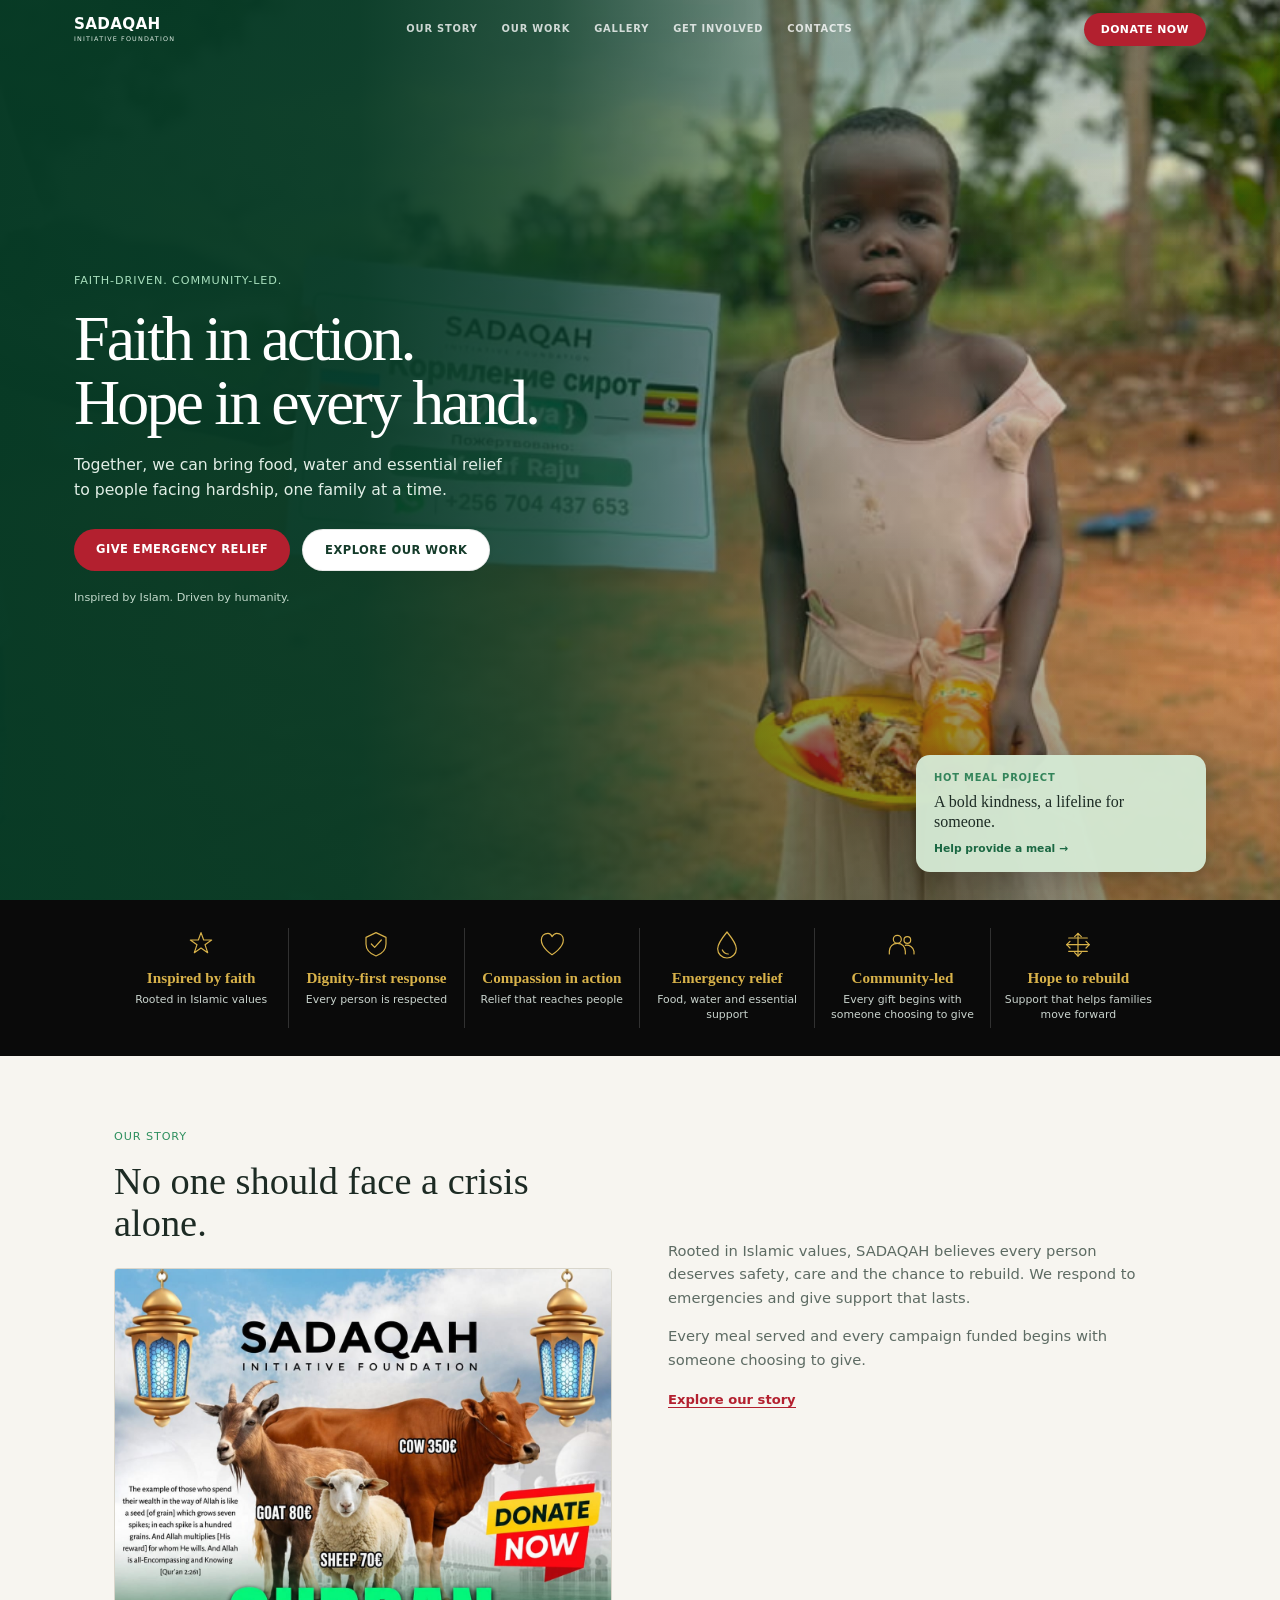
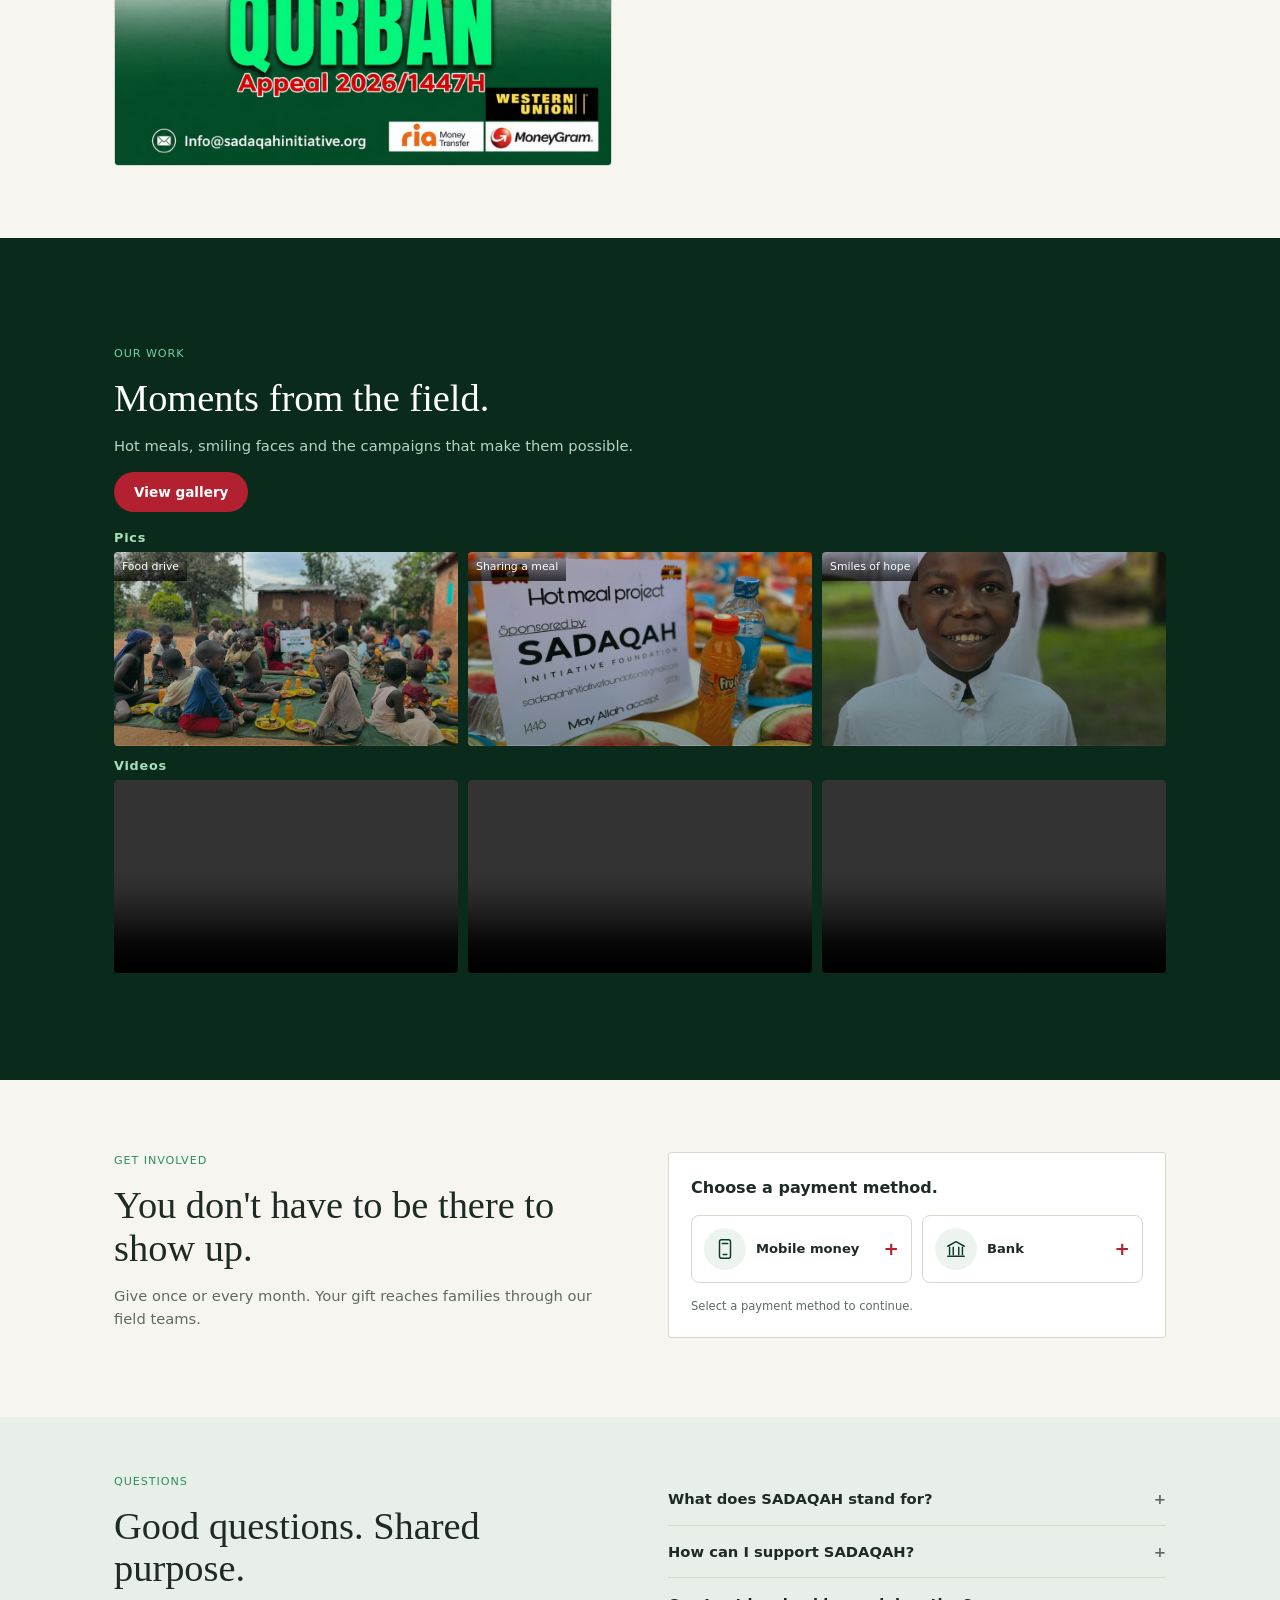
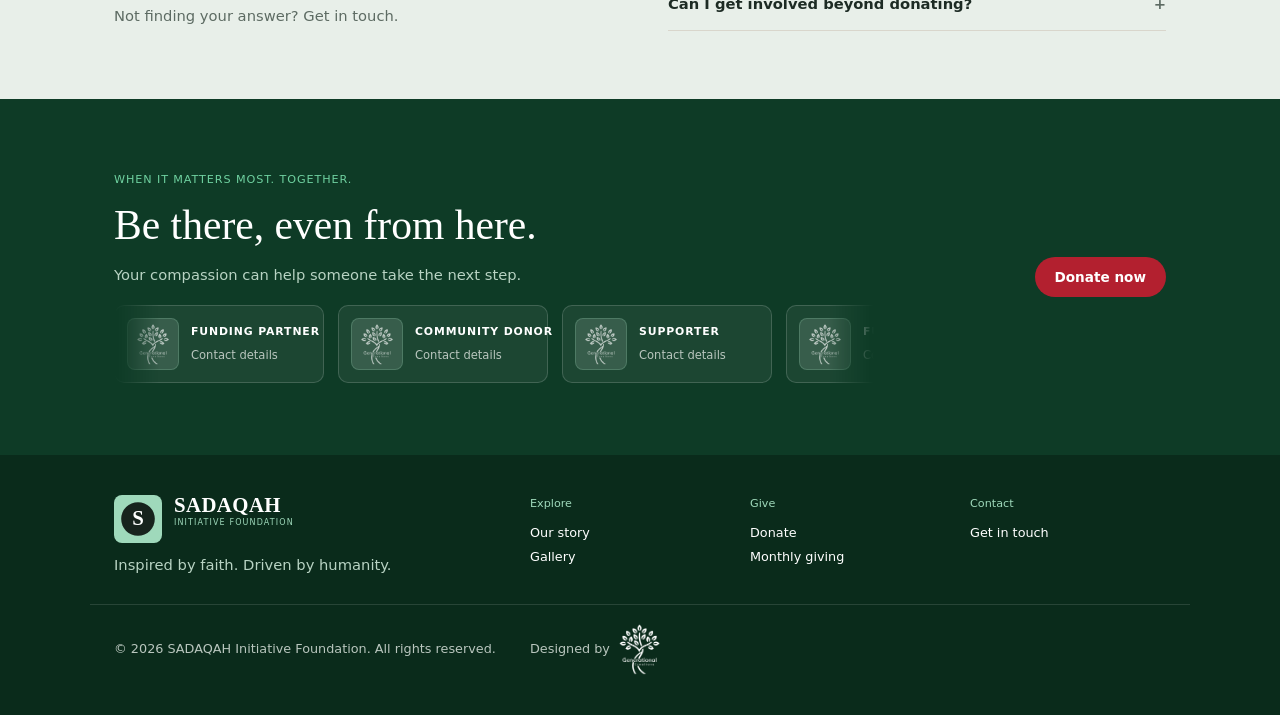
==== index.html @ 6eb136ae "timeline story" ====
<!doctype html>
<html lang="en">
  <head>
    <meta charset="utf-8" />
    <meta
      name="viewport"
      content="width=device-width, initial-scale=1, viewport-fit=cover"
    />
    <meta name="referrer" content="no-referrer" />
    <meta
      http-equiv="Content-Security-Policy"
      content="default-src 'none'; style-src 'self' 'unsafe-inline' https://fonts.googleapis.com; font-src 'self' https://fonts.gstatic.com; script-src 'self' 'unsafe-inline'; img-src 'self' data:; media-src 'self'; base-uri 'none'; form-action 'none'"
    />
    <title>SADAQAH Initiative Foundation</title>
    <link rel="preconnect" href="https://fonts.googleapis.com" />
    <link
      href="https://fonts.googleapis.com/css2?family=Lora:wght@500;600&family=Inter:wght@400;500;600&display=swap"
      rel="stylesheet"
    />
    <link rel="stylesheet" href="styles.css" />
  </head>
  <body>
    <header>
      <div class="wrap nav">
        <button
          class="menu-toggle"
          type="button"
          aria-label="Open menu"
          aria-expanded="false"
          aria-controls="primary-nav"
        >
          <span></span><span></span><span></span>
        </button>
        <a class="logo" href="#home"
          >SADAQAH<small>INITIATIVE FOUNDATION</small></a
        >
        <nav id="primary-nav" class="links" aria-label="Main">
          <a href="story.html" data-n="story">OUR STORY</a
          ><a href="#work" data-n="x1">OUR WORK</a
          ><a href="gallery.html" data-n="gallery">GALLERY</a
          ><a href="#give" data-n="x2">GET INVOLVED</a
          ><a href="contact.html" data-n="contact">CONTACTS</a>
        </nav>
        <a class="btn red" href="#give">Donate now</a>
      </div>
    </header>

    <main id="home" class="view on">
      <section class="hero home-hero">
        <div class="wrap hero-wrap">
          <div class="hero-copy">
            <p class="eyebrow">FAITH-DRIVEN. COMMUNITY-LED.</p>
            <h1>Faith in action.<br />Hope in every hand.</h1>
            <p class="lead">
              Together, we can bring food, water and essential relief to people
              facing hardship, one family at a time.
            </p>
            <div class="row">
              <a class="btn red" href="#give">Give emergency relief</a
              ><a class="btn white" href="gallery.html">Explore our work</a>
            </div>
            <p class="muted muted-note">
              Inspired by Islam. Driven by humanity.
            </p>
          </div>
          <div class="hero-visual" aria-hidden="true"></div>
          <aside class="hero-card" aria-label="Hot meal project">
            <span class="hero-kicker">Hot meal project</span>
            <h3>A bold kindness, a lifeline for someone.</h3>
            <a href="#give"
              >Help provide a meal <span aria-hidden="true">→</span></a
            >
          </aside>
        </div>
      </section>

      <div class="stats impact-stats">
        <div class="wrap">
          <div class="stat-item">
            <svg class="stat-icon" viewBox="0 0 48 48" aria-hidden="true">
              <path d="M24 7 28 18 40 18 30 25 34 37 24 30 14 37 18 25 8 18 20 18Z"></path>
            </svg>
            <b>Inspired by faith</b><span>Rooted in Islamic values</span>
          </div>
          <div class="stat-item">
            <svg class="stat-icon" viewBox="0 0 48 48" aria-hidden="true">
              <path d="M24 7 39 14v10c0 10-7 15-15 18C16 39 9 34 9 24V14Z"></path>
              <path d="m17 24 5 5 10-11"></path>
            </svg>
            <b>Dignity-first response</b><span>Every person is respected</span>
          </div>
          <div class="stat-item">
            <svg class="stat-icon" viewBox="0 0 48 48" aria-hidden="true">
              <path d="M24 40S8 30 8 18c0-6 4-10 10-10 3 0 5 2 6 5 2-3 4-5 7-5 6 0 10 4 10 10 0 12-17 22-17 22Z"></path>
            </svg>
            <b>Compassion in action</b><span>Relief that reaches people</span>
          </div>
          <div class="stat-item">
            <svg class="stat-icon" viewBox="0 0 48 48" aria-hidden="true">
              <path d="M24 6C15 17 10 24 10 31a14 14 0 0 0 28 0c0-7-5-14-14-25Z"></path>
              <path d="M17 33c2 4 5 6 9 6"></path>
            </svg>
            <b>Emergency relief</b><span>Food, water and essential support</span>
          </div>
          <div class="stat-item">
            <svg class="stat-icon" viewBox="0 0 48 48" aria-hidden="true">
              <circle cx="17" cy="17" r="6"></circle><circle cx="32" cy="18" r="5"></circle>
              <path d="M5 39v-4c0-7 5-12 12-12s12 5 12 12v4M29 26c6-1 12 3 13 9v4"></path>
            </svg>
            <b>Community-led</b><span>Every gift begins with someone choosing to give</span>
          </div>
          <div class="stat-item">
            <svg class="stat-icon" viewBox="0 0 48 48" aria-hidden="true">
              <path d="M7 25h34M24 8v34M10 15h28M10 35h28"></path>
              <path d="m7 25 5-5m-5 5 5 5m29-5-5-5m5 5-5 5M24 8l-5 5m5-5 5 5m-5 29-5-5m5 5 5-5"></path>
            </svg>
            <b>Hope to rebuild</b><span>Support that helps families move forward</span>
          </div>
        </div>
      </div>

      <section>
        <div class="wrap two">
          <div>
            <p class="eyebrow" >OUR STORY</p>
            <h2 class="big">No one should face a crisis alone.</h2>
            <figure class="story-poster">
              <img
                src="images/posters/IMG-20261114-WA0176.jpg"
                alt="SADAQAH 2026 Qurbani Appeal"
              />
            </figure>
          </div>
          <div class="story-copy">
            <p class="muted">
              Rooted in Islamic values, SADAQAH believes every person deserves
              safety, care and the chance to rebuild. We respond to emergencies
              and give support that lasts.
            </p>
            <p class="muted">
              Every meal served and every campaign funded begins with someone
              choosing to give.
            </p>
            <a class="tl" href="story.html">Explore our story</a>
          </div>
        </div>
      </section>

      <section id="work" class="dark deeper moments">
        <div class="wrap moments-content">
          <div class="moments-heading">
            <p class="eyebrow">OUR WORK</p>
            <h2 class="big">Moments from the field.</h2>
            <p class="muted">
              Hot meals, smiling faces and the campaigns that make them
              possible.
            </p>
            <a class="btn red" href="gallery.html">View gallery</a>
          </div>
          <div class="work-gallery-group" aria-labelledby="work-pics-title">
            <h3 id="work-pics-title" class="media-title">Pics</h3>
            <div class="work-pics">
              <a class="ph img-one" href="gallery.html" aria-label="View gallery: Food drive">
                <span>Food drive</span>
              </a>
              <a class="ph img-two" href="gallery.html" aria-label="View gallery: Community meal">
                <span>Sharing a meal</span>
              </a>
              <a class="ph img-three" href="gallery.html" aria-label="View gallery: Smiles of hope">
                <span>Smiles of hope</span>
              </a>
            </div>
          </div>
          <div class="work-gallery-group" aria-labelledby="work-videos-title">
            <h3 id="work-videos-title" class="media-title">Videos</h3>
            <div class="work-videos">
            <video autoplay muted loop playsinline controls preload="metadata" aria-label="Field video 1">
              <source src="videos/VID-20261114-WA0136.mp4" type="video/mp4" />
              Your browser does not support video playback.
            </video>
            <video autoplay muted loop playsinline controls preload="metadata" aria-label="Field video 2">
              <source src="videos/VID-20261114-WA0149.mp4" type="video/mp4" />
              Your browser does not support video playback.
            </video>
            <video autoplay muted loop playsinline controls preload="metadata" aria-label="Field video 3">
              <source src="videos/VID-20261114-WA0150.mp4" type="video/mp4" />
              Your browser does not support video playback.
            </video>
            </div>
          </div>
        </div>
      </section>

      <section id="give">
        <div class="wrap two">
          <div>
            <p class="eyebrow">GET INVOLVED</p>
            <h2 class="big">You don't have to be there to show up.</h2>
            <p class="muted">
              Give once or every month. Your gift reaches families through our
              field teams.
            </p>
          </div>
          <div class="card donation-options">
            <b>Choose a payment method.</b>
            <div class="payment-options" role="group" aria-label="Payment method">
              <button
                class="payment-option"
                type="button"
                aria-expanded="false"
                aria-controls="mobile-money-panel"
                data-payment="Mobile money"
              >
                <span class="payment-icon" aria-hidden="true">
                  <svg viewBox="0 0 24 24">
                    <rect x="6" y="2" width="12" height="20" rx="2"></rect>
                    <path d="M10 18h4M9 6h6"></path>
                  </svg>
                </span>
                <span>Mobile money</span>
                <span class="payment-chevron" aria-hidden="true">+</span>
              </button>
              <button
                class="payment-option"
                type="button"
                aria-expanded="false"
                aria-controls="bank-panel"
                data-payment="Bank"
              >
                <span class="payment-icon" aria-hidden="true">
                  <svg viewBox="0 0 24 24">
                    <path d="m3 9 9-5 9 5M5 10v8M9 10v8M15 10v8M19 10v8M3 20h18"></path>
                  </svg>
                </span>
                <span>Bank</span>
                <span class="payment-chevron" aria-hidden="true">+</span>
              </button>
            </div>

            <div class="payment-panel" id="mobile-money-panel" hidden>
              <form class="donation-form" data-method="Mobile money">
                <label>
                  Full name
                  <input type="text" name="name" autocomplete="name" placeholder="Your name" required />
                </label>
                <label>
                  Mobile number
                  <input type="tel" name="phone" autocomplete="tel" placeholder="+254..." required />
                </label>
                <label>
                  Donation amount
                  <input type="number" name="amount" min="1" step="0.01" placeholder="Amount" required />
                </label>
                <label class="consent-label">
                  <input type="checkbox" name="data_consent" value="yes" required />
                  <span>I consent to SADAQAH using and sharing my personal data to process this donation.</span>
                </label>
                <button class="btn red" type="submit">Continue with mobile money</button>
              </form>
            </div>

            <div class="payment-panel" id="bank-panel" hidden>
              <form class="donation-form" data-method="Bank">
                <label>
                  Full name
                  <input type="text" name="name" autocomplete="name" placeholder="Your name" required />
                </label>
                <label>
                  Email address
                  <input type="email" name="email" autocomplete="email" placeholder="you@example.com" required />
                </label>
                <label>
                  Donation amount
                  <input type="number" name="amount" min="1" step="0.01" placeholder="Amount" required />
                </label>
                <label class="consent-label">
                  <input type="checkbox" name="data_consent" value="yes" required />
                  <span>I consent to SADAQAH using and sharing my personal data to process this donation.</span>
                </label>
                <button class="btn red" type="submit">Request bank details</button>
              </form>
            </div>
            <p class="note" id="payment-msg" role="status" aria-live="polite">
              Select a payment method to continue.
            </p>
          </div>
        </div>
      </section>

      <section class="faq-section">
        <div class="wrap two">
          <div>
            <p class="eyebrow">QUESTIONS</p>
            <h2 class="big">Good questions. Shared purpose.</h2>
            <p class="muted">Not finding your answer? Get in touch.</p>
          </div>
          <div>
            <details>
              <summary>What does SADAQAH stand for?</summary>
              <p>
                Sadaqah means voluntary charity in Islam, giving freely to help
                others.
              </p>
            </details>
            <details>
              <summary>How can I support SADAQAH?</summary>
              <p>
                Donate, sponsor a campaign or share our work with your
                community.
              </p>
            </details>
            <details>
              <summary>Can I get involved beyond donating?</summary>
              <p>Yes. Volunteer at distributions or help spread the word.</p>
            </details>
          </div>
        </div>
      </section>

      <section class="dark cta cta-section">
        <div class="wrap">
          <div>
            <p class="eyebrow">WHEN IT MATTERS MOST. TOGETHER.</p>
            <h2>Be there, even from here.</h2>
            <p class="muted">
              Your compassion can help someone take the next step.
            </p>
            <div class="funders-marquee" aria-label="Funder and donor logos">
              <div class="funders-marquee-track">
                <article class="funder-card" aria-label="Funding partner placeholder">
                  <img class="funder-logo-mark" src="images/gen-w-cutout.png" alt="" />
                  <div>
                    <strong>Funding Partner</strong>
                    <span>Contact details</span>
                  </div>
                </article>
                <article class="funder-card" aria-label="Community donor placeholder">
                  <img class="funder-logo-mark" src="images/gen-w-cutout.png" alt="" />
                  <div>
                    <strong>Community Donor</strong>
                    <span>Contact details</span>
                  </div>
                </article>
                <article class="funder-card" aria-label="Supporter placeholder">
                  <img class="funder-logo-mark" src="images/gen-w-cutout.png" alt="" />
                  <div>
                    <strong>Supporter</strong>
                    <span>Contact details</span>
                  </div>
                </article>
                <article class="funder-card" aria-hidden="true">
                  <img class="funder-logo-mark" src="images/gen-w-cutout.png" alt="" />
                  <div>
                    <strong>Funding Partner</strong>
                    <span>Contact details</span>
                  </div>
                </article>
                <article class="funder-card" aria-hidden="true">
                  <img class="funder-logo-mark" src="images/gen-w-cutout.png" alt="" />
                  <div>
                    <strong>Community Donor</strong>
                    <span>Contact details</span>
                  </div>
                </article>
                <article class="funder-card" aria-hidden="true">
                  <img class="funder-logo-mark" src="images/gen-w-cutout.png" alt="" />
                  <div>
                    <strong>Supporter</strong>
                    <span>Contact details</span>
                  </div>
                </article>
              </div>
            </div>
          </div>
          <a class="btn red" href="#give">Donate now</a>
        </div>
      </section>
    </main>

    <footer class="dark">
      <div class="wrap">
        <div class="footer-brand">
          <img class="footer-logo" src="images/sadaqah-logo-placeholder.svg" alt="SADAQAH logo" />
          <span class="logo">SADAQAH<small>INITIATIVE FOUNDATION</small></span>
          <p class="muted">Inspired by faith. Driven by humanity.</p>
        </div>
        <div>
          <h4>Explore</h4>
          <a href="story.html">Our story</a><a href="gallery.html">Gallery</a>
        </div>
        <div>
          <h4>Give</h4>
          <a href="#give">Donate</a><a href="#give">Monthly giving</a>
        </div>
        <div>
          <h4>Contact</h4>
          <a href="contact.html">Get in touch</a>
        </div>
      </div>
      <div class="wrap footer-bottom">
        <p>&copy; 2026 SADAQAH Initiative Foundation. All rights reserved.</p>
        <p class="footer-credit">
          <span>Designed by</span>
          <img src="images/gen-w-cutout.png" alt="Generational Creations" />
        </p>
      </div>
    </footer>

    <script src="script.js"></script>
  </body>
</html>
---- styles.css ----
:root {
  --g: #0e3b26;
  --g2: #0a2b1b;
  --k: #0a0a0a;
  --cream: #f7f5f0;
  --red: #b3202f;
  --ink: #1d2b24;
  --mut: #5d6b63;
  --gold: #d8b24a;
  --bg: var(--cream);
  --tx: var(--ink);
  --bx-tint: #fff;
  --bd: #d9d6cc;
  --serif: Lora, Georgia, serif;
  --sans: Inter, system-ui, sans-serif;
  box-sizing: border-box;
  padding-top: env(safe-area-inset-top, 0px);
  padding-bottom: env(safe-area-inset-bottom, 0px);
}
html {
  scroll-padding-top: env(safe-area-inset-top, 0px);
  scroll-behavior: smooth;
}
*,
*::before,
*::after {
  box-sizing: inherit;
}
body {
  margin: 0;
  font-family: var(--sans);
  background: var(--bg);
  color: var(--tx);
  line-height: 1.6;
}
h1,
h2,
h3 {
  font-family: var(--serif);
  font-weight: 500;
  margin: 0;
  line-height: 1.1;
}
a {
  color: inherit;
  text-decoration: none;
}
:focus-visible {
  outline: 3px solid var(--gold);
  outline-offset: 2px;
}
.wrap {
  max-width: 1100px;
  margin: 0 auto;
  padding: 0 24px;
}
.eyebrow {
  font-size: 0.7rem;
  letter-spacing: 0.08em;
  color: #2e8f5e;
  margin: 0 0 14px;
}
.dark .eyebrow {
  color: #6fd1a0;
}
.btn {
  display: inline-block;
  border: 0;
  border-radius: 999px;
  padding: 12px 20px;
  font: 600 0.85rem var(--sans);
  cursor: pointer;
}
.red {
  background: var(--red);
  color: #fff;
}
.line {
  border: 1px solid rgba(255, 255, 255, 0.5);
  color: #fff;
  background: transparent;
}
.dark {
  background: var(--g);
  color: #fff;
}
.dark.deeper {
  background: var(--g2);
}
/* nav */
header {
  background: rgba(255, 255, 255, 0);
  color: #fff;
  position: fixed;
  top: 0;
  left: 0;
  width: 100%;
  z-index: 5;
  border-bottom: 1px solid transparent;
  transition:
    background-color 0.25s ease,
    border-color 0.25s ease,
    box-shadow 0.25s ease,
    color 0.25s ease;
}
header.is-scrolled {
  background: #fff;
  color: #17231d;
  border-bottom-color: #e8e8e3;
  box-shadow: 0 4px 14px rgba(10, 35, 24, 0.12);
}
header:not(.is-scrolled) .nav .logo,
header:not(.is-scrolled) .links a {
  color: #fff;
}
header:not(.is-scrolled) .nav .logo small {
  color: #dcebe2;
}
header.is-scrolled .nav .logo,
header.is-scrolled .links a {
  color: #17231d;
}
header.is-scrolled .nav .logo small {
  color: #526158;
}
.nav {
  position: relative;
  display: flex;
  align-items: center;
  justify-content: space-between;
  height: 58px;
  max-width: 1180px;
}
.logo {
  font: 600 1.3rem var(--serif);
  letter-spacing: 0.02em;
  line-height: 1;
}
.logo small {
  display: block;
  font: 500 0.5rem var(--sans);
  letter-spacing: 0.14em;
  color: #9fd9bb;
  margin-top: 3px;
}
.nav .logo {
  font: 700 0.95rem var(--sans);
  letter-spacing: 0.02em;
  color: #17231d;
}
.nav .logo small {
  font: 500 0.4rem var(--sans);
  letter-spacing: 0.18em;
  color: #526158;
  margin-top: 2px;
}
.links {
  display: flex;
  gap: 24px;
  font-size: 0.62rem;
  letter-spacing: 0.08em;
  font-weight: 600;
}
.links a {
  opacity: 0.78;
  padding: 6px 0;
}
.links a[aria-current="page"] {
  opacity: 1;
  border-bottom: 2px solid var(--gold);
}
.nav > .btn {
  font-size: 0.68rem;
  padding: 10px 17px;
  text-transform: uppercase;
  letter-spacing: 0.04em;
}
.menu-toggle {
  display: none;
}
@media (max-width: 760px) {
  .links {
    display: none;
  }
}
/* ph = image placeholder */
.ph {
  position: relative;
  overflow: hidden;
  background: linear-gradient(135deg, #2d6a46, #7a5a2c 55%, #c0852b);
  display: flex;
  align-items: flex-end;
}
.ph span {
  width: 100%;
  padding: 10px 12px;
  font-size: 0.72rem;
  color: #fff;
  background: linear-gradient(transparent, rgba(0, 0, 0, 0.7));
}
.ph.b {
  background: linear-gradient(135deg, #8a4b2a, #d9a441);
}
.ph.c {
  background: linear-gradient(135deg, #3b7a4f, #e4d9b8);
}
.ph.d {
  background: linear-gradient(135deg, #c0572b, #1d4e33);
}
.tiles a.ph {
  background-size: cover;
  background-position: center;
  background-repeat: no-repeat;
  transition:
    transform 0.2s ease,
    box-shadow 0.2s ease;
  box-shadow: 0 8px 18px rgba(0, 0, 0, 0.12);
}
.tiles a.ph:hover {
  transform: translateY(-2px);
  box-shadow: 0 12px 22px rgba(0, 0, 0, 0.18);
}
.img-one {
  background-image:
    linear-gradient(180deg, rgba(7, 39, 26, 0.12), rgba(7, 39, 26, 0.45)),
    url("images/IMG-20261114-WA0152.jpg");
}
.img-two {
  background-image:
    linear-gradient(180deg, rgba(7, 39, 26, 0.12), rgba(7, 39, 26, 0.45)),
    url("images/IMG-20261114-WA0137.jpg");
}
.img-three {
  background-image:
    linear-gradient(180deg, rgba(7, 39, 26, 0.12), rgba(7, 39, 26, 0.45)),
    url("images/IMG-20261114-WA0128.jpg");
}
/* hero */
.home-hero {
  position: relative;
  overflow: hidden;
  background: var(--g);
  padding: 0;
  min-height: 100vh;
}
.hero-wrap {
  position: relative;
  display: flex;
  align-items: center;
  max-width: none;
  min-height: 100vh;
  padding: 0;
}
.hero-copy {
  position: relative;
  z-index: 2;
  width: 100%;
  max-width: 1180px;
  margin: 0 auto;
  padding: 68px 24px 78px;
  color: #fff;
}
.hero-copy .eyebrow {
  margin-bottom: 18px;
  color: #a8dfbd;
}
.hero-copy h1 {
  font-size: clamp(2.6rem, 5vw, 4.4rem);
  line-height: 0.99;
  color: #fff;
  letter-spacing: -0.045em;
  max-width: 490px;
}
.hero-copy .lead {
  max-width: 430px;
  color: #e1eee6;
  font-size: 0.98rem;
  margin-top: 18px;
}
.hero-copy .muted-note {
  color: #c3dacc;
}
.hero-copy .row {
  display: flex;
  gap: 12px;
  flex-wrap: wrap;
  margin: 27px 0 18px;
}
.hero-copy .btn {
  padding: 13px 22px;
  font-size: 0.72rem;
  border-radius: 999px;
  letter-spacing: 0.04em;
  text-transform: uppercase;
}
.btn.white {
  background: #fff;
  color: #143b2a;
  border: 1px solid rgba(11, 37, 27, 0.1);
  box-shadow: 0 2px 0 rgba(11, 37, 27, 0.03);
}
.hero-visual {
  position: absolute;
  inset: 0;
  overflow: hidden;
  background-image: url("images/IMG-20261114-WA0153.jpg");
  background-position: center 48%;
  background-size: cover;
}
.hero-visual::before {
  content: "";
  position: absolute;
  inset: 0;
  background:
    linear-gradient(
      90deg,
      rgba(7, 58, 37, 0.99) 0%,
      rgba(7, 58, 37, 0.96) 28%,
      rgba(7, 58, 37, 0.82) 43%,
      rgba(7, 58, 37, 0.35) 63%,
      rgba(7, 58, 37, 0.08) 100%
    ),
    linear-gradient(
      0deg,
      rgba(7, 40, 26, 0.36),
      transparent 42%,
      rgba(7, 40, 26, 0.08)
    );
}
.hero-card {
  position: absolute;
  right: max(24px, calc((100vw - 1180px) / 2 + 24px));
  bottom: 28px;
  width: min(290px, calc(100% - 48px));
  display: flex;
  flex-direction: column;
  gap: 7px;
  padding: 15px 18px;
  background: rgba(213, 234, 212, 0.96);
  color: #1d2b24;
  box-shadow: 0 8px 24px rgba(0, 0, 0, 0.18);
  border-radius: 14px;
}
.hero-kicker {
  font-size: 0.62rem;
  letter-spacing: 0.08em;
  text-transform: uppercase;
  color: #33845a;
  font-weight: 600;
}
.hero-card h3 {
  font-size: 1rem;
  color: #1d2b24;
  line-height: 1.2;
  font-family: var(--serif);
  font-weight: 500;
}
.hero-card > a {
  font-size: 0.67rem;
  font-weight: 600;
  color: #1b6843;
  margin-top: 2px;
}

@media (max-width: 760px) {
  .nav {
    height: 56px;
  }
  .links {
    display: none;
  }
  .links.is-open {
    position: absolute;
    top: 100%;
    left: 0;
    right: 0;
    z-index: 6;
    display: flex;
    flex-direction: column;
    gap: 0;
    padding: 8px 24px;
    background: #fff;
    border-top: 1px solid #e8e8e3;
    box-shadow: 0 10px 18px rgba(0, 0, 0, 0.12);
  }
  .links.is-open a {
    padding: 12px 0;
    border-bottom: 1px solid #eee;
    color: #17231d;
  }
  .links.is-open a:last-child {
    border-bottom: 0;
  }
  .menu-toggle {
    display: flex;
    width: 40px;
    height: 40px;
    flex-direction: column;
    align-items: center;
    justify-content: center;
    gap: 5px;
    padding: 0;
    border: 1px solid #d9d6cc;
    border-radius: 4px;
    background: #fff;
    color: #17231d;
    cursor: pointer;
  }
  .menu-toggle span {
    display: block;
    width: 17px;
    height: 2px;
    background: currentColor;
  }
  .hero-wrap {
    min-height: 100vh;
    align-items: flex-start;
  }
  .hero-copy {
    padding: 66px 24px 220px;
  }
  .hero-copy h1 {
    font-size: clamp(2.35rem, 11vw, 3.4rem);
  }
  .hero-copy .lead {
    max-width: 390px;
  }
  .hero-visual {
    background-position: 58% center;
  }
  .hero-visual::before {
    background:
      linear-gradient(
        90deg,
        rgba(7, 58, 37, 0.96),
        rgba(7, 58, 37, 0.78) 55%,
        rgba(7, 58, 37, 0.28)
      ),
      linear-gradient(0deg, rgba(7, 40, 26, 0.48), transparent 65%);
  }
  .hero-card {
    right: 18px;
    bottom: 18px;
  }
}
.hero-img {
  background: #2d6a46
    url("[data-uri]")
    50% 62% / cover no-repeat;
}
.cap {
  position: absolute;
  z-index: 2;
  right: max(24px, calc((100vw - 1100px) / 2 + 24px));
  bottom: 32px;
  background: #fff;
  color: var(--ink);
  padding: 10px 14px;
  font-size: 0.72rem;
  max-width: 210px;
  border-radius: 3px;
}
.cap b {
  display: block;
  font: 600 0.8rem var(--serif);
}
@media (max-width: 760px) {
  .hero .ph {
    inset: 0;
  }
  .hero .ph::before {
    background: linear-gradient(
      180deg,
      rgba(14, 59, 38, 0.85),
      rgba(14, 59, 38, 0.7)
    );
  }
  .cap {
    display: none;
  }
}
/* stats */
.stats {
  background: var(--k);
  color: #fff;
  padding: 28px 0;
  text-align: center;
}
.stats .wrap {
  display: grid;
  grid-template-columns: repeat(6, minmax(0, 1fr));
  gap: 0;
}
.impact-stats .stat-item {
  min-width: 0;
  min-height: 100px;
  padding: 0 12px;
  border-right: 1px solid rgba(255, 255, 255, 0.16);
}
.impact-stats .stat-item:nth-child(6n) {
  border-right: 0;
}
.stat-icon {
  display: block;
  width: 32px;
  height: 32px;
  margin: 0 auto 8px;
  fill: none;
  stroke: var(--gold);
  stroke-width: 1.8;
  stroke-linecap: round;
  stroke-linejoin: round;
}
.stats b {
  display: block;
  margin: 0 0 4px;
  font: 600 0.95rem/1.3 var(--serif);
  color: var(--gold);
}
.stats span {
  display: block;
  font-size: 0.68rem;
  line-height: 1.4;
  color: #c9d3cd;
}
@media (max-width: 900px) {
  .stats .wrap {
    grid-template-columns: repeat(3, minmax(0, 1fr));
  }
  .impact-stats .stat-item:nth-child(6n) {
    border-right: 1px solid rgba(255, 255, 255, 0.16);
  }
  .impact-stats .stat-item:nth-child(3n) {
    border-right: 0;
  }
}
@media (max-width: 600px) {
  .stats .wrap {
    grid-template-columns: repeat(2, minmax(0, 1fr));
  }
  .impact-stats .stat-item:nth-child(3n) {
    border-right: 1px solid rgba(255, 255, 255, 0.16);
  }
  .impact-stats .stat-item:nth-child(even) {
    border-right: 0;
  }
}
section {
  padding: 72px 0;
}
.two {
  display: grid;
  grid-template-columns: 1fr 1fr;
  gap: 56px;
  align-items: start;
}
@media (max-width: 760px) {
  .two {
    grid-template-columns: 1fr;
  }
  .story-copy {
    margin-top: 0;
  }
}
.big {
  font-size: clamp(1.8rem, 3.6vw, 2.4rem);
}
.muted {
  color: var(--mut);
  font-size: 0.92rem;
}
.dark .muted {
  color: #b8d3c3;
}
.tl {
  color: var(--red);
  font-size: 0.82rem;
  font-weight: 600;
  border-bottom: 1px solid currentColor;
}
.story-poster {
  margin: 24px 0 0;
  overflow: hidden;
  border: 1px solid var(--bd);
  border-radius: 4px;
  background: var(--cream);
}
.story-poster img {
  display: block;
  width: 100%;
  height: auto;
  object-fit: cover;
}
.story-copy {
  margin-top: 96px;
}
/* story timeline */
/* Chapter items alternate around the centre rail on wide screens. */
.story-page {
  background: var(--cream);
}
.story-hero {
  min-height: 520px;
  display: flex;
  align-items: flex-end;
  position: relative;
  overflow: hidden;
  color: #fff;
  background:
    linear-gradient(90deg, rgba(7, 58, 37, 0.96), rgba(7, 58, 37, 0.62) 58%, rgba(7, 58, 37, 0.15)),
    url("images/IMG-20261114-WA0153.jpg") center 48% / cover no-repeat;
}
.story-hero-inner {
  position: relative;
  z-index: 1;
  width: 100%;
  padding-top: 150px;
  padding-bottom: 72px;
}
.story-hero h1 {
  max-width: 680px;
  color: #fff;
  font-size: clamp(2.8rem, 7vw, 5.2rem);
  letter-spacing: -0.04em;
}
.story-hero .lead {
  max-width: 580px;
  color: #e1eee6;
  font-size: 1.05rem;
}
.story-timeline-section {
  padding: 88px 0 100px;
}
.story-intro {
  max-width: 760px;
  margin: 0 auto 66px;
  text-align: center;
}
.story-intro .big {
  margin: 0 0 18px;
  font-size: clamp(2rem, 4vw, 3.2rem);
}
.timeline {
  position: relative;
  display: grid;
  gap: 42px;
  margin: 0;
  padding: 0;
  list-style: none;
}
.timeline::before {
  content: "";
  position: absolute;
  left: 50%;
  top: 22px;
  bottom: 22px;
  width: 2px;
  transform: translateX(-1px);
  background: linear-gradient(#d5aeb2, #8bb69a 35%, #d5aeb2 70%, #8bb69a);
}
.timeline-item {
  position: relative;
  display: grid;
  grid-template-columns: 1fr 84px 1fr;
  align-items: center;
  min-height: 250px;
  opacity: 0;
  transform: translateY(18px);
  transition: opacity 0.65s ease, transform 0.65s ease;
}
.timeline-item.is-visible {
  opacity: 1;
  transform: translateY(0);
}
.timeline-item:nth-child(odd) .timeline-card {
  grid-column: 1;
  grid-row: 1;
}
.timeline-item:nth-child(even) .timeline-card {
  grid-column: 3;
  grid-row: 1;
}
.timeline-marker {
  position: relative;
  z-index: 1;
  grid-column: 2;
  grid-row: 1;
  display: grid;
  place-items: center;
  width: 84px;
  height: 84px;
  border: 1px solid #d3cfc1;
  border-radius: 50%;
  background: var(--cream);
  color: var(--g);
  box-shadow: 0 0 0 8px var(--cream);
}
.timeline-marker span {
  display: grid;
  place-items: center;
  width: 58px;
  height: 58px;
  border-radius: 50%;
  background: var(--g);
  color: #fff;
  font: 600 0.85rem var(--sans);
  letter-spacing: 0.08em;
}
.timeline-card {
  display: grid;
  grid-template-columns: 180px 1fr;
  gap: 28px;
  align-items: center;
  min-height: 250px;
  padding: 18px;
  background: #fff;
  border: 1px solid var(--bd);
  border-radius: 14px;
  box-shadow: 0 18px 40px rgba(14, 59, 38, 0.09);
}
.timeline-card img {
  width: 180px;
  height: 214px;
  object-fit: cover;
  border-radius: 8px;
}
.timeline-kicker {
  margin: 0 0 8px;
  color: var(--red) !important;
  font-size: 0.62rem !important;
  font-weight: 700;
  letter-spacing: 0.13em;
}
.timeline-card h2 {
  margin: 0 0 8px;
  font-size: 1.45rem;
  color: var(--ink);
}
.timeline-card p {
  margin: 0;
  color: var(--mut);
  font-size: 0.92rem;
}
@media (max-width: 760px) {
  .story-hero {
    min-height: 480px;
  }
  .story-hero-inner {
    padding-bottom: 48px;
  }
  .story-timeline-section {
    padding: 64px 0 72px;
  }
  .timeline::before {
    left: 11px;
  }
  .timeline-item {
    grid-template-columns: 44px 1fr;
    gap: 12px;
    min-height: 0;
  }
  .timeline-item:nth-child(odd) .timeline-card,
  .timeline-item:nth-child(even) .timeline-card {
    grid-column: 2;
    grid-row: 1;
  }
  .timeline-marker {
    grid-column: 1;
    width: 44px;
    height: 44px;
    box-shadow: 0 0 0 5px var(--cream);
  }
  .timeline-marker span {
    width: 32px;
    height: 32px;
    font-size: 0.62rem;
  }
  .timeline-card {
    grid-template-columns: 1fr;
    min-height: 0;
    gap: 16px;
    padding: 14px;
  }
  .timeline-card img {
    width: 100%;
    height: 220px;
  }
}
/* moments */
.moments {
  display: flex;
  min-height: calc(100vh - 58px);
  min-height: calc(100svh - 58px);
  align-items: center;
  padding: 40px 0;
}
.moments-content {
  width: 100%;
}
.moments-heading {
  max-width: 560px;
  margin-bottom: 18px;
}
.work-gallery-group + .work-gallery-group {
  margin-top: 12px;
}
.media-title {
  margin: 0 0 7px;
  color: #a8dfbd;
  font: 600 0.8rem var(--sans);
  letter-spacing: 0.06em;
}
.work-pics,
.work-videos {
  display: grid;
  gap: 10px;
}
.work-pics {
  grid-template-columns: repeat(3, minmax(0, 1fr));
}
.work-videos {
  grid-template-columns: repeat(3, minmax(0, 1fr));
}
.work-videos video,
.work-pics a.ph {
  display: block;
  width: 100%;
  aspect-ratio: 16 / 9;
  border-radius: 4px;
}
.work-videos video {
  background: #000;
  object-fit: cover;
}
.work-pics a.ph {
  background-size: cover;
  background-position: center;
  transition: transform 0.2s ease, box-shadow 0.2s ease;
}
.work-pics a.ph:hover {
  transform: translateY(-2px);
  box-shadow: 0 8px 18px rgba(0, 0, 0, 0.2);
}
.work-pics a.ph span {
  padding: 8px;
  font-size: 0.68rem;
}
@media (max-width: 760px) {
  .moments {
    min-height: calc(100vh - 56px);
    min-height: calc(100svh - 56px);
    padding: 32px 0;
  }
  .work-videos {
    grid-template-columns: repeat(2, minmax(0, 1fr));
  }
  .work-gallery-group + .work-gallery-group {
    margin-top: 10px;
  }
  .work-pics,
  .work-videos {
    gap: 8px;
  }
}
/* give */
.card {
  background: var(--bx-tint);
  border: 1px solid var(--bd);
  padding: 22px;
  border-radius: 3px;
}
.card input {
  width: 100%;
  padding: 10px;
  border: 1px solid var(--bd);
  border-radius: 6px;
  font: inherit;
  margin-bottom: 12px;
}
.card .btn {
  width: 100%;
}
.payment-options {
  display: grid;
  grid-template-columns: 1fr 1fr;
  gap: 10px;
  margin: 14px 0;
}
.payment-option {
  display: grid;
  grid-template-columns: 42px 1fr auto;
  align-items: center;
  gap: 10px;
  min-height: 68px;
  padding: 10px 12px;
  border: 1px solid var(--bd);
  border-radius: 8px;
  background: #fff;
  color: var(--ink);
  font: 600 0.82rem var(--sans);
  text-align: left;
  cursor: pointer;
}
.payment-option[aria-expanded="true"] {
  border-color: var(--red);
  box-shadow: inset 0 0 0 1px var(--red);
}
.payment-icon {
  display: grid;
  width: 42px;
  height: 42px;
  place-items: center;
  border-radius: 50%;
  background: #edf4ef;
}
.payment-icon svg {
  width: 22px;
  height: 22px;
  fill: none;
  stroke: var(--g);
  stroke-width: 1.6;
  stroke-linecap: round;
  stroke-linejoin: round;
}
.payment-chevron {
  color: var(--red);
  font-size: 1.15rem;
  line-height: 1;
}
.payment-panel {
  padding-top: 4px;
}
.donation-form {
  display: grid;
  gap: 10px;
}
.donation-form label {
  display: grid;
  gap: 5px;
  font-size: 0.72rem;
  font-weight: 600;
  color: var(--mut);
}
.donation-form input {
  margin: 0;
}
.donation-form .consent-label {
  display: grid;
  grid-template-columns: 18px minmax(0, 1fr);
  align-items: start;
  gap: 8px;
  line-height: 1.45;
  cursor: pointer;
}
.donation-form .consent-label input {
  width: 18px;
  height: 18px;
  margin-top: 1px;
  padding: 0;
  border: 0;
  border-radius: 0;
  accent-color: var(--red);
}
@media (max-width: 600px) {
  .payment-options {
    grid-template-columns: 1fr;
  }
}
.note {
  font-size: 0.72rem;
  color: var(--mut);
  margin: 10px 0 0;
}
#msg {
  min-height: 1.2em;
}
/* faq */
details {
  border-bottom: 1px solid var(--bd);
  padding: 14px 0;
}
summary {
  cursor: pointer;
  font-weight: 600;
  font-size: 0.92rem;
  list-style: none;
  display: flex;
  justify-content: space-between;
}
summary::after {
  content: "+";
  color: var(--mut);
}
details[open] summary::after {
  content: "\2013";
}
details p {
  margin: 10px 0 0;
  color: var(--mut);
  font-size: 0.88rem;
}
/* cta */
.cta .wrap {
  display: flex;
  align-items: center;
  justify-content: space-between;
  gap: 24px;
  flex-wrap: wrap;
}
.cta h2 {
  font-size: clamp(1.8rem, 4vw, 2.6rem);
}
.funders-marquee {
  width: min(760px, 82vw);
  margin-top: 18px;
  overflow: hidden;
  mask-image: linear-gradient(to right, transparent, #000 6%, #000 94%, transparent);
}
.funders-marquee-track {
  display: flex;
  width: max-content;
  align-items: center;
  animation: funders-scroll 24s linear infinite;
}
.funder-card {
  display: flex;
  flex: none;
  align-items: center;
  gap: 12px;
  width: 210px;
  height: 78px;
  margin-right: 14px;
  padding: 12px;
  border: 1px solid rgba(255, 255, 255, 0.16);
  border-radius: 10px;
  background: rgba(255, 255, 255, 0.06);
  color: #fff;
  font-family: var(--sans);
  white-space: nowrap;
}
.funder-card div {
  display: grid;
  gap: 5px;
  min-width: 0;
}
.funder-card strong {
  font-size: 0.68rem;
  font-weight: 600;
  letter-spacing: 0.08em;
  text-transform: uppercase;
}
.funder-card div > span {
  color: #b9c6be;
  font-size: 0.72rem;
}
.funder-logo-mark {
  display: grid;
  flex: none;
  width: 52px;
  height: 52px;
  padding: 4px;
  object-fit: contain;
  border: 1px solid rgba(159, 217, 187, 0.35);
  border-radius: 8px;
  background: rgba(241, 247, 243, 0.18);
  opacity: 0.72;
  color: #17231d;
  font-family: var(--serif);
  font-size: 0.82rem;
  letter-spacing: 0;
}
@keyframes funders-scroll {
  to {
    transform: translateX(-50%);
  }
}
@media (prefers-reduced-motion: reduce) {
  .funders-marquee-track {
    animation: none;
  }
}
footer {
  background: #fff;
  padding: 40px 0;
  font-size: 0.8rem;
}
footer .wrap {
  display: grid;
  grid-template-columns: 2fr 1fr 1fr 1fr;
  gap: 24px;
}
footer h4 {
  margin: 0 0 8px;
  font-size: 0.7rem;
  color: var(--mut);
  font-weight: 500;
}
footer a {
  display: block;
  padding: 2px 0;
}
footer.dark {
  background: var(--g2);
  color: #fff;
}
footer.dark h4 {
  color: #9fd9bb;
}
.footer-brand {
  display: grid;
  grid-template-columns: 48px 1fr;
  align-items: center;
  column-gap: 12px;
}
.footer-logo {
  width: 48px;
  height: 48px;
  grid-row: 1 / span 2;
  border-radius: 8px;
}
.footer-brand .logo {
  align-self: end;
}
.footer-brand .muted {
  grid-column: 1 / -1;
  margin: 10px 0 0;
}
.footer-bottom {
  display: flex;
  justify-content: space-between;
  align-items: center;
  border-top: 1px solid rgba(255, 255, 255, 0.12);
  margin-top: 28px;
  padding-top: 18px;
  color: #b9c6be;
}
.footer-bottom p {
  margin: 0;
}
.footer-credit {
  display: flex;
  align-items: center;
  gap: 8px;
}
.footer-credit img {
  width: auto;
  height: 52px;
  object-fit: contain;
}
.footer-bottom strong {
  color: #fff;
  font-weight: 600;
}
@media (max-width: 760px) {
  footer .wrap {
    grid-template-columns: 1fr 1fr;
  }
  .footer-bottom {
    display: block;
  }
  .footer-bottom p + p {
    margin-top: 8px;
  }
}
/* gallery */
.gal-h {
  padding: 56px 0 40px;
}
.gal-h h1 {
  font-size: clamp(2rem, 4.5vw, 3rem);
  max-width: 520px;
}
.grid {
  display: grid;
  grid-template-columns: repeat(4, 1fr);
  gap: 10px;
}
.grid .ph {
  aspect-ratio: 1;
  background-size: cover;
  background-position: center;
  box-shadow: inset 0 0 0 1px rgba(255, 255, 255, 0.08);
}
.posters {
  display: grid;
  grid-template-columns: repeat(4, 1fr);
  gap: 10px;
  align-items: start;
}
.campaign-poster {
  margin: 0;
  overflow: hidden;
  border-radius: 3px;
  background: #fff;
  align-self: start;
}
.campaign-poster img {
  display: block;
  width: 100%;
  height: auto;
}
@media (max-width: 760px) {
  .grid,
  .posters {
    grid-template-columns: repeat(2, 1fr);
  }
}
.view {
  display: none;
}
.view.on {
  display: block;
}
@media (prefers-reduced-motion: reduce) {
  html {
    scroll-behavior: auto;
  }
}
.muted-note {
  font-size: 0.7rem;
}
.faq-section {
  padding: 56px 0;
  background: #e8efe9;
}
.cta-section {
  padding: 72px 0;
}
.gallery-section {
  padding-bottom: 56px;
}
.campaigns-section {
  padding-bottom: 72px;
}



/* contact */
.contact-page {
  background-color: white;
  color:black;
}
/* background image css*/
.contact-hero {
  background:
    linear-gradient(135deg, rgba(7, 48, 33, 0.98), rgba(14, 59, 38, 0.92)),
    url("images/IMG-20261114-WA0153.jpg") center/cover no-repeat;
  color: #fff;
  padding: 64px 0 52px;
}
.contact-hero-inner {
  display: grid;
  grid-template-columns: minmax(0, 1.6fr) minmax(260px, 0.9fr);
  gap: 28px;
  align-items: end;
}
.contact-copy h1 {
  font-size: clamp(2.3rem, 4vw, 3.8rem);
  max-width: 560px;
  line-height: 1.02;
  color: #fff;
  letter-spacing: 0.04em;
}

.contact-copy .lead {
  color: #dfece3;
  max-width: 540px;
  margin-top: 18px;
  font-size: 1rem;
}

.contact-chips {
  display: flex;
  flex-wrap: wrap;
  gap: 12px;
  margin-top: 26px;
}
.contact-chips a {
  display: inline-flex;
  align-items: center;
  padding: 10px 14px;
  border-radius: 999px;
  border: 1px solid rgba(255, 255, 255, 0.18);
  background: rgba(255, 255, 255, 0.06);
  color: #fff;
  font-size: 0.76rem;
  font-weight: 600;
  letter-spacing: 0.02em;
}
.contact-spotlight {
  justify-self: end;
  width: min(100%, 320px);
  background: rgba(255, 255, 255, 0.08);
  border: 1px solid rgba(255, 255, 255, 0.17);
  border-radius: 20px;
  padding: 24px 20px;
  box-shadow: 0 12px 24px rgba(0, 0, 0, 0.16);
}
.contact-spotlight p {
  margin: 0;
  font-size: 1.15rem;
  line-height: 1.5;
  font-family: var(--serif);
  color: #f1f6f3;
}
.contact-main {
  padding: 56px 0;
}
.contact-grid {
  display: grid;
  grid-template-columns: minmax(0, 0.9fr) minmax(0, 1.2fr);
  gap: 24px;
  align-items: start;
}
.contact-card {
  background: #fff;
  border: 1px solid var(--bd);
  border-radius: 20px;
  box-shadow: 0 12px 28px rgba(12, 35, 26, 0.06);
  padding: 28px 24px;
}
.contact-card h2 {
  font-size: clamp(1.8rem, 3vw, 2.4rem);
  color: var(--g2);
}
.contact-list {
  list-style: none;
  padding: 0;
  margin: 22px 0 0;
  display: grid;
  gap: 18px;
}
.contact-list li {
  display: grid;
  grid-template-columns: 72px minmax(0, 1fr);
  gap: 10px 18px;
  padding-bottom: 14px;
  border-bottom: 1px solid #edf0eb;
}
.contact-list li:last-child {
  border-bottom: 0;
  padding-bottom: 0;
}
.contact-list .label {
  color: var(--mut);
  font-size: 0.68rem;
  letter-spacing: 0.08em;
  text-transform: uppercase;
  font-weight: 700;
  padding-top: 3px;
}
.contact-list a,
.contact-list span {
  color: var(--ink);
  font-weight: 500;
}
.contact-form {
  display: grid;
  gap: 16px;
  margin-top: 20px;
}
.field-row {
  display: grid;
  grid-template-columns: repeat(2, minmax(0, 1fr));
  gap: 16px;
}
.contact-form label {
  display: grid;
  gap: 8px;
  font-size: 0.78rem;
  font-weight: 600;
  color: var(--ink);
}
.contact-form input,
.contact-form textarea {
  width: 100%;
  border: 1px solid #d9d6cc;
  background: #fff;
  border-radius: 12px;
  padding: 12px 14px;
  font: 500 0.95rem var(--sans);
  color: var(--ink);
}
.contact-form input:focus,
.contact-form textarea:focus {
  border-color: #7fa98d;
  box-shadow: 0 0 0 3px rgba(52, 117, 82, 0.12);
  outline: none;
}
.contact-form textarea {
  min-height: 140px;
  resize: vertical;
}
.contact-form .btn {
  width: fit-content;
  margin-top: 4px;
}
.cta-box {
  display: flex;
  justify-content: space-between;
  align-items: center;
  gap: 20px;
  background: #fff;
  border: 1px solid var(--bd);
  border-radius: 20px;
  padding: 26px 24px;
  box-shadow: 0 12px 28px rgba(12, 35, 26, 0.05);
}
.cta-box h2 {
  max-width: 560px;
  font-size: clamp(1.8rem, 3vw, 2.5rem);
  color: var(--g2);
}
@media (max-width: 760px) {
  .contact-hero-inner,
  .contact-grid,
  .field-row,
  .cta-box {
    grid-template-columns: 1fr;
    display: grid;
  }
  .contact-hero {
    padding-top: 52px;
  }
  .contact-spotlight {
    justify-self: stretch;
    width: 100%;
  }
  .contact-copy .lead {
    font-size: 0.96rem;
  }
  .cta-box {
    align-items: start;
  }
  .cta-box .btn {
    width: fit-content;
  }
}
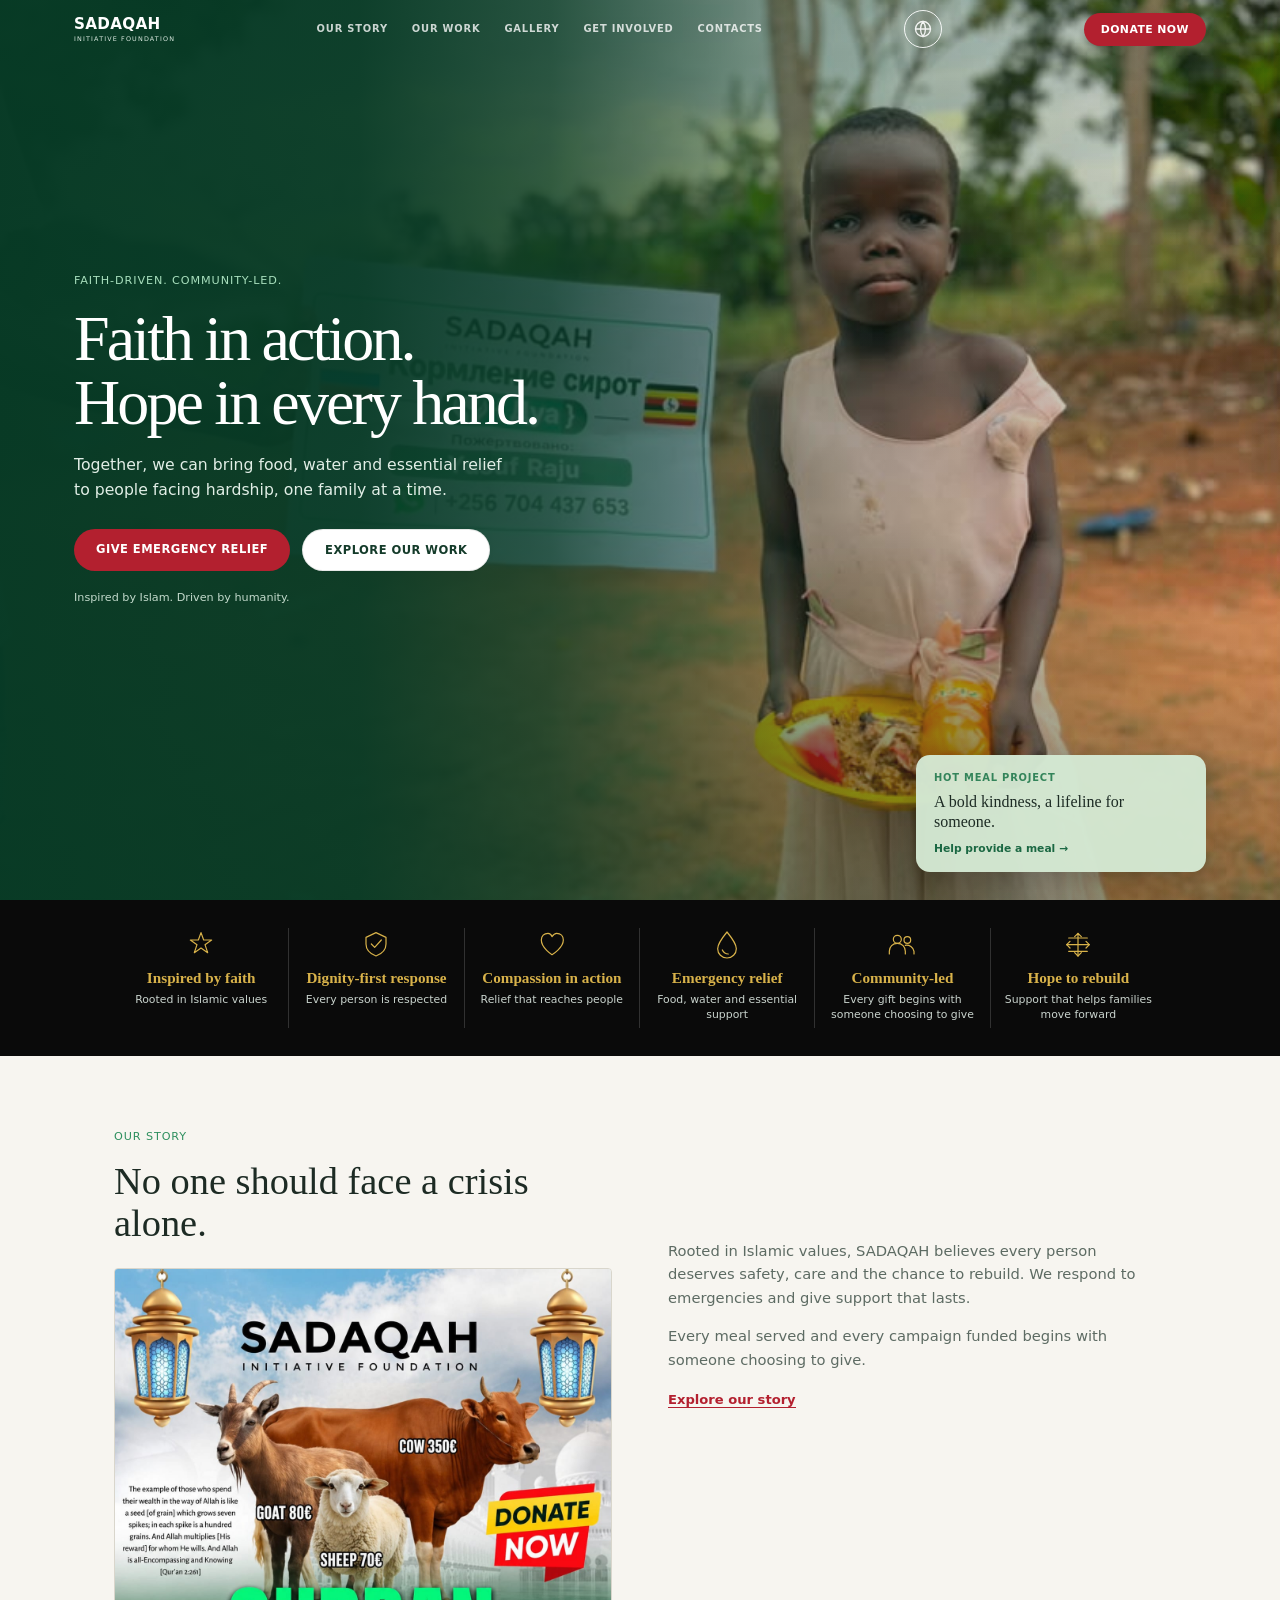
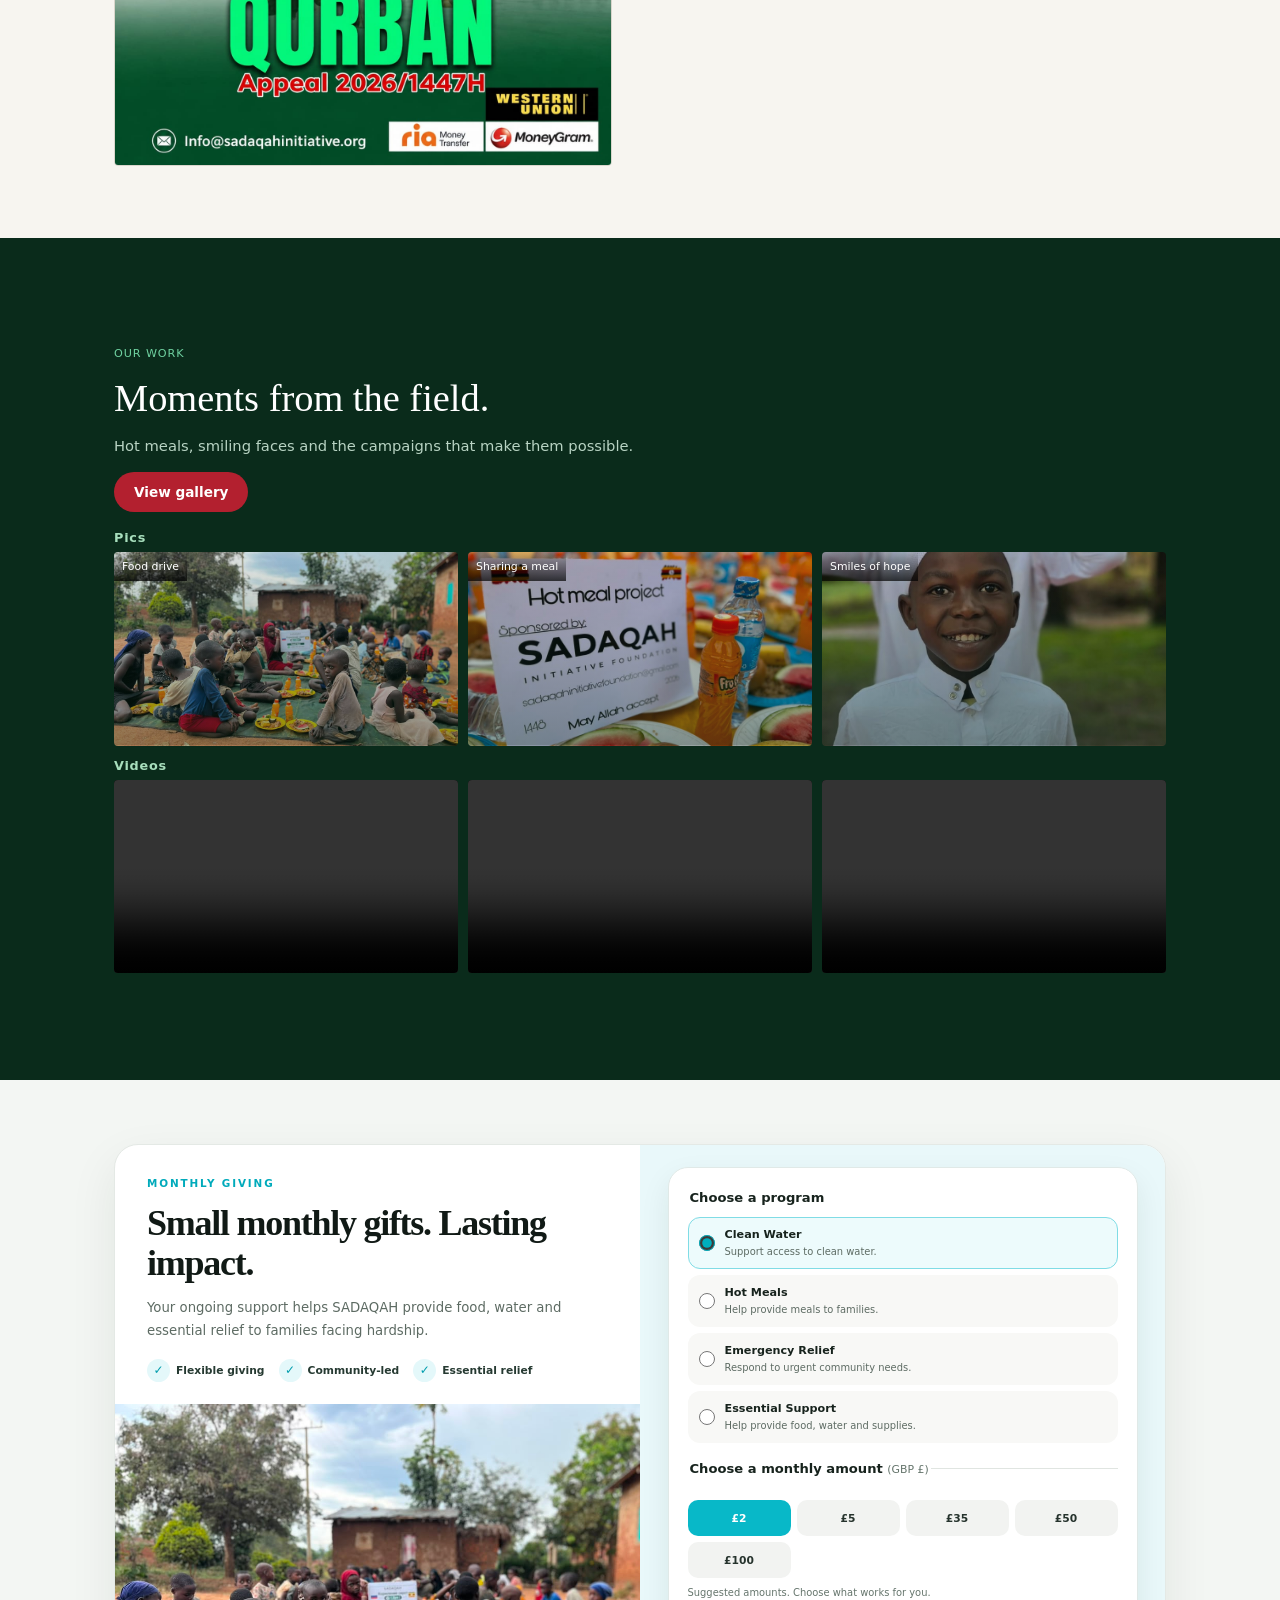
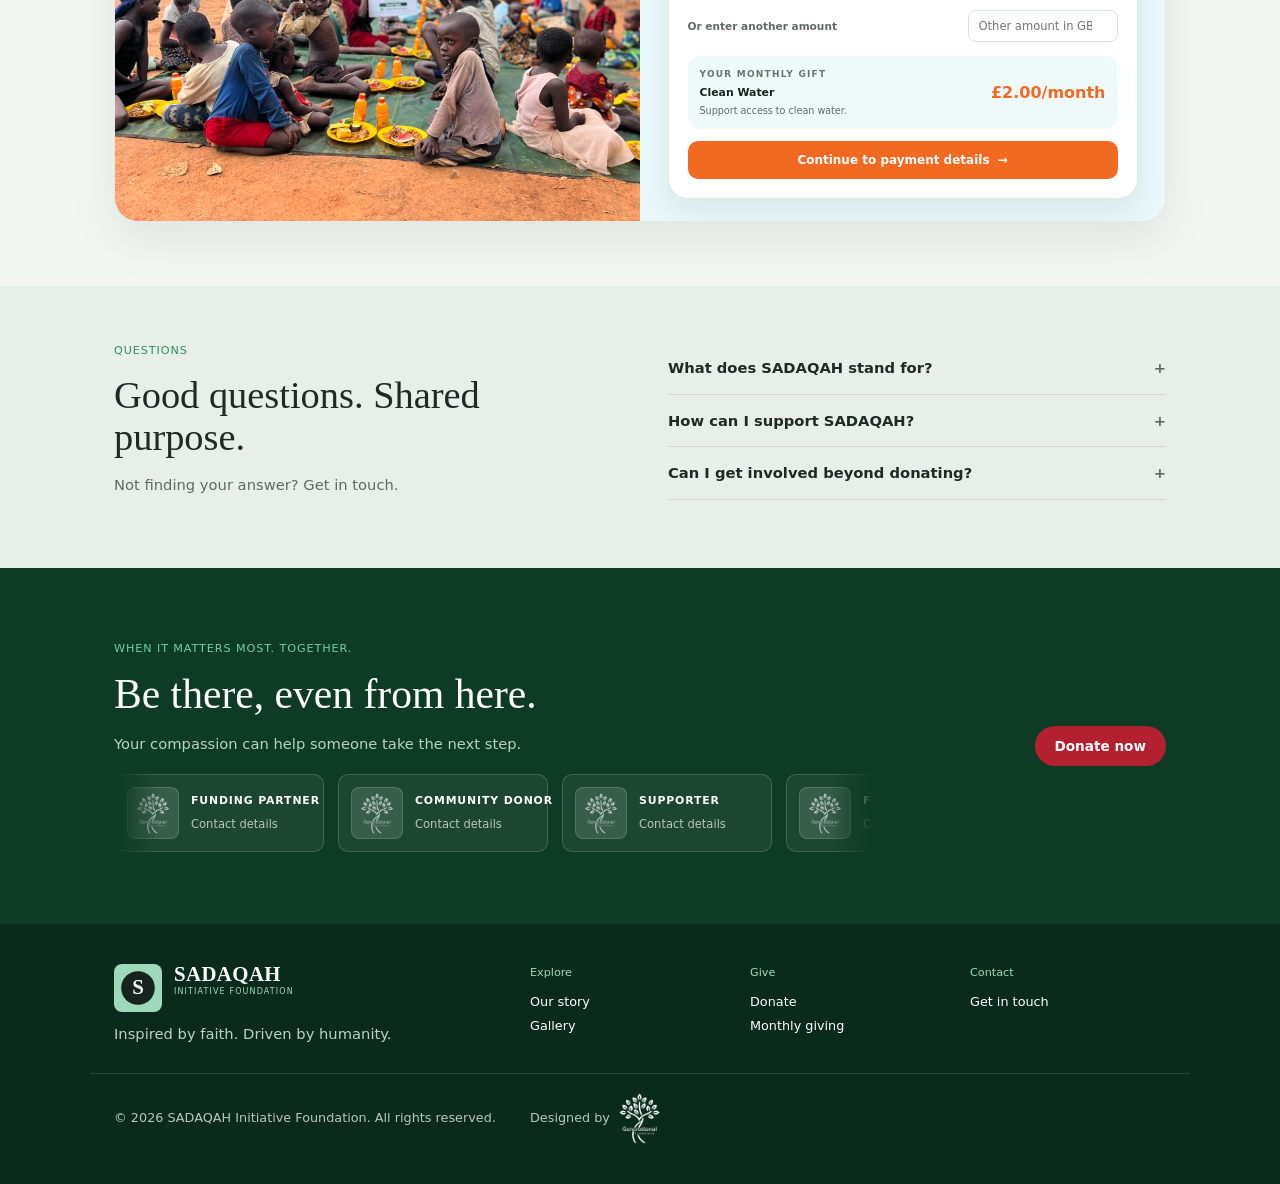
==== commit 799992a1: "feat: Add language selection feature and update CSP for GTranslate integration - Implemented a langu" ====
--- a/index.html
+++ b/index.html
@@ -9,7 +9,7 @@
     <meta name="referrer" content="no-referrer" />
     <meta
       http-equiv="Content-Security-Policy"
-      content="default-src 'none'; style-src 'self' 'unsafe-inline' https://fonts.googleapis.com; font-src 'self' https://fonts.gstatic.com; script-src 'self' 'unsafe-inline'; img-src 'self' data:; media-src 'self'; base-uri 'none'; form-action 'none'"
+      content="default-src 'none'; style-src 'self' 'unsafe-inline' https://fonts.googleapis.com; font-src 'self' https://fonts.gstatic.com; script-src 'self' 'unsafe-inline' https://cdn.gtranslate.net; connect-src https://translate.googleapis.com https://translate-pa.googleapis.com https://translate.google.com https://*.gtranslate.net; frame-src https://translate.google.com https://*.gtranslate.net; img-src 'self' data:; media-src 'self'; base-uri 'none'; form-action 'none'"
     />
     <title>SADAQAH Initiative Foundation</title>
     <link rel="preconnect" href="https://fonts.googleapis.com" />
@@ -41,6 +41,18 @@
           ><a href="#give" data-n="x2">GET INVOLVED</a
           ><a href="contact.html" data-n="contact">CONTACTS</a>
         </nav>
+        <div class="language-control">
+          <button class="language-toggle" type="button" aria-label="Choose language" aria-expanded="false" aria-controls="language-popover">
+            <svg viewBox="0 0 24 24" aria-hidden="true">
+              <circle cx="12" cy="12" r="9"></circle>
+              <path d="M3 12h18M12 3a15 15 0 0 1 0 18M12 3a15 15 0 0 0 0 18"></path>
+            </svg>
+          </button>
+          <section class="language-popover" id="language-popover" aria-label="Language selection" hidden>
+            <h2>Choose a language</h2>
+            <div class="gtranslate_wrapper" aria-label="Available languages"></div>
+          </section>
+        </div>
         <a class="btn red" href="#give">Donate now</a>
       </div>
     </header>
@@ -191,98 +203,187 @@
         </div>
       </section>
 
-      <section id="give">
-        <div class="wrap two">
-          <div>
-            <p class="eyebrow">GET INVOLVED</p>
-            <h2 class="big">You don't have to be there to show up.</h2>
-            <p class="muted">
-              Give once or every month. Your gift reaches families through our
-              field teams.
-            </p>
-          </div>
-          <div class="card donation-options">
-            <b>Choose a payment method.</b>
-            <div class="payment-options" role="group" aria-label="Payment method">
-              <button
-                class="payment-option"
-                type="button"
-                aria-expanded="false"
-                aria-controls="mobile-money-panel"
-                data-payment="Mobile money"
-              >
-                <span class="payment-icon" aria-hidden="true">
-                  <svg viewBox="0 0 24 24">
-                    <rect x="6" y="2" width="12" height="20" rx="2"></rect>
-                    <path d="M10 18h4M9 6h6"></path>
-                  </svg>
-                </span>
-                <span>Mobile money</span>
-                <span class="payment-chevron" aria-hidden="true">+</span>
-              </button>
-              <button
-                class="payment-option"
-                type="button"
-                aria-expanded="false"
-                aria-controls="bank-panel"
-                data-payment="Bank"
-              >
-                <span class="payment-icon" aria-hidden="true">
-                  <svg viewBox="0 0 24 24">
-                    <path d="m3 9 9-5 9 5M5 10v8M9 10v8M15 10v8M19 10v8M3 20h18"></path>
-                  </svg>
-                </span>
-                <span>Bank</span>
-                <span class="payment-chevron" aria-hidden="true">+</span>
-              </button>
+      <section id="give" class="giving-section">
+        <div class="wrap">
+          <div class="giving-layout">
+            <div class="giving-story">
+              <div class="giving-story-copy">
+                <p class="eyebrow">MONTHLY GIVING</p>
+                <h2 class="big">Small monthly gifts. Lasting impact.</h2>
+                <p class="muted">
+                  Your ongoing support helps SADAQAH provide food, water and
+                  essential relief to families facing hardship.
+                </p>
+                <div class="giving-benefits" aria-label="Giving benefits">
+                  <span><i aria-hidden="true">✓</i> Flexible giving</span>
+                  <span><i aria-hidden="true">✓</i> Community-led</span>
+                  <span><i aria-hidden="true">✓</i> Essential relief</span>
+                </div>
+              </div>
+              <figure class="giving-photo">
+                <img
+                  src="images/IMG-20261114-WA0152.jpg"
+                  alt="Families sharing a meal provided through community relief"
+                  loading="lazy"
+                />
+              </figure>
             </div>
 
-            <div class="payment-panel" id="mobile-money-panel" hidden>
-              <form class="donation-form" data-method="Mobile money">
-                <label>
-                  Full name
-                  <input type="text" name="name" autocomplete="name" placeholder="Your name" required />
-                </label>
-                <label>
-                  Mobile number
-                  <input type="tel" name="phone" autocomplete="tel" placeholder="+254..." required />
-                </label>
-                <label>
-                  Donation amount
-                  <input type="number" name="amount" min="1" step="0.01" placeholder="Amount" required />
-                </label>
-                <label class="consent-label">
-                  <input type="checkbox" name="data_consent" value="yes" required />
-                  <span>I consent to SADAQAH using and sharing my personal data to process this donation.</span>
-                </label>
-                <button class="btn red" type="submit">Continue with mobile money</button>
-              </form>
+            <div class="giving-panel">
+              <div class="giving-card" id="monthly-gift-form">
+                <fieldset class="program-list">
+                  <legend>Choose a program</legend>
+                  <label class="program-option is-selected">
+                    <input type="radio" name="program" value="Clean Water" checked />
+                    <span class="program-copy">
+                      <strong>Clean Water</strong>
+                      <small data-description="Support access to clean water.">Support access to clean water.</small>
+                    </span>
+                  </label>
+                  <label class="program-option">
+                    <input type="radio" name="program" value="Hot Meals" />
+                    <span class="program-copy">
+                      <strong>Hot Meals</strong>
+                      <small data-description="Help provide meals to families.">Help provide meals to families.</small>
+                    </span>
+                  </label>
+                  <label class="program-option">
+                    <input type="radio" name="program" value="Emergency Relief" />
+                    <span class="program-copy">
+                      <strong>Emergency Relief</strong>
+                      <small data-description="Respond to urgent community needs.">Respond to urgent community needs.</small>
+                    </span>
+                  </label>
+                  <label class="program-option">
+                    <input type="radio" name="program" value="Essential Support" />
+                    <span class="program-copy">
+                      <strong>Essential Support</strong>
+                      <small data-description="Help provide food, water and supplies.">Help provide food, water and supplies.</small>
+                    </span>
+                  </label>
+                </fieldset>
+
+                <fieldset class="amount-picker">
+                  <legend>Choose a monthly amount <span>(GBP £)</span></legend>
+                  <div class="amount-options">
+                    <label class="amount-option is-selected">
+                      <input type="radio" name="gift_amount" value="2" checked />
+                      <span>£2</span>
+                    </label>
+                    <label class="amount-option">
+                      <input type="radio" name="gift_amount" value="5" />
+                      <span>£5</span>
+                    </label>
+                    <label class="amount-option">
+                      <input type="radio" name="gift_amount" value="35" />
+                      <span>£35</span>
+                    </label>
+                    <label class="amount-option">
+                      <input type="radio" name="gift_amount" value="50" />
+                      <span>£50</span>
+                    </label>
+                    <label class="amount-option">
+                      <input type="radio" name="gift_amount" value="100" />
+                      <span>£100</span>
+                    </label>
+                  </div>
+                  <p class="amount-note">Suggested amounts. Choose what works for you.</p>
+                  <label class="custom-amount">
+                    Or enter another amount
+                    <input type="number" id="custom-gift-amount" min="1" step="0.01" inputmode="decimal" placeholder="Other amount in GBP (£)" />
+                  </label>
+                </fieldset>
+
+                <div class="gift-summary" aria-live="polite">
+                  <div>
+                    <span class="summary-label">YOUR MONTHLY GIFT</span>
+                    <strong id="gift-summary-program">Clean Water</strong>
+                    <small id="gift-summary-description">Support access to clean water.</small>
+                  </div>
+                  <strong class="summary-amount" id="gift-summary-amount">£2/month</strong>
+                </div>
+
+                <button class="btn gift-start" id="start-monthly-gift" type="button" aria-expanded="false" aria-controls="giving-payment-step">
+                  Continue to payment details <span aria-hidden="true">→</span>
+                </button>
+
+                <div class="giving-payment-step" id="giving-payment-step" hidden>
+                  <b>Choose a payment method</b>
+                  <div class="payment-options" role="group" aria-label="Payment method">
+                    <button class="payment-option" type="button" aria-expanded="false" aria-controls="mobile-money-panel" data-payment="Mobile money">
+                      <span class="payment-icon" aria-hidden="true">
+                        <svg viewBox="0 0 24 24">
+                          <rect x="6" y="2" width="12" height="20" rx="2"></rect>
+                          <path d="M10 18h4M9 6h6"></path>
+                        </svg>
+                      </span>
+                      <span>Mobile money</span>
+                      <span class="payment-chevron" aria-hidden="true">+</span>
+                    </button>
+                    <button class="payment-option" type="button" aria-expanded="false" aria-controls="bank-panel" data-payment="Bank">
+                      <span class="payment-icon" aria-hidden="true">
+                        <svg viewBox="0 0 24 24">
+                          <path d="m3 9 9-5 9 5M5 10v8M9 10v8M15 10v8M19 10v8M3 20h18"></path>
+                        </svg>
+                      </span>
+                      <span>Bank</span>
+                      <span class="payment-chevron" aria-hidden="true">+</span>
+                    </button>
+                  </div>
+
+                  <div class="payment-panel" id="mobile-money-panel" hidden>
+                    <form class="donation-form" data-method="Mobile money">
+                      <input type="hidden" name="program" value="Clean Water" />
+                      <input type="hidden" name="frequency" value="Monthly" />
+                      <label>
+                        Full name
+                        <input type="text" name="name" autocomplete="name" placeholder="Your name" required />
+                      </label>
+                      <label>
+                        Mobile number
+                        <input type="tel" name="phone" autocomplete="tel" placeholder="+254..." required />
+                      </label>
+                      <label>
+                        Monthly donation amount (£)
+                        <input type="number" name="amount" min="1" step="0.01" readonly required />
+                      </label>
+                      <label class="consent-label">
+                        <input type="checkbox" name="data_consent" value="yes" required />
+                        <span>I consent to SADAQAH using and sharing my personal data to process this donation.</span>
+                      </label>
+                      <button class="btn red" type="submit">Continue with mobile money</button>
+                    </form>
+                  </div>
+
+                  <div class="payment-panel" id="bank-panel" hidden>
+                    <form class="donation-form" data-method="Bank">
+                      <input type="hidden" name="program" value="Clean Water" />
+                      <input type="hidden" name="frequency" value="Monthly" />
+                      <label>
+                        Full name
+                        <input type="text" name="name" autocomplete="name" placeholder="Your name" required />
+                      </label>
+                      <label>
+                        Email address
+                        <input type="email" name="email" autocomplete="email" placeholder="you@example.com" required />
+                      </label>
+                      <label>
+                        Monthly donation amount (£)
+                        <input type="number" name="amount" min="1" step="0.01" readonly required />
+                      </label>
+                      <label class="consent-label">
+                        <input type="checkbox" name="data_consent" value="yes" required />
+                        <span>I consent to SADAQAH using and sharing my personal data to process this donation.</span>
+                      </label>
+                      <button class="btn red" type="submit">Request bank details</button>
+                    </form>
+                  </div>
+                  <p class="note" id="payment-msg" role="status" aria-live="polite">
+                    Your monthly gift selection is ready. Recurring payments are not connected yet.
+                  </p>
+                </div>
+              </div>
             </div>
-
-            <div class="payment-panel" id="bank-panel" hidden>
-              <form class="donation-form" data-method="Bank">
-                <label>
-                  Full name
-                  <input type="text" name="name" autocomplete="name" placeholder="Your name" required />
-                </label>
-                <label>
-                  Email address
-                  <input type="email" name="email" autocomplete="email" placeholder="you@example.com" required />
-                </label>
-                <label>
-                  Donation amount
-                  <input type="number" name="amount" min="1" step="0.01" placeholder="Amount" required />
-                </label>
-                <label class="consent-label">
-                  <input type="checkbox" name="data_consent" value="yes" required />
-                  <span>I consent to SADAQAH using and sharing my personal data to process this donation.</span>
-                </label>
-                <button class="btn red" type="submit">Request bank details</button>
-              </form>
-            </div>
-            <p class="note" id="payment-msg" role="status" aria-live="polite">
-              Select a payment method to continue.
-            </p>
           </div>
         </div>
       </section>
@@ -406,6 +507,7 @@
       </div>
     </footer>
 
+    <script src="language.js"></script>
     <script src="script.js"></script>
   </body>
 </html>
--- a/styles.css
+++ b/styles.css
@@ -174,6 +174,80 @@
   padding: 10px 17px;
   text-transform: uppercase;
   letter-spacing: 0.04em;
+}
+.language-control {
+  position: relative;
+  flex: none;
+}
+.language-toggle {
+  display: grid;
+  width: 38px;
+  height: 38px;
+  place-items: center;
+  padding: 0;
+  border: 1px solid currentColor;
+  border-radius: 50%;
+  background: transparent;
+  color: inherit;
+  cursor: pointer;
+  opacity: 0.9;
+}
+.language-toggle:hover {
+  opacity: 1;
+}
+.language-toggle svg {
+  width: 20px;
+  height: 20px;
+  fill: none;
+  stroke: currentColor;
+  stroke-linecap: round;
+  stroke-linejoin: round;
+  stroke-width: 1.6;
+}
+.language-popover {
+  position: absolute;
+  top: calc(100% + 12px);
+  inset-inline-end: 0;
+  z-index: 8;
+  display: grid;
+  width: 220px;
+  max-height: 70vh;
+  overflow-y: auto;
+  gap: 4px;
+  padding: 12px;
+  border: 1px solid #e8e8e3;
+  border-radius: 8px;
+  background: #fff;
+  color: #17231d;
+  box-shadow: 0 10px 24px rgba(10, 35, 24, 0.18);
+}
+.language-popover[hidden] {
+  display: none;
+}
+.language-popover h2 {
+  margin: 0 0 4px;
+  padding: 2px 8px 8px;
+  border-bottom: 1px solid #e8e8e3;
+  font: 600 0.82rem var(--sans);
+}
+.gtranslate_wrapper {
+  display: grid;
+  max-height: 55vh;
+  gap: 4px;
+  overflow-y: auto;
+}
+.gtranslate_wrapper a.glink {
+  width: 100%;
+  padding: 9px 8px;
+  border-radius: 4px;
+  color: #17231d;
+  font: 500 0.82rem var(--sans);
+  text-align: start;
+  text-decoration: none;
+}
+.gtranslate_wrapper a.glink:hover,
+.gtranslate_wrapper a.glink.gt-current-lang {
+  background: #edf4ef;
 }
 .menu-toggle {
   display: none;
@@ -366,6 +440,14 @@
   .nav {
     height: 56px;
   }
+  .nav > .btn {
+    padding: 8px 10px;
+    font-size: 0.58rem;
+  }
+  .language-toggle {
+    width: 36px;
+    height: 36px;
+  }
   .links {
     display: none;
   }
@@ -383,7 +465,7 @@
     border-top: 1px solid #e8e8e3;
     box-shadow: 0 10px 18px rgba(0, 0, 0, 0.12);
   }
-  .links.is-open a {
+  header .links.is-open a {
     padding: 12px 0;
     border-bottom: 1px solid #eee;
     color: #17231d;
@@ -600,7 +682,7 @@
   background: var(--cream);
 }
 .story-hero {
-  min-height: 520px;
+  min-height: 420px;
   display: flex;
   align-items: flex-end;
   position: relative;
@@ -608,14 +690,14 @@
   color: #fff;
   background:
     linear-gradient(90deg, rgba(7, 58, 37, 0.96), rgba(7, 58, 37, 0.62) 58%, rgba(7, 58, 37, 0.15)),
-    url("images/IMG-20261114-WA0153.jpg") center 48% / cover no-repeat;
+    url("images/IMG-20261114-WA0152.jpg") center 48% / cover no-repeat;
 }
 .story-hero-inner {
   position: relative;
   z-index: 1;
   width: 100%;
-  padding-top: 150px;
-  padding-bottom: 72px;
+  padding-top: 112px;
+  padding-bottom: 52px;
 }
 .story-hero h1 {
   max-width: 680px;
@@ -743,10 +825,11 @@
 }
 @media (max-width: 760px) {
   .story-hero {
-    min-height: 480px;
+    min-height: 260px;
   }
   .story-hero-inner {
-    padding-bottom: 48px;
+    padding-top: 96px;
+    padding-bottom: 40px;
   }
   .story-timeline-section {
     padding: 64px 0 72px;
@@ -863,6 +946,347 @@
   }
 }
 /* give */
+.giving-section {
+  padding: 64px 0;
+  background: #f3f6f3;
+}
+.giving-layout {
+  display: grid;
+  grid-template-columns: minmax(0, 1fr) minmax(0, 1fr);
+  max-width: 1080px;
+  margin: 0 auto;
+  overflow: hidden;
+  border: 1px solid #e4e9e5;
+  border-radius: 24px;
+  background: #fff;
+  box-shadow: 0 18px 48px rgba(10, 43, 27, 0.08);
+}
+.giving-story {
+  display: flex;
+  min-width: 0;
+  flex-direction: column;
+}
+.giving-story-copy {
+  padding: 30px 32px 22px;
+}
+.giving-story-copy .eyebrow {
+  margin-bottom: 12px;
+  color: #00aabb;
+  font-size: 0.65rem;
+  font-weight: 700;
+  letter-spacing: 0.18em;
+}
+.giving-story-copy h2 {
+  max-width: 440px;
+  color: #111a16;
+  font-size: clamp(1.75rem, 3vw, 2.25rem);
+  font-weight: 700;
+  letter-spacing: -0.035em;
+}
+.giving-story-copy .muted {
+  max-width: 460px;
+  margin: 13px 0 16px;
+  font-size: 0.83rem;
+  line-height: 1.75;
+}
+.giving-benefits {
+  display: flex;
+  flex-wrap: wrap;
+  gap: 8px 14px;
+}
+.giving-benefits span {
+  display: inline-flex;
+  align-items: center;
+  gap: 6px;
+  color: #263a32;
+  font-size: 0.67rem;
+  font-weight: 600;
+}
+.giving-benefits i {
+  display: grid;
+  width: 23px;
+  height: 23px;
+  place-items: center;
+  border-radius: 50%;
+  background: #e4f8fa;
+  color: #009dad;
+  font-size: 0.75rem;
+  font-style: normal;
+}
+.giving-photo {
+  position: relative;
+  flex: 1;
+  min-height: 300px;
+  margin: 0;
+  background: #e8efe9;
+}
+.giving-photo img {
+  display: block;
+  width: 100%;
+  height: 100%;
+  min-height: 300px;
+  object-fit: cover;
+  object-position: center 56%;
+}
+.giving-panel {
+  display: flex;
+  align-items: center;
+  justify-content: center;
+  min-width: 0;
+  padding: 22px;
+  background: #e9f8fa;
+}
+.giving-card {
+  width: 100%;
+  max-width: 470px;
+  padding: 19px;
+  border: 1px solid #e0e9e7;
+  border-radius: 20px;
+  background: #fff;
+  box-shadow: 0 12px 30px rgba(10, 43, 27, 0.08);
+}
+.program-list,
+.amount-picker {
+  min-width: 0;
+  margin: 0;
+  padding: 0;
+  border: 0;
+}
+.program-list legend,
+.amount-picker legend {
+  margin-bottom: 9px;
+  color: #17231d;
+  font-size: 0.82rem;
+  font-weight: 700;
+}
+.program-list {
+  display: grid;
+  gap: 6px;
+}
+.program-option {
+  display: grid;
+  grid-template-columns: 17px minmax(0, 1fr);
+  align-items: center;
+  gap: 9px;
+  min-height: 52px;
+  padding: 8px 10px;
+  border: 1px solid transparent;
+  border-radius: 12px;
+  background: #f8f8f6;
+  cursor: pointer;
+}
+.program-option.is-selected {
+  border-color: #80dce5;
+  background: #edfbfc;
+}
+.program-option input,
+.amount-option input {
+  width: 16px;
+  height: 16px;
+  margin: 0;
+  accent-color: #00aebe;
+}
+.program-copy {
+  display: grid;
+  gap: 2px;
+}
+.program-copy strong {
+  color: #17231d;
+  font-size: 0.7rem;
+  line-height: 1.3;
+}
+.program-copy small {
+  color: #5d6b63;
+  font-size: 0.62rem;
+  line-height: 1.35;
+}
+.amount-picker {
+  margin-top: 15px;
+  padding-top: 13px;
+  border-top: 1px solid #e0e5e1;
+}
+.amount-picker legend {
+  margin-bottom: 8px;
+}
+.amount-picker legend span {
+  color: #65756c;
+  font-size: 0.68rem;
+  font-weight: 500;
+}
+.amount-note {
+  margin: 7px 0 0;
+  color: #65756c;
+  font-size: 0.62rem;
+}
+.amount-options {
+  display: grid;
+  grid-template-columns: repeat(4, minmax(0, 1fr));
+  gap: 6px;
+}
+.amount-option {
+  position: relative;
+  display: grid;
+  min-height: 36px;
+  place-items: center;
+  border-radius: 10px;
+  background: #f2f3f1;
+  color: #26332d;
+  cursor: pointer;
+}
+.amount-option.is-selected {
+  background: #08b8c8;
+  color: #fff;
+}
+.amount-option input {
+  position: absolute;
+  width: 1px;
+  height: 1px;
+  overflow: hidden;
+  clip: rect(0, 0, 0, 0);
+  white-space: nowrap;
+  clip-path: inset(50%);
+}
+.amount-option span {
+  font-size: 0.67rem;
+  font-weight: 700;
+}
+.amount-option:focus-within {
+  outline: 3px solid var(--gold);
+  outline-offset: 2px;
+}
+.custom-amount {
+  display: grid;
+  grid-template-columns: minmax(0, 1fr) 150px;
+  align-items: center;
+  gap: 10px;
+  margin-top: 9px;
+  color: #5d6b63;
+  font-size: 0.66rem;
+  font-weight: 600;
+}
+.custom-amount input {
+  width: 100%;
+  min-width: 0;
+  padding: 8px 10px;
+  border: 1px solid #d9e1dc;
+  border-radius: 8px;
+  font: 500 0.72rem var(--sans);
+}
+.gift-summary {
+  display: flex;
+  align-items: center;
+  justify-content: space-between;
+  gap: 12px;
+  margin-top: 14px;
+  padding: 11px 12px;
+  border-radius: 12px;
+  background: #effafb;
+}
+.gift-summary > div {
+  display: grid;
+  gap: 2px;
+}
+.summary-label {
+  color: #65756c;
+  font-size: 0.56rem;
+  font-weight: 700;
+  letter-spacing: 0.14em;
+}
+.gift-summary > div > strong {
+  color: #17231d;
+  font-size: 0.68rem;
+}
+.gift-summary small {
+  color: #5d6b63;
+  font-size: 0.6rem;
+}
+.summary-amount {
+  flex: none;
+  color: #f26922;
+  font-size: 1rem;
+}
+.gift-start {
+  display: flex;
+  width: 100%;
+  align-items: center;
+  justify-content: center;
+  gap: 8px;
+  margin-top: 12px;
+  padding: 12px 16px;
+  border-radius: 10px;
+  background: #f26922;
+  color: #fff;
+  font-size: 0.75rem;
+}
+.gift-start:hover {
+  background: #dc5817;
+}
+.giving-payment-step {
+  margin-top: 15px;
+  padding-top: 13px;
+  border-top: 1px solid #e0e5e1;
+}
+.giving-payment-step > b {
+  color: #17231d;
+  font-size: 0.78rem;
+}
+.giving-payment-step .payment-options {
+  grid-template-columns: 1fr 1fr;
+  margin: 9px 0;
+}
+.giving-payment-step .payment-option {
+  grid-template-columns: 34px minmax(0, 1fr) auto;
+  gap: 7px;
+  min-height: 56px;
+  padding: 7px;
+  font-size: 0.68rem;
+}
+.giving-payment-step .payment-icon {
+  width: 34px;
+  height: 34px;
+}
+.giving-payment-step .payment-icon svg {
+  width: 19px;
+  height: 19px;
+}
+.giving-payment-step .donation-form input[type="number"] {
+  background: #f5f7f5;
+}
+@media (max-width: 760px) {
+  .giving-section {
+    padding: 42px 0;
+  }
+  .giving-layout {
+    grid-template-columns: 1fr;
+    border-radius: 18px;
+  }
+  .giving-story-copy {
+    padding: 25px 22px 18px;
+  }
+  .giving-photo,
+  .giving-photo img {
+    min-height: 230px;
+    max-height: 320px;
+  }
+  .giving-panel {
+    padding: 18px;
+  }
+  .giving-card {
+    padding: 16px;
+  }
+}
+@media (max-width: 420px) {
+  .amount-options {
+    gap: 4px;
+  }
+  .amount-option span {
+    font-size: 0.61rem;
+  }
+  .custom-amount {
+    grid-template-columns: 1fr;
+    gap: 5px;
+  }
+}
 .card {
   background: var(--bx-tint);
   border: 1px solid var(--bd);
@@ -898,7 +1322,7 @@
   background: #fff;
   color: var(--ink);
   font: 600 0.82rem var(--sans);
-  text-align: left;
+  text-align: start;
   cursor: pointer;
 }
 .payment-option[aria-expanded="true"] {
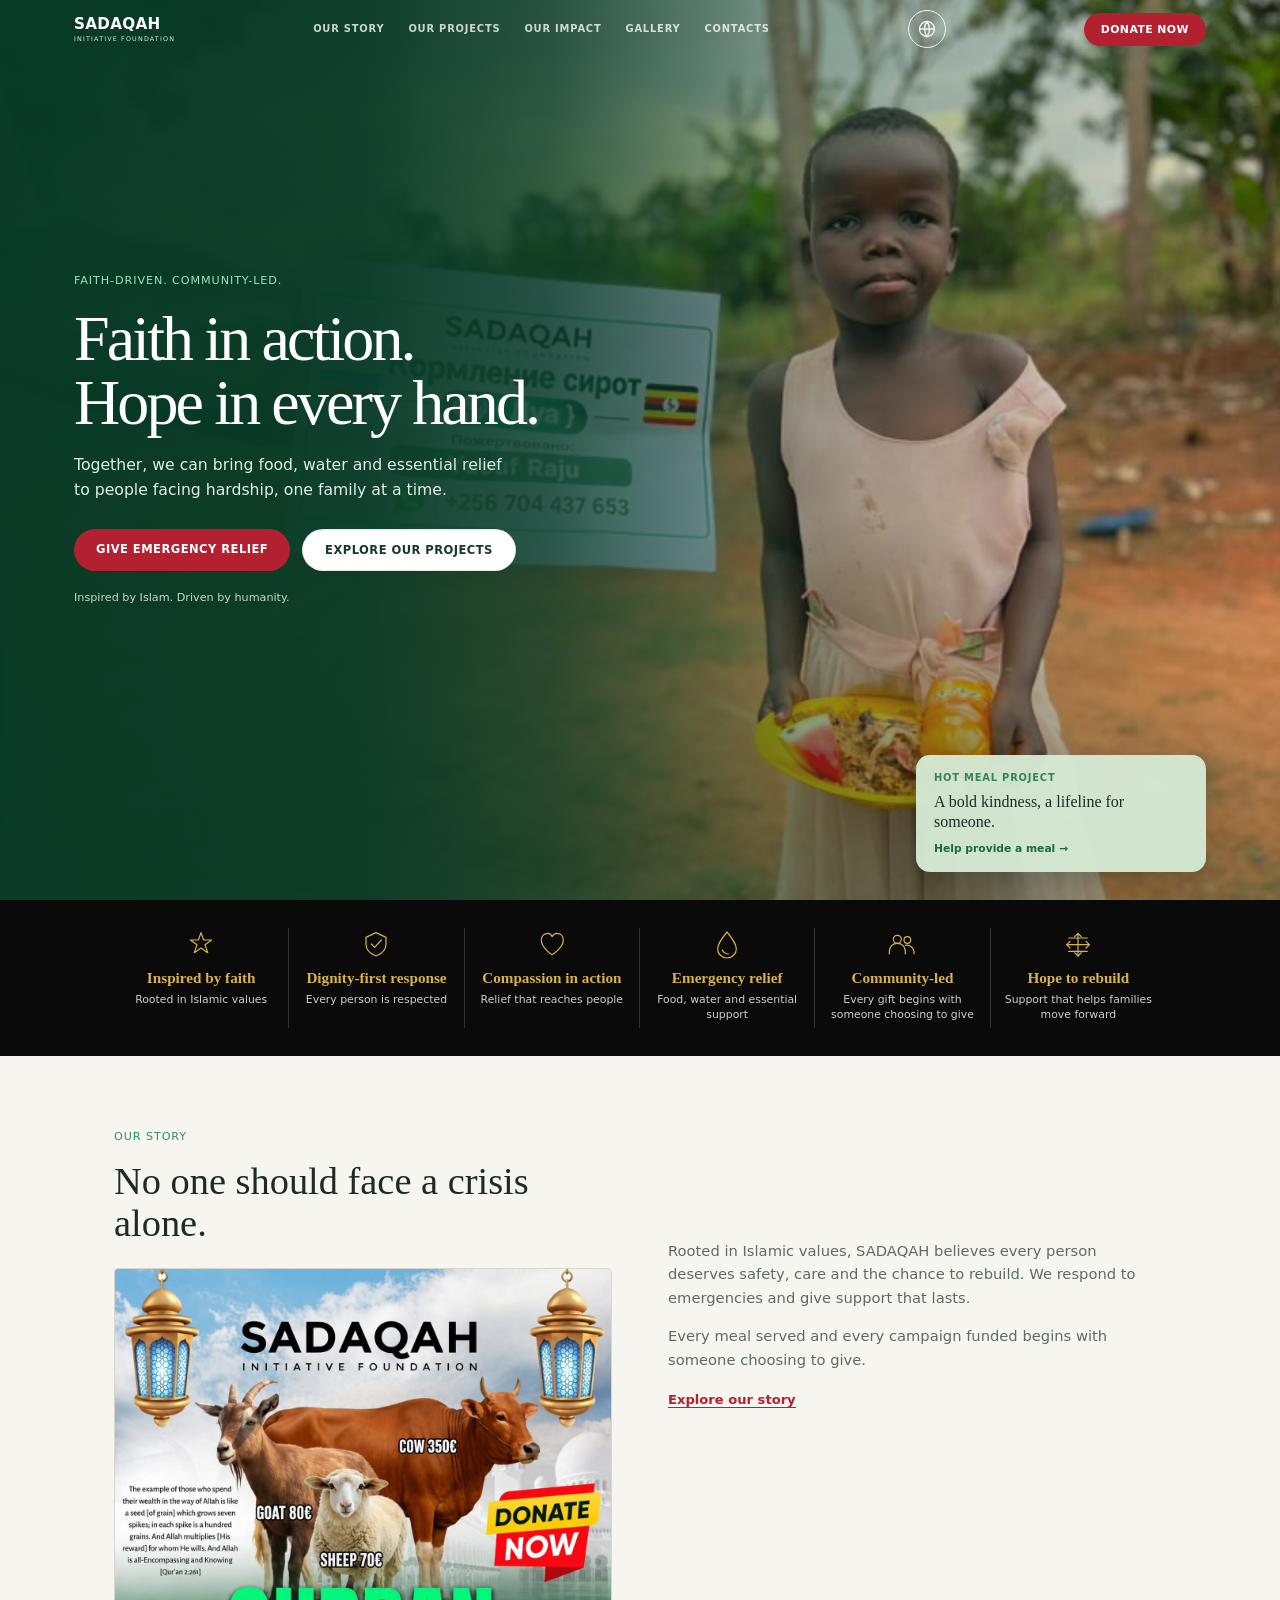
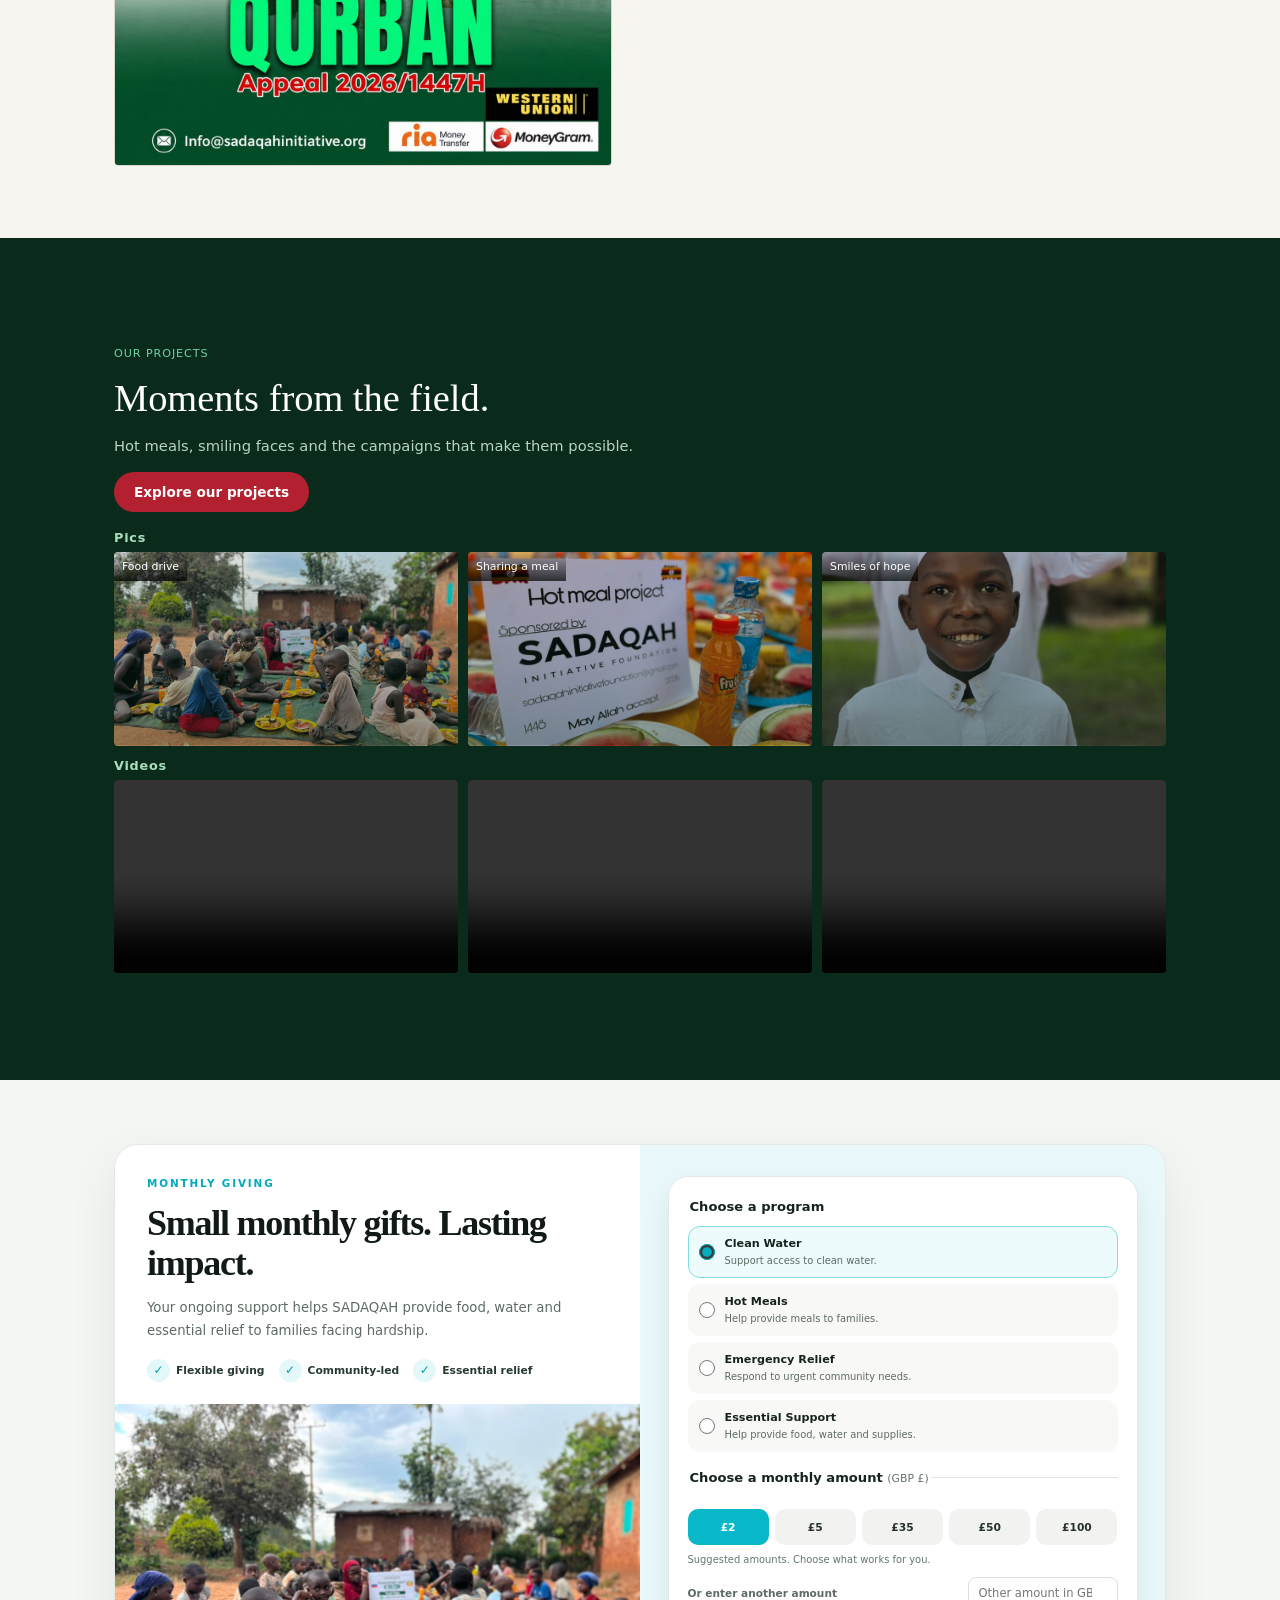
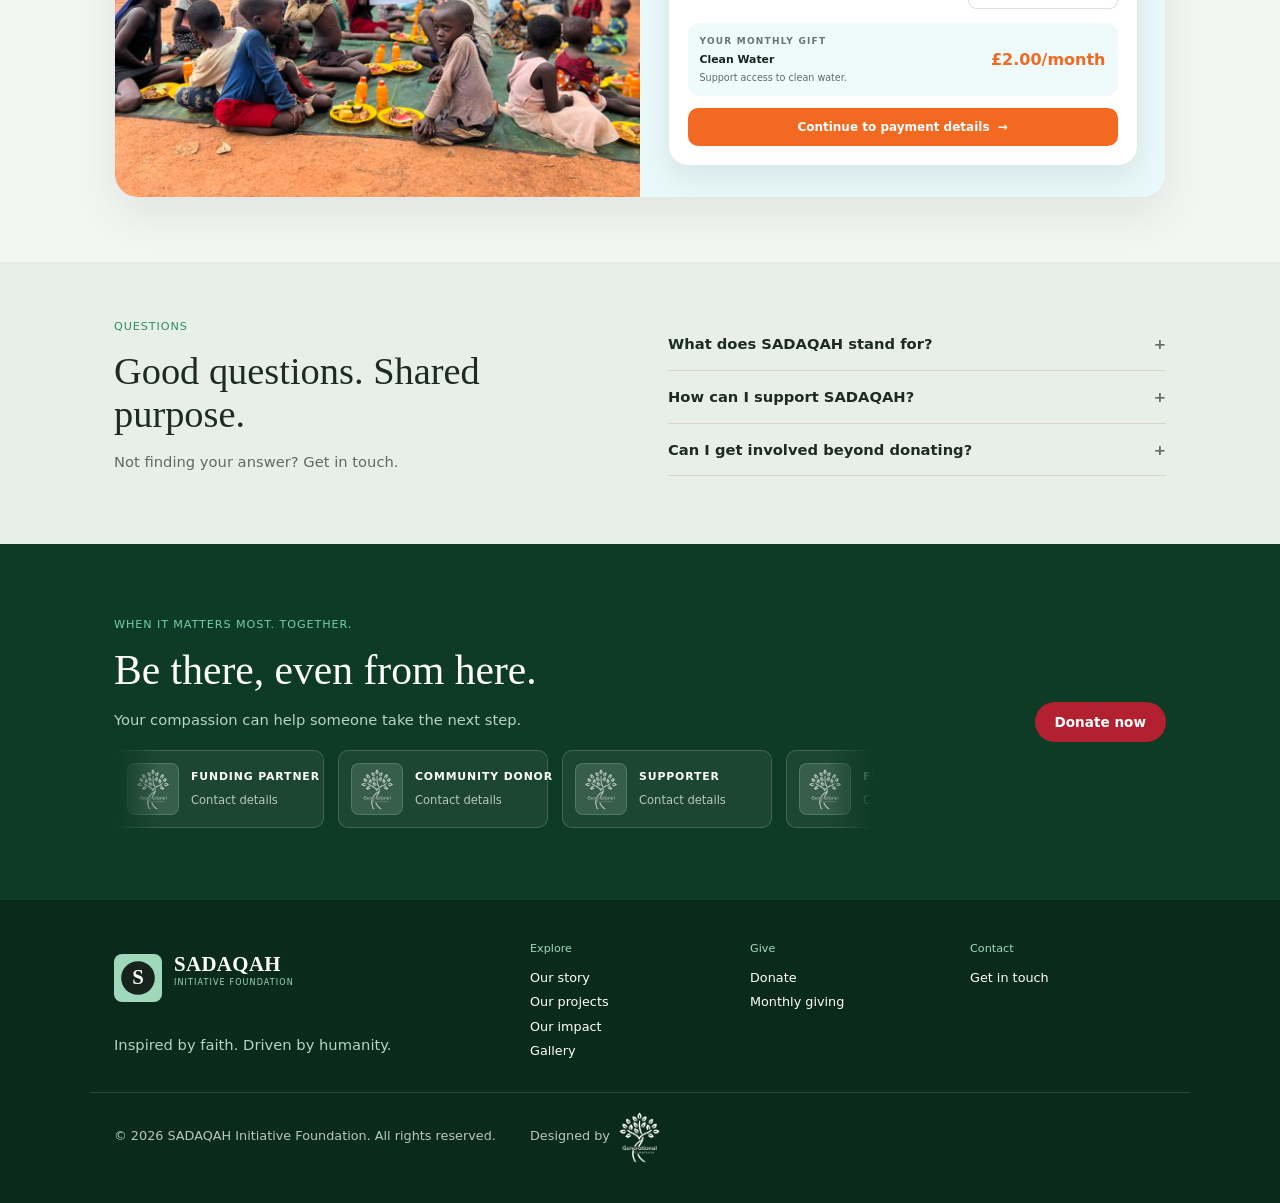
==== commit d04e0827: "new pages added" ====
--- a/index.html
+++ b/index.html
@@ -36,9 +36,9 @@
         >
         <nav id="primary-nav" class="links" aria-label="Main">
           <a href="story.html" data-n="story">OUR STORY</a
-          ><a href="#work" data-n="x1">OUR WORK</a
+          ><a href="projects.html" data-n="projects">OUR PROJECTS</a
+          ><a href="impact.html" data-n="impact">OUR IMPACT</a
           ><a href="gallery.html" data-n="gallery">GALLERY</a
-          ><a href="#give" data-n="x2">GET INVOLVED</a
           ><a href="contact.html" data-n="contact">CONTACTS</a>
         </nav>
         <div class="language-control">
@@ -53,7 +53,7 @@
             <div class="gtranslate_wrapper" aria-label="Available languages"></div>
           </section>
         </div>
-        <a class="btn red" href="#give">Donate now</a>
+        <a class="btn red" href="donate.html">Donate now</a>
       </div>
     </header>
 
@@ -68,8 +68,8 @@
               facing hardship, one family at a time.
             </p>
             <div class="row">
-              <a class="btn red" href="#give">Give emergency relief</a
-              ><a class="btn white" href="gallery.html">Explore our work</a>
+              <a class="btn red" href="donate.html">Give emergency relief</a
+              ><a class="btn white" href="projects.html">Explore our projects</a>
             </div>
             <p class="muted muted-note">
               Inspired by Islam. Driven by humanity.
@@ -79,7 +79,7 @@
           <aside class="hero-card" aria-label="Hot meal project">
             <span class="hero-kicker">Hot meal project</span>
             <h3>A bold kindness, a lifeline for someone.</h3>
-            <a href="#give"
+            <a href="donate.html"
               >Help provide a meal <span aria-hidden="true">→</span></a
             >
           </aside>
@@ -158,16 +158,16 @@
         </div>
       </section>
 
-      <section id="work" class="dark deeper moments">
+      <section class="dark deeper moments">
         <div class="wrap moments-content">
           <div class="moments-heading">
-            <p class="eyebrow">OUR WORK</p>
+            <p class="eyebrow">OUR PROJECTS</p>
             <h2 class="big">Moments from the field.</h2>
             <p class="muted">
               Hot meals, smiling faces and the campaigns that make them
               possible.
             </p>
-            <a class="btn red" href="gallery.html">View gallery</a>
+            <a class="btn red" href="projects.html">Explore our projects</a>
           </div>
           <div class="work-gallery-group" aria-labelledby="work-pics-title">
             <h3 id="work-pics-title" class="media-title">Pics</h3>
@@ -203,7 +203,7 @@
         </div>
       </section>
 
-      <section id="give" class="giving-section">
+      <section class="giving-section">
         <div class="wrap">
           <div class="giving-layout">
             <div class="giving-story">
@@ -473,7 +473,7 @@
               </div>
             </div>
           </div>
-          <a class="btn red" href="#give">Donate now</a>
+          <a class="btn red" href="donate.html">Donate now</a>
         </div>
       </section>
     </main>
@@ -487,11 +487,15 @@
         </div>
         <div>
           <h4>Explore</h4>
-          <a href="story.html">Our story</a><a href="gallery.html">Gallery</a>
+          <a href="story.html">Our story</a>
+          <a href="projects.html">Our projects</a>
+          <a href="impact.html">Our impact</a>
+          <a href="gallery.html">Gallery</a>
         </div>
         <div>
           <h4>Give</h4>
-          <a href="#give">Donate</a><a href="#give">Monthly giving</a>
+          <a href="donate.html">Donate</a>
+          <a href="donate.html">Monthly giving</a>
         </div>
         <div>
           <h4>Contact</h4>
--- a/styles.css
+++ b/styles.css
@@ -692,9 +692,34 @@
     linear-gradient(90deg, rgba(7, 58, 37, 0.96), rgba(7, 58, 37, 0.62) 58%, rgba(7, 58, 37, 0.15)),
     url("images/IMG-20261114-WA0152.jpg") center 48% / cover no-repeat;
 }
+.story-hero-slides {
+  position: absolute;
+  inset: 0;
+  z-index: 0;
+}
+.story-hero-slide {
+  position: absolute;
+  inset: 0;
+  background-position: center 48%;
+  background-size: cover;
+  background-repeat: no-repeat;
+  opacity: 0;
+  transition: opacity 1s ease;
+}
+.story-hero-slide.is-active {
+  opacity: 1;
+}
+.story-hero::before {
+  content: "";
+  position: absolute;
+  inset: 0;
+  z-index: 1;
+  background: linear-gradient(90deg, rgba(7, 58, 37, 0.96), rgba(7, 58, 37, 0.62) 58%, rgba(7, 58, 37, 0.15));
+  pointer-events: none;
+}
 .story-hero-inner {
   position: relative;
-  z-index: 1;
+  z-index: 2;
   width: 100%;
   padding-top: 112px;
   padding-bottom: 52px;
@@ -1120,7 +1145,7 @@
 }
 .amount-options {
   display: grid;
-  grid-template-columns: repeat(4, minmax(0, 1fr));
+  grid-template-columns: repeat(5, minmax(0, 1fr));
   gap: 6px;
 }
 .amount-option {
@@ -1502,6 +1527,9 @@
   .funders-marquee-track {
     animation: none;
   }
+  .story-hero-slide {
+    transition: none;
+  }
 }
 footer {
   background: #fff;
@@ -1777,6 +1805,10 @@
 .contact-list span {
   color: var(--ink);
   font-weight: 500;
+}
+.contact-list a,
+.contact-chips a {
+  overflow-wrap: anywhere;
 }
 .contact-form {
   display: grid;
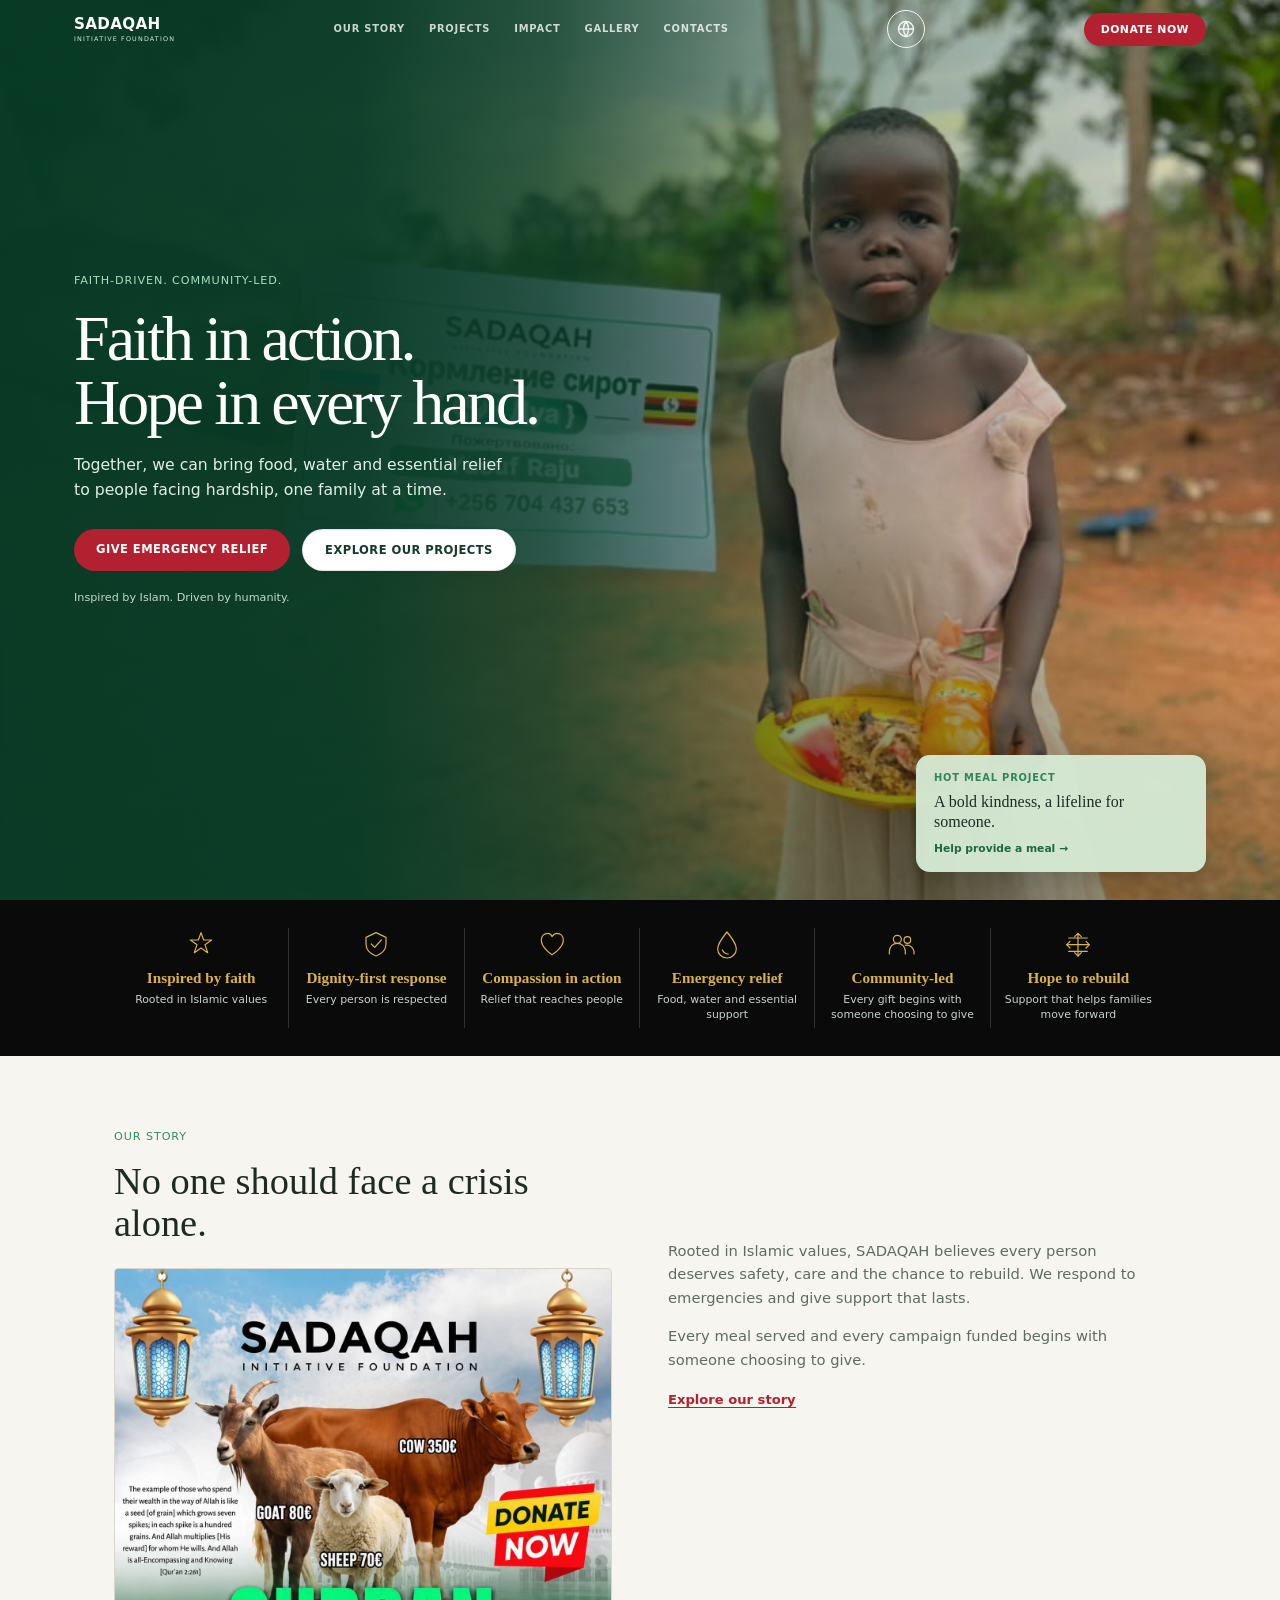
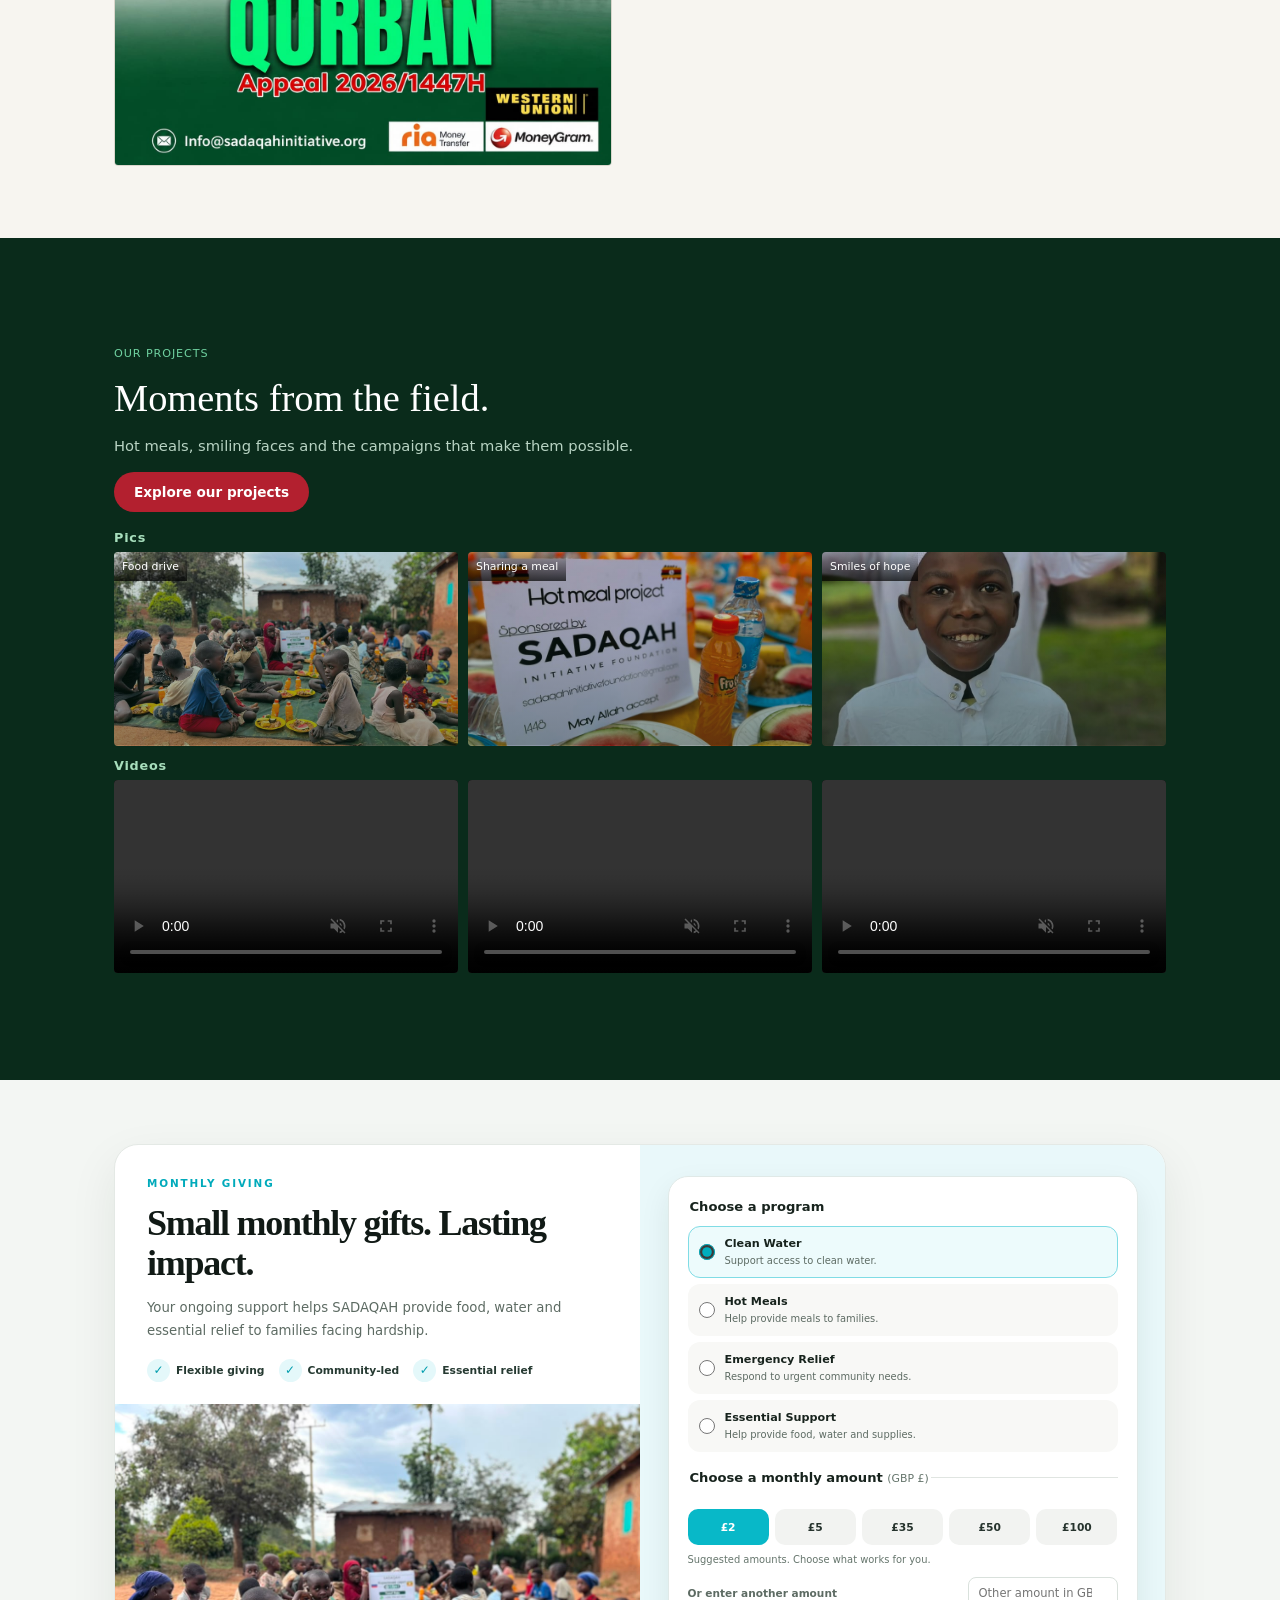
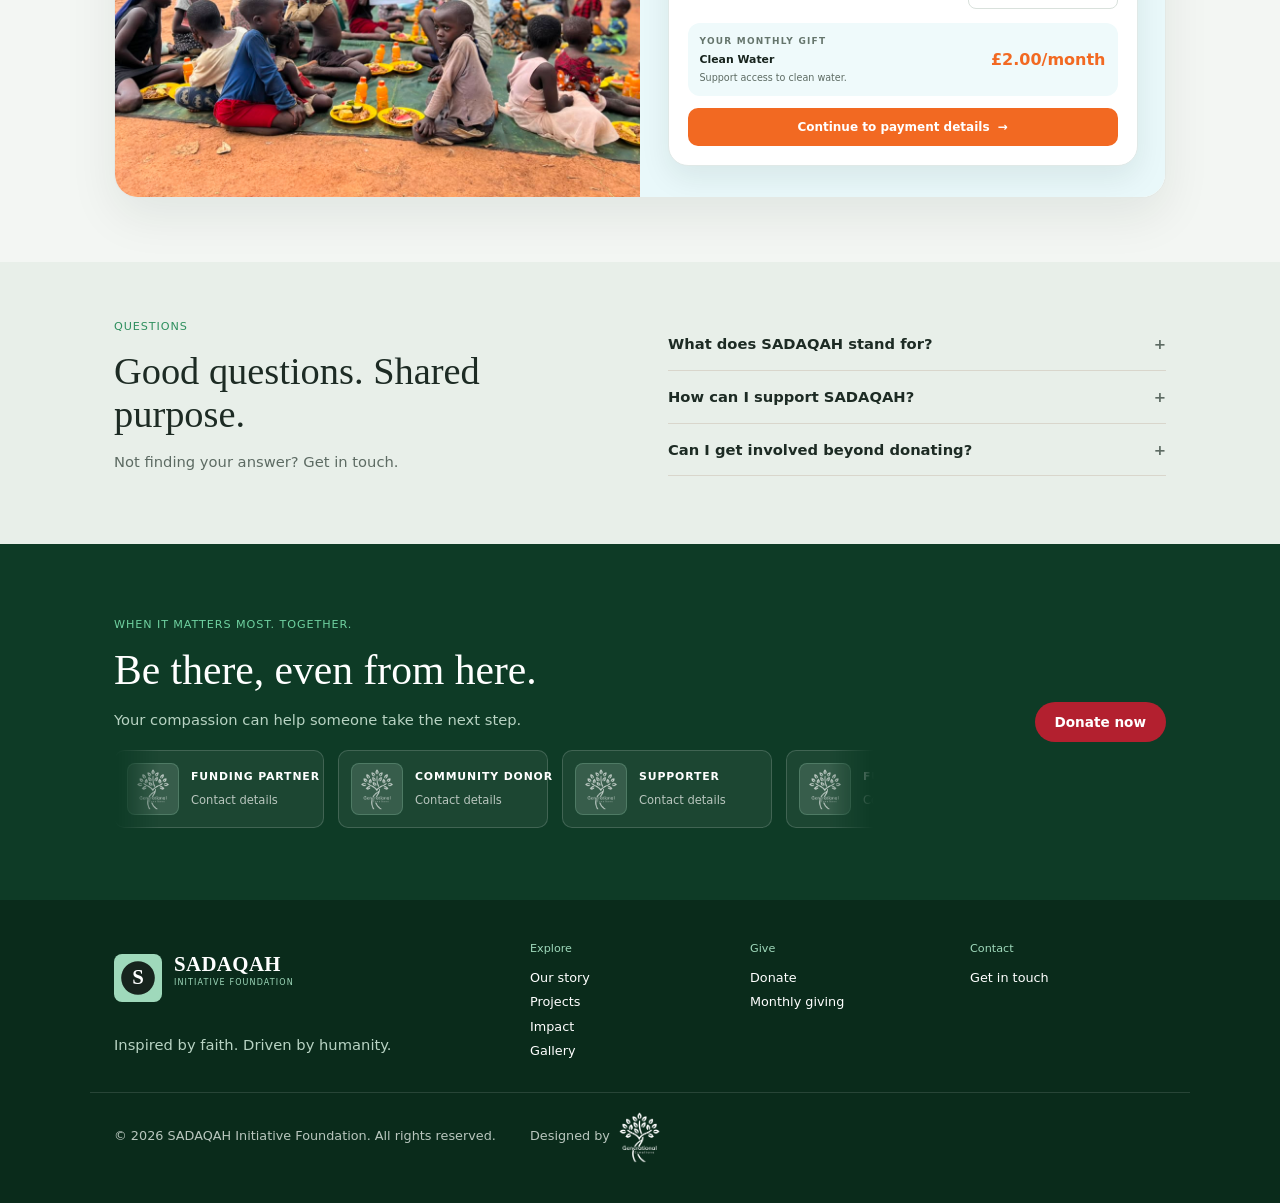
==== commit 46ec760d: "our" ====
--- a/index.html
+++ b/index.html
@@ -36,8 +36,8 @@
         >
         <nav id="primary-nav" class="links" aria-label="Main">
           <a href="story.html" data-n="story">OUR STORY</a
-          ><a href="projects.html" data-n="projects">OUR PROJECTS</a
-          ><a href="impact.html" data-n="impact">OUR IMPACT</a
+          ><a href="projects.html" data-n="projects">PROJECTS</a
+          ><a href="impact.html" data-n="impact">IMPACT</a
           ><a href="gallery.html" data-n="gallery">GALLERY</a
           ><a href="contact.html" data-n="contact">CONTACTS</a>
         </nav>
@@ -488,8 +488,8 @@
         <div>
           <h4>Explore</h4>
           <a href="story.html">Our story</a>
-          <a href="projects.html">Our projects</a>
-          <a href="impact.html">Our impact</a>
+          <a href="projects.html">Projects</a>
+          <a href="impact.html">Impact</a>
           <a href="gallery.html">Gallery</a>
         </div>
         <div>
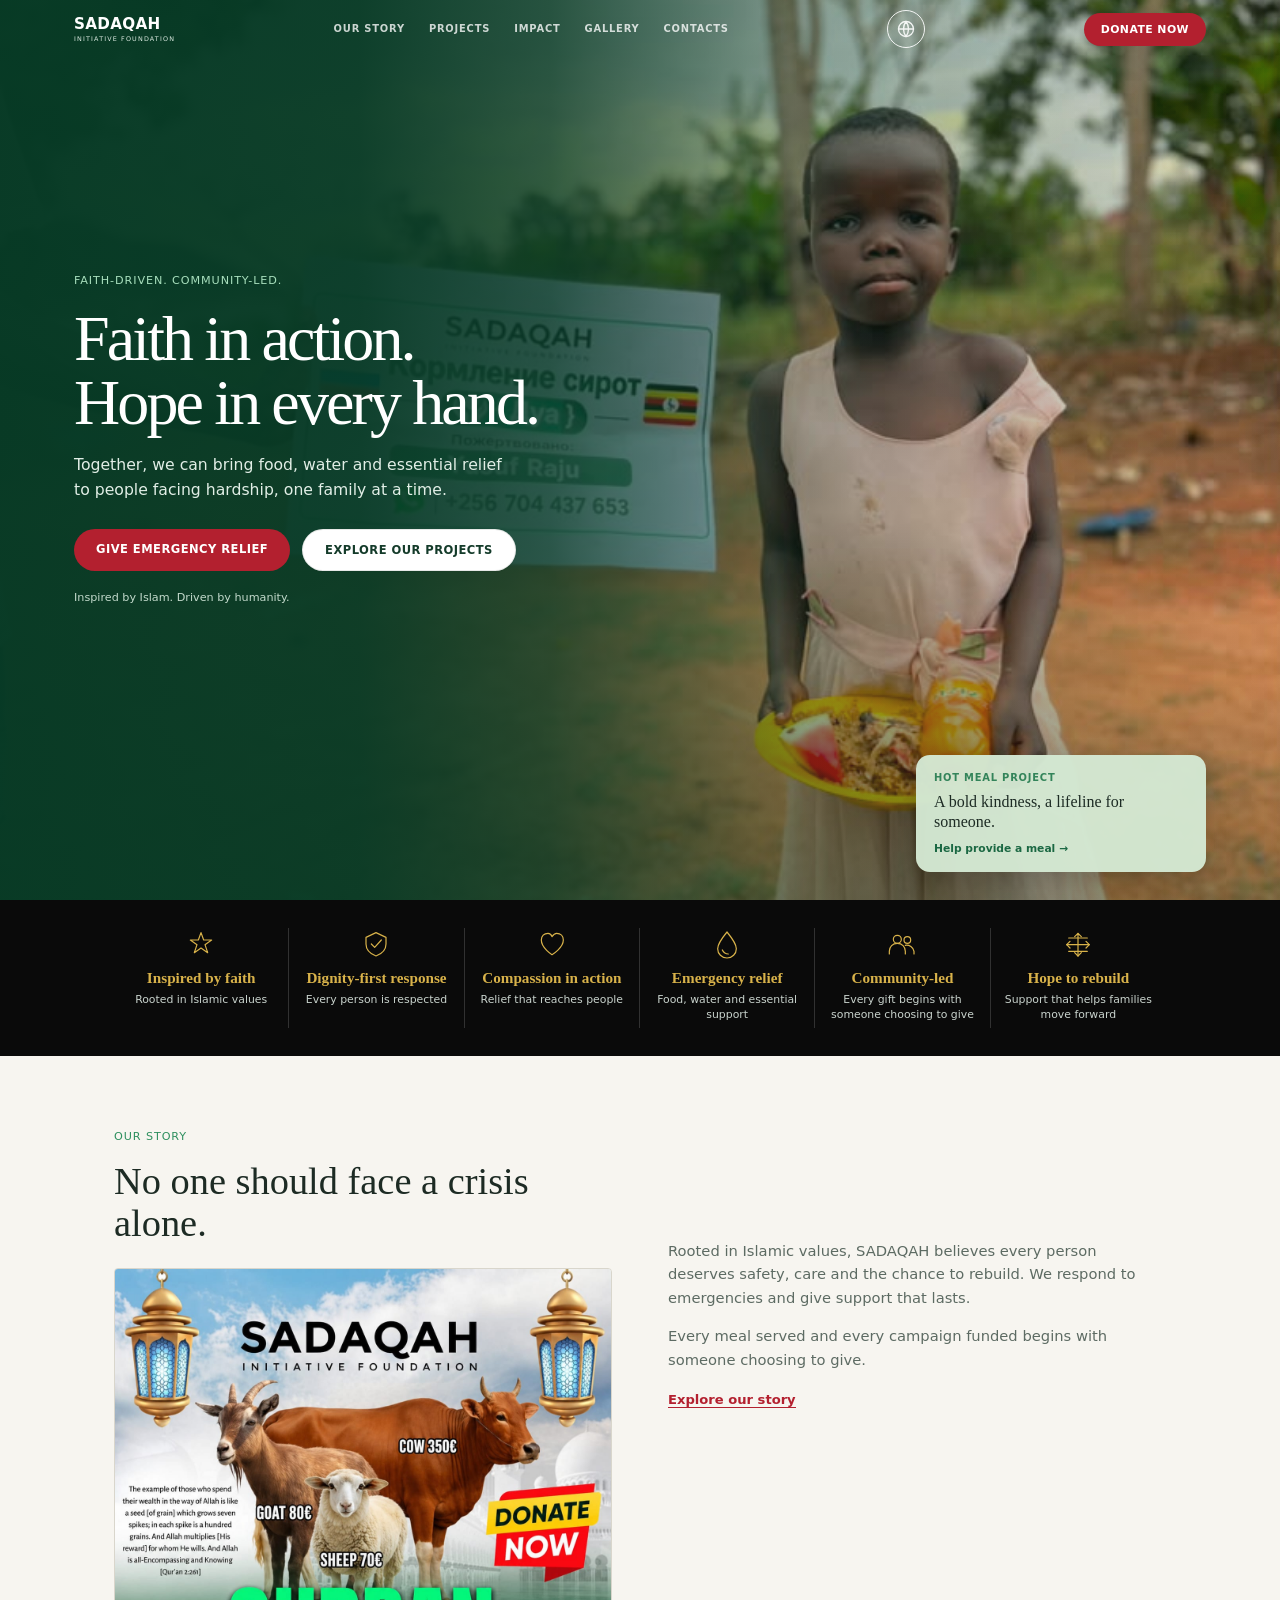
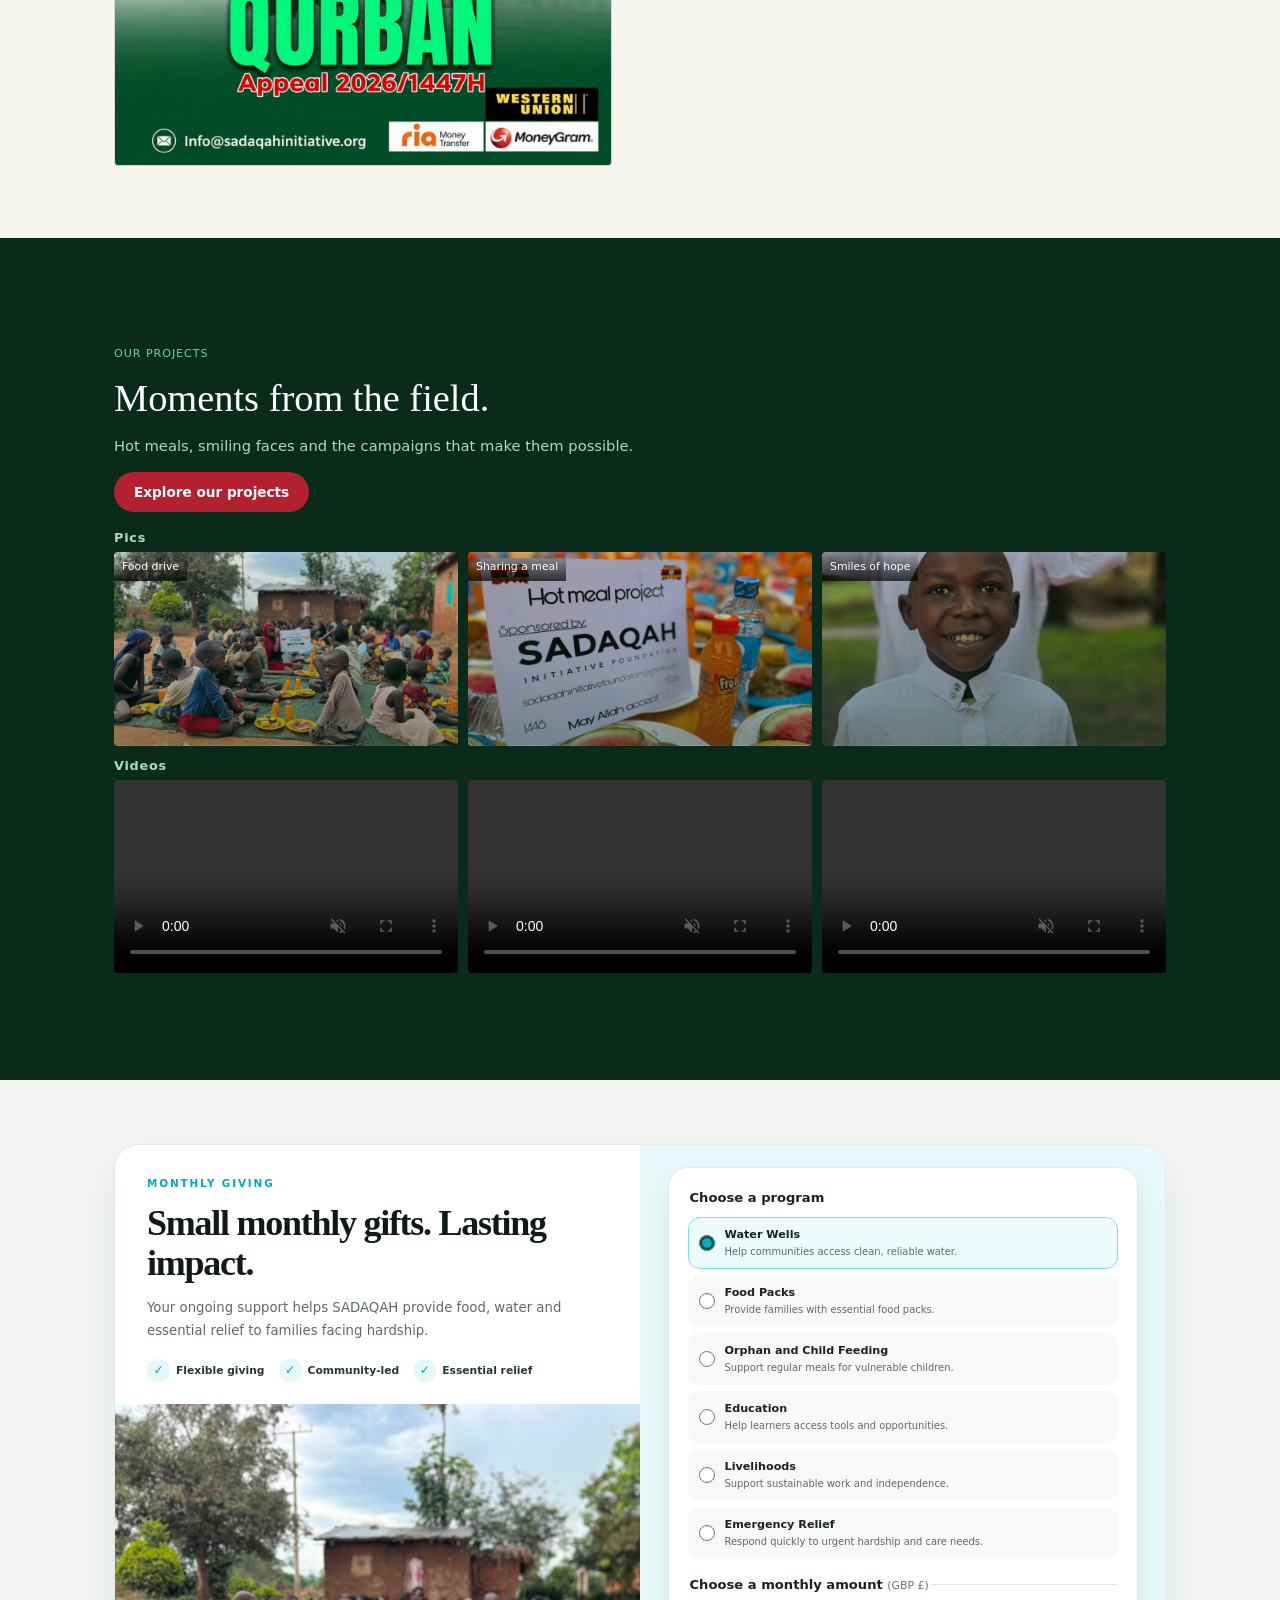
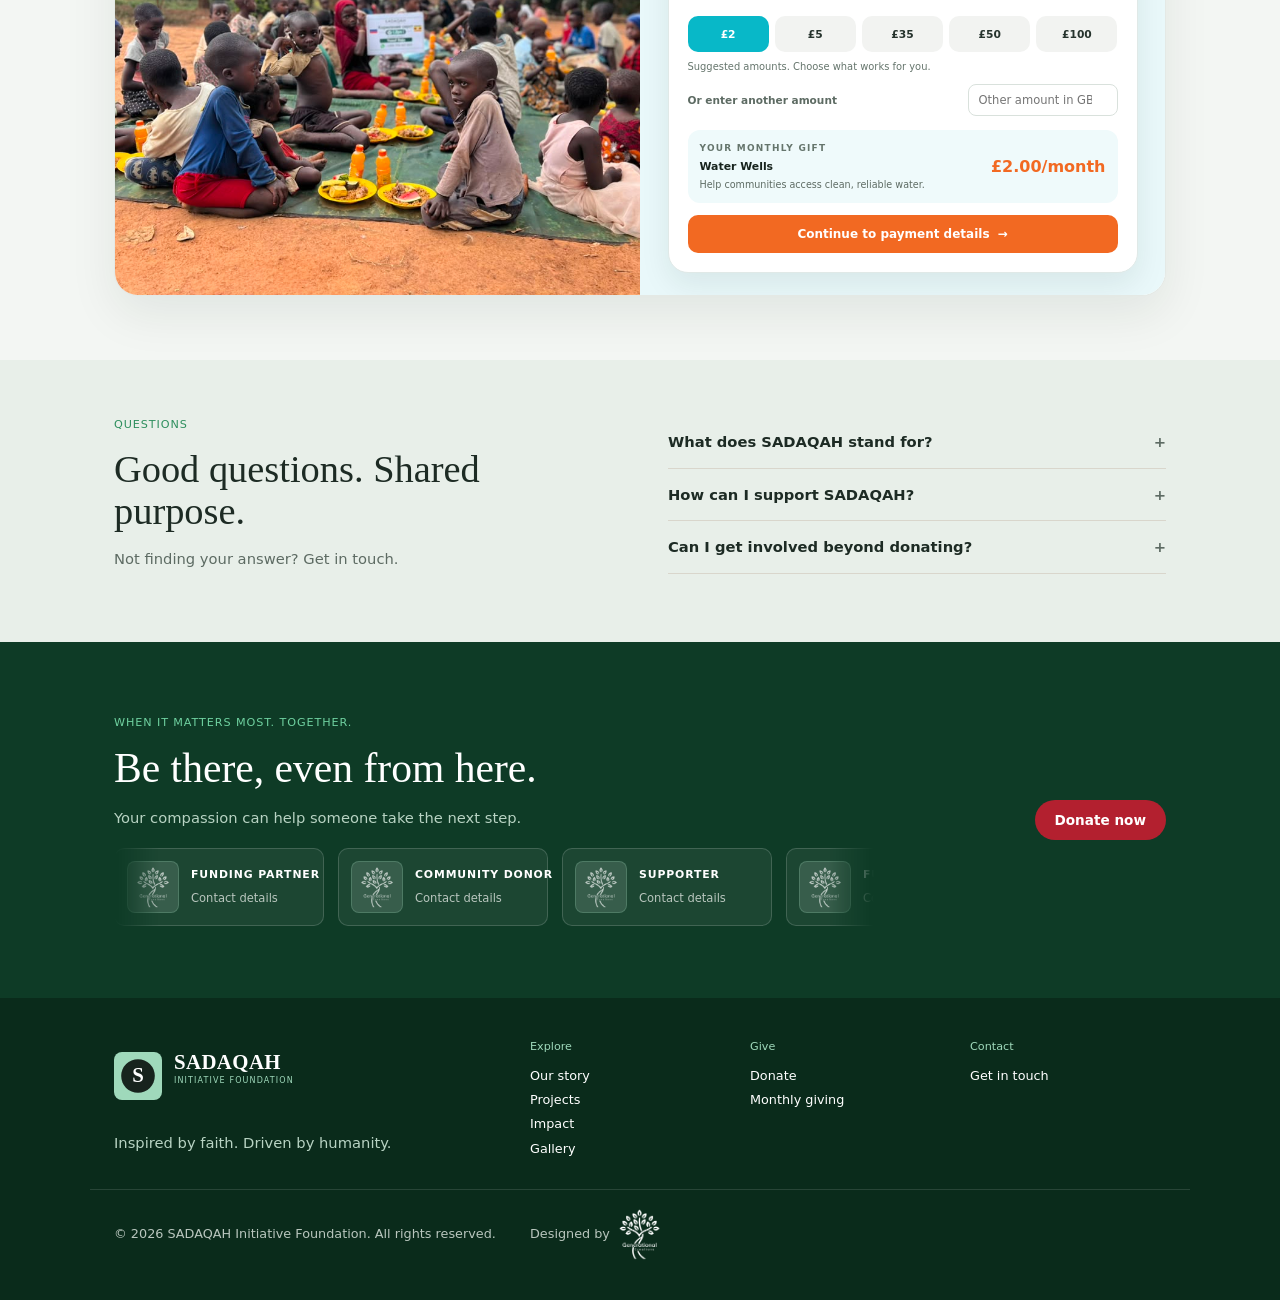
==== commit d86e1841: "projects" ====
--- a/index.html
+++ b/index.html
@@ -234,31 +234,45 @@
                 <fieldset class="program-list">
                   <legend>Choose a program</legend>
                   <label class="program-option is-selected">
-                    <input type="radio" name="program" value="Clean Water" checked />
+                    <input type="radio" name="program" value="Water Wells" checked />
                     <span class="program-copy">
-                      <strong>Clean Water</strong>
-                      <small data-description="Support access to clean water.">Support access to clean water.</small>
+                      <strong>Water Wells</strong>
+                      <small data-description="Help communities access clean, reliable water.">Help communities access clean, reliable water.</small>
                     </span>
                   </label>
                   <label class="program-option">
-                    <input type="radio" name="program" value="Hot Meals" />
+                    <input type="radio" name="program" value="Food Packs" />
                     <span class="program-copy">
-                      <strong>Hot Meals</strong>
-                      <small data-description="Help provide meals to families.">Help provide meals to families.</small>
+                      <strong>Food Packs</strong>
+                      <small data-description="Provide families with essential food packs.">Provide families with essential food packs.</small>
+                    </span>
+                  </label>
+                  <label class="program-option">
+                    <input type="radio" name="program" value="Orphan and Child Feeding" />
+                    <span class="program-copy">
+                      <strong>Orphan and Child Feeding</strong>
+                      <small data-description="Support regular meals for vulnerable children.">Support regular meals for vulnerable children.</small>
+                    </span>
+                  </label>
+                  <label class="program-option">
+                    <input type="radio" name="program" value="Education" />
+                    <span class="program-copy">
+                      <strong>Education</strong>
+                      <small data-description="Help learners access tools and opportunities.">Help learners access tools and opportunities.</small>
+                    </span>
+                  </label>
+                  <label class="program-option">
+                    <input type="radio" name="program" value="Livelihoods" />
+                    <span class="program-copy">
+                      <strong>Livelihoods</strong>
+                      <small data-description="Support sustainable work and independence.">Support sustainable work and independence.</small>
                     </span>
                   </label>
                   <label class="program-option">
                     <input type="radio" name="program" value="Emergency Relief" />
                     <span class="program-copy">
                       <strong>Emergency Relief</strong>
-                      <small data-description="Respond to urgent community needs.">Respond to urgent community needs.</small>
-                    </span>
-                  </label>
-                  <label class="program-option">
-                    <input type="radio" name="program" value="Essential Support" />
-                    <span class="program-copy">
-                      <strong>Essential Support</strong>
-                      <small data-description="Help provide food, water and supplies.">Help provide food, water and supplies.</small>
+                      <small data-description="Respond quickly to urgent hardship and care needs.">Respond quickly to urgent hardship and care needs.</small>
                     </span>
                   </label>
                 </fieldset>
@@ -297,8 +311,8 @@
                 <div class="gift-summary" aria-live="polite">
                   <div>
                     <span class="summary-label">YOUR MONTHLY GIFT</span>
-                    <strong id="gift-summary-program">Clean Water</strong>
-                    <small id="gift-summary-description">Support access to clean water.</small>
+                    <strong id="gift-summary-program">Water Wells</strong>
+                    <small id="gift-summary-description">Help communities access clean, reliable water.</small>
                   </div>
                   <strong class="summary-amount" id="gift-summary-amount">£2/month</strong>
                 </div>
@@ -333,7 +347,7 @@
 
                   <div class="payment-panel" id="mobile-money-panel" hidden>
                     <form class="donation-form" data-method="Mobile money">
-                      <input type="hidden" name="program" value="Clean Water" />
+                      <input type="hidden" name="program" value="Water Wells" />
                       <input type="hidden" name="frequency" value="Monthly" />
                       <label>
                         Full name
@@ -357,7 +371,7 @@
 
                   <div class="payment-panel" id="bank-panel" hidden>
                     <form class="donation-form" data-method="Bank">
-                      <input type="hidden" name="program" value="Clean Water" />
+                      <input type="hidden" name="program" value="Water Wells" />
                       <input type="hidden" name="frequency" value="Monthly" />
                       <label>
                         Full name
--- a/styles.css
+++ b/styles.css
@@ -636,8 +636,26 @@
   gap: 56px;
   align-items: start;
 }
+.projects-grid {
+  display: grid;
+  grid-template-columns: repeat(3, 1fr);
+  gap: 24px;
+  align-items: start;
+}
+.projects-grid .card {
+  min-height: 255px;
+  display: flex;
+  flex-direction: column;
+}
+.projects-grid .card .tl {
+  margin-top: auto;
+  padding-top: 18px;
+}
 @media (max-width: 760px) {
   .two {
+    grid-template-columns: 1fr;
+  }
+  .projects-grid {
     grid-template-columns: 1fr;
   }
   .story-copy {
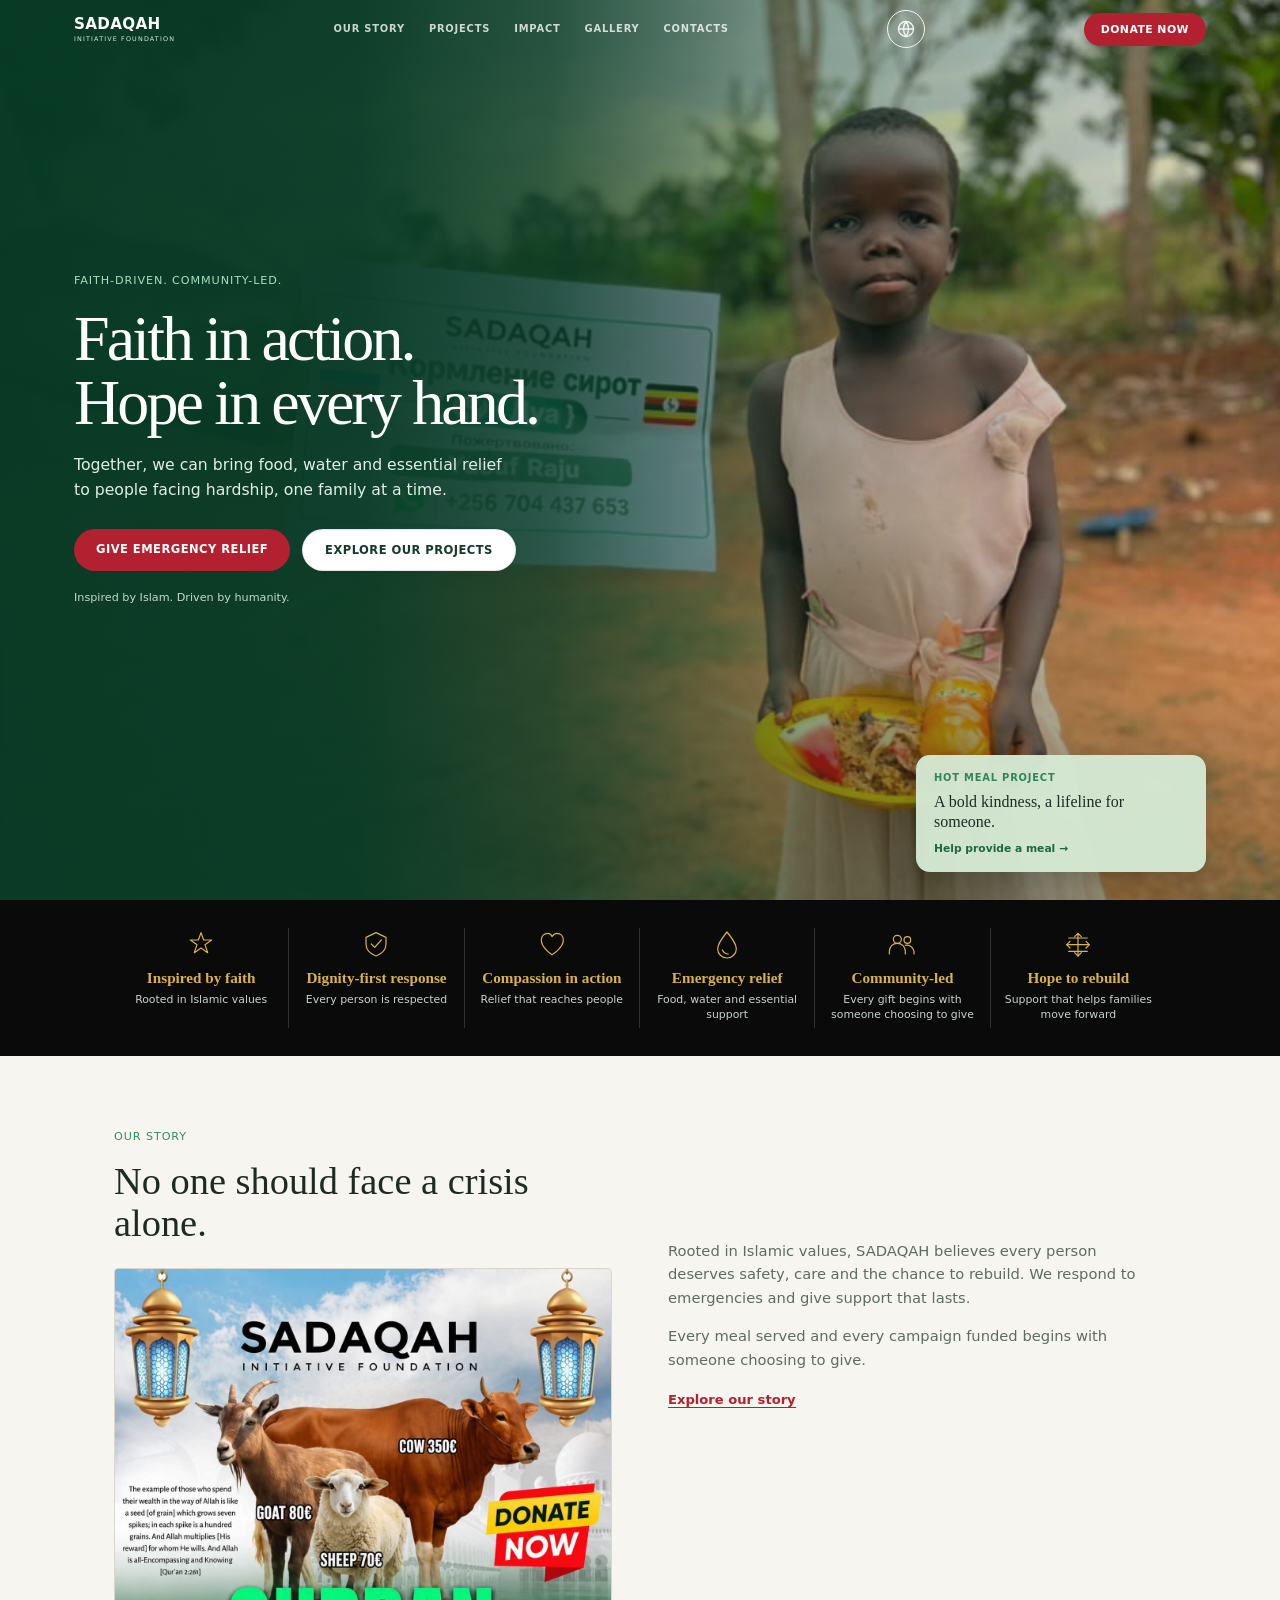
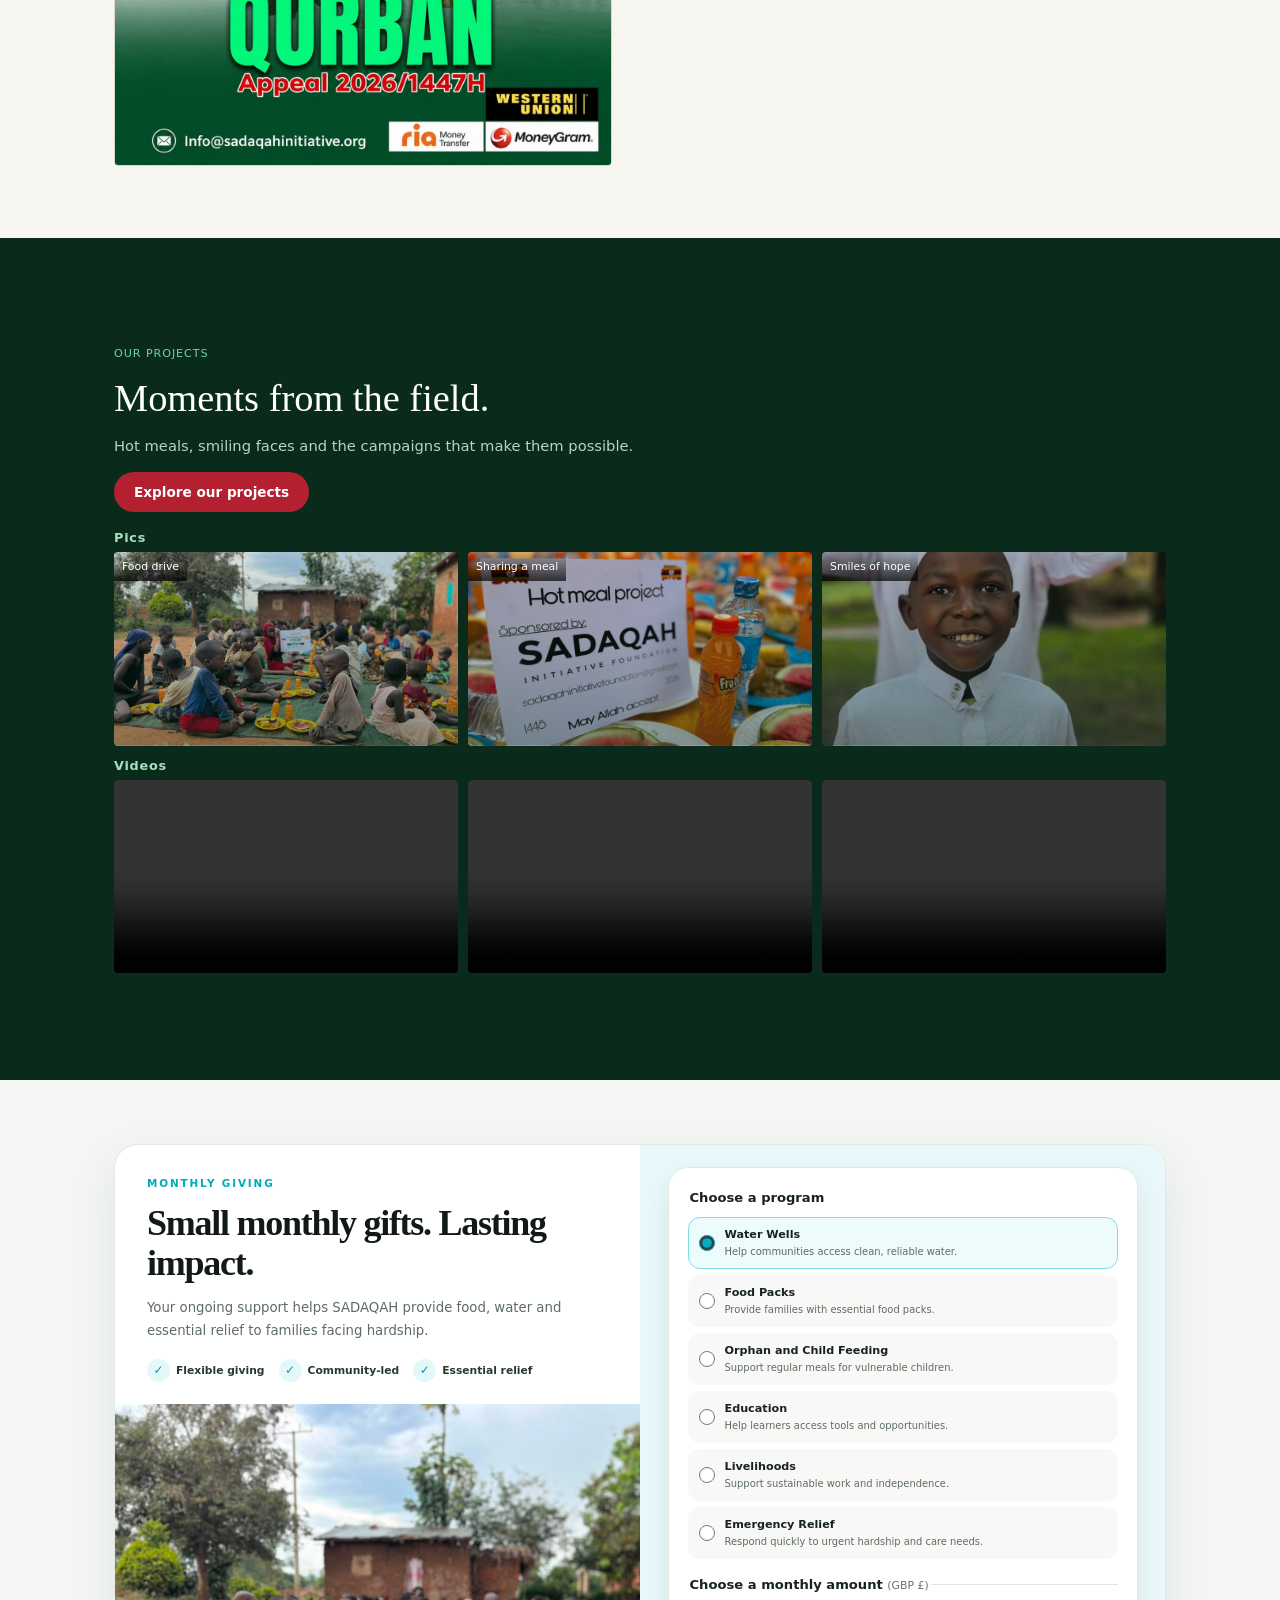
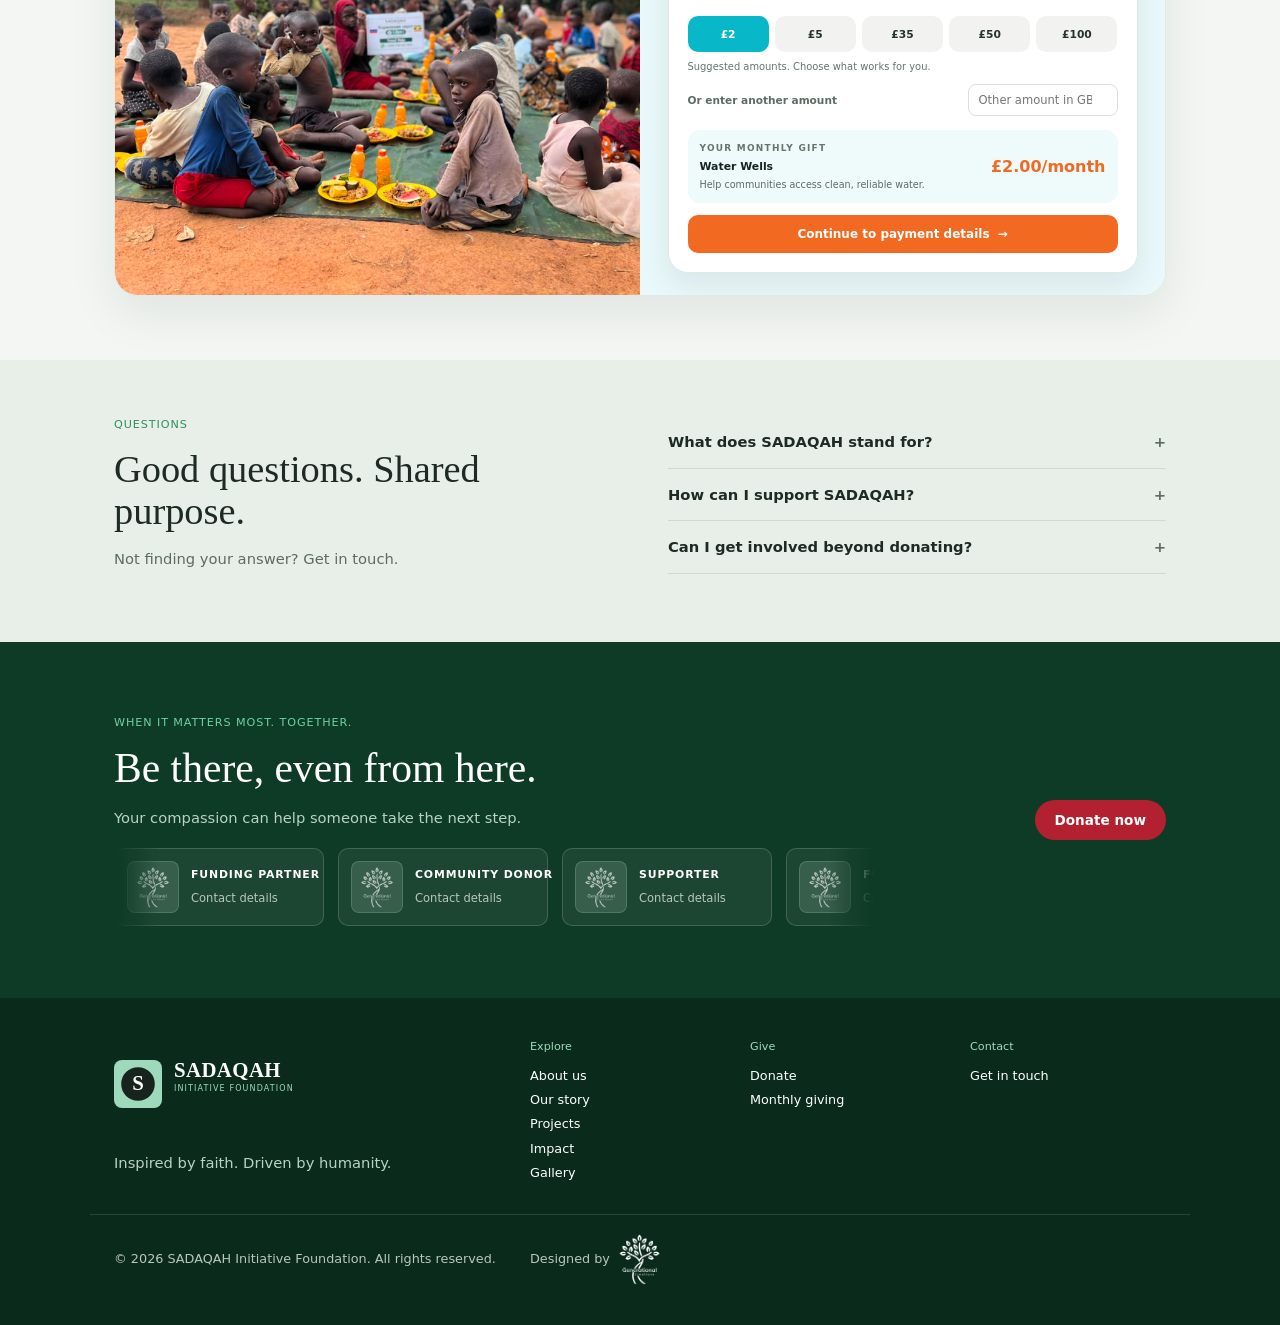
==== commit 151293b4: "Add About Us page and update navigation" ====
--- a/index.html
+++ b/index.html
@@ -501,6 +501,7 @@
         </div>
         <div>
           <h4>Explore</h4>
+          <a href="about.html">About us</a>
           <a href="story.html">Our story</a>
           <a href="projects.html">Projects</a>
           <a href="impact.html">Impact</a>
--- a/styles.css
+++ b/styles.css
@@ -753,6 +753,68 @@
   color: #e1eee6;
   font-size: 1.05rem;
 }
+.story-tabs {
+  display: flex;
+  justify-content: center;
+  gap: 8px;
+  padding: 16px 20px;
+  border-bottom: 1px solid #e3e8e4;
+  background: #fff;
+}
+.story-tabs a {
+  min-width: 120px;
+  padding: 10px 18px;
+  border-radius: 999px;
+  text-align: center;
+  color: var(--mut);
+  font-size: 0.72rem;
+  font-weight: 700;
+  letter-spacing: 0.08em;
+  text-transform: uppercase;
+}
+.story-tabs a[aria-current="page"],
+.story-tabs a:hover {
+  background: var(--g);
+  color: #fff;
+}
+.about-section {
+  padding: 88px 0 100px;
+  background: var(--cream);
+}
+.about-grid {
+  display: grid;
+  grid-template-columns: repeat(3, minmax(0, 1fr));
+  gap: 20px;
+  margin-top: 34px;
+}
+.about-card {
+  min-height: 210px;
+  padding: 28px;
+  border: 1px solid #e1e7e3;
+  border-radius: 14px;
+  background: #fff;
+  box-shadow: 0 18px 40px rgba(14, 59, 38, 0.08);
+}
+.about-card .eyebrow {
+  color: var(--red);
+}
+.about-card h2 {
+  margin: 10px 0 8px;
+  color: var(--ink);
+  font-size: 1.35rem;
+}
+.about-card p {
+  color: var(--mut);
+  line-height: 1.7;
+}
+@media (max-width: 760px) {
+  .about-section {
+    padding: 64px 0 72px;
+  }
+  .about-grid {
+    grid-template-columns: 1fr;
+  }
+}
 .story-timeline-section {
   padding: 88px 0 100px;
 }
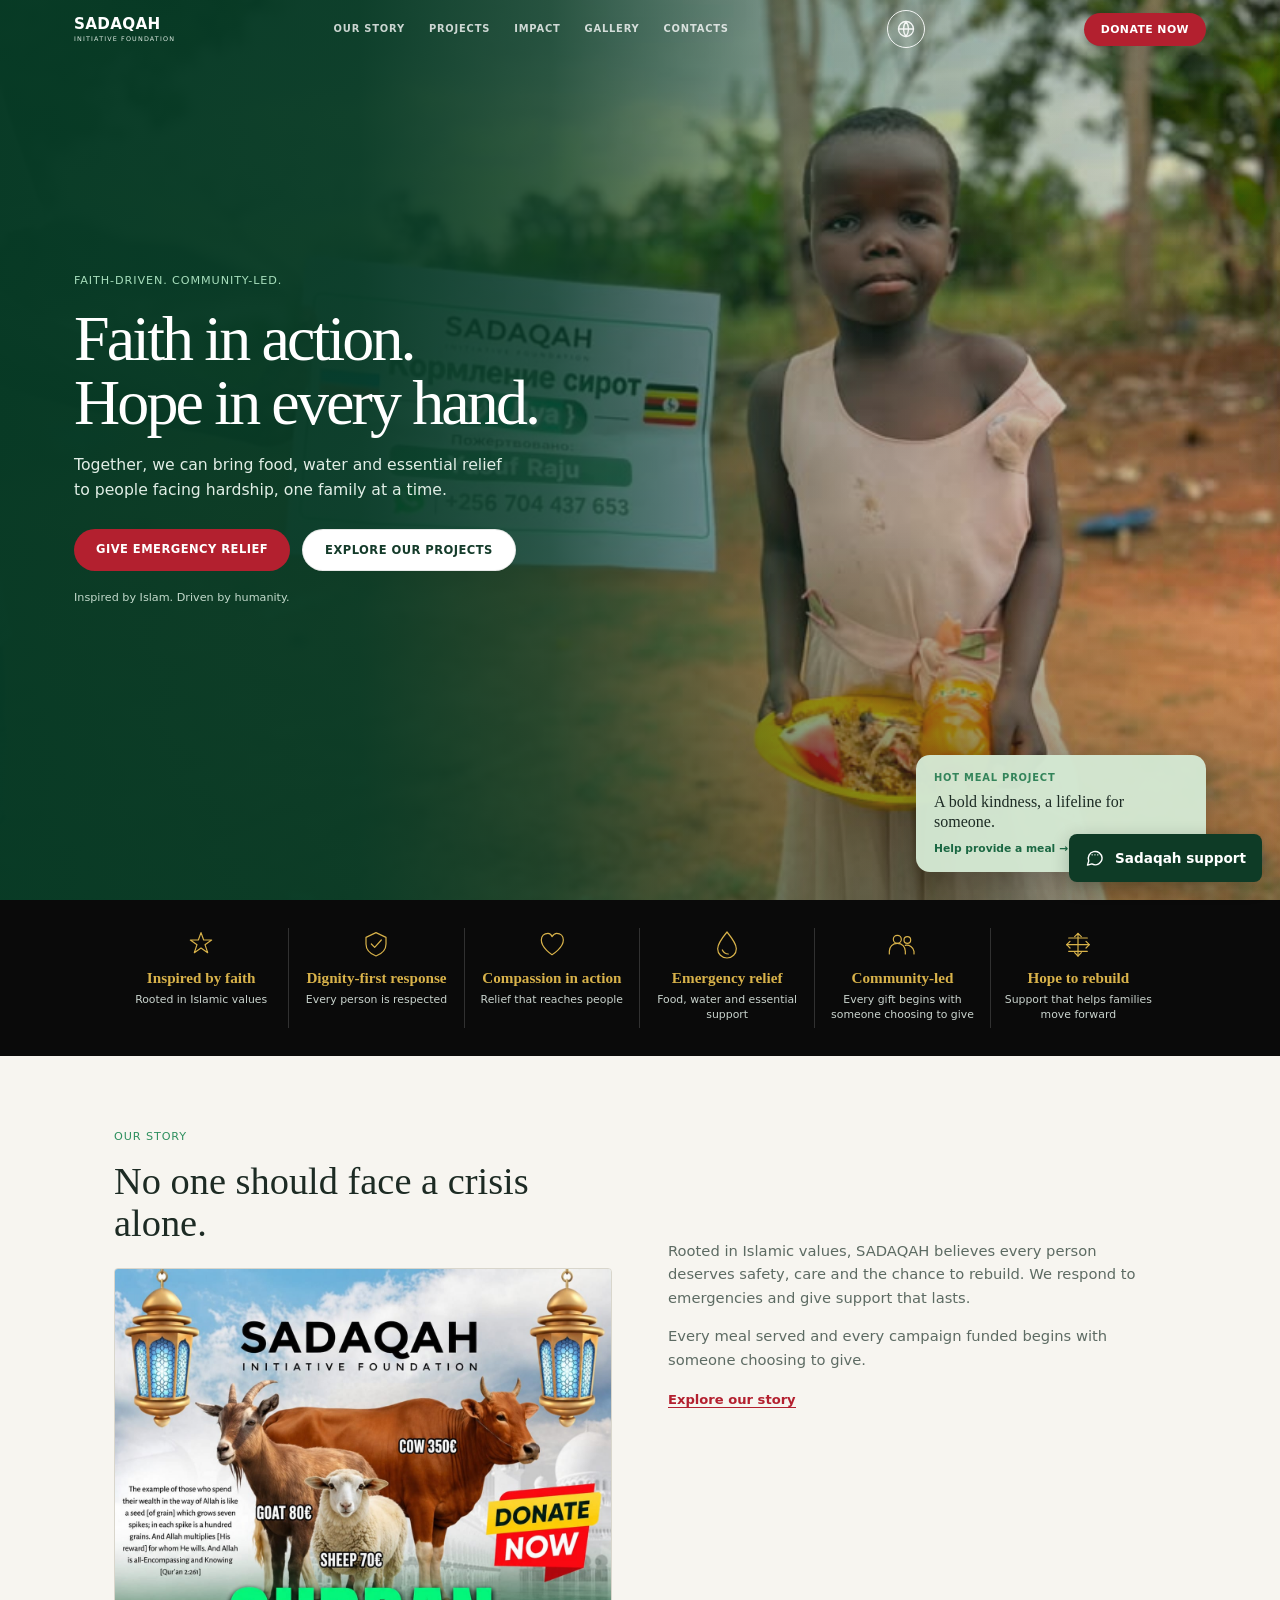
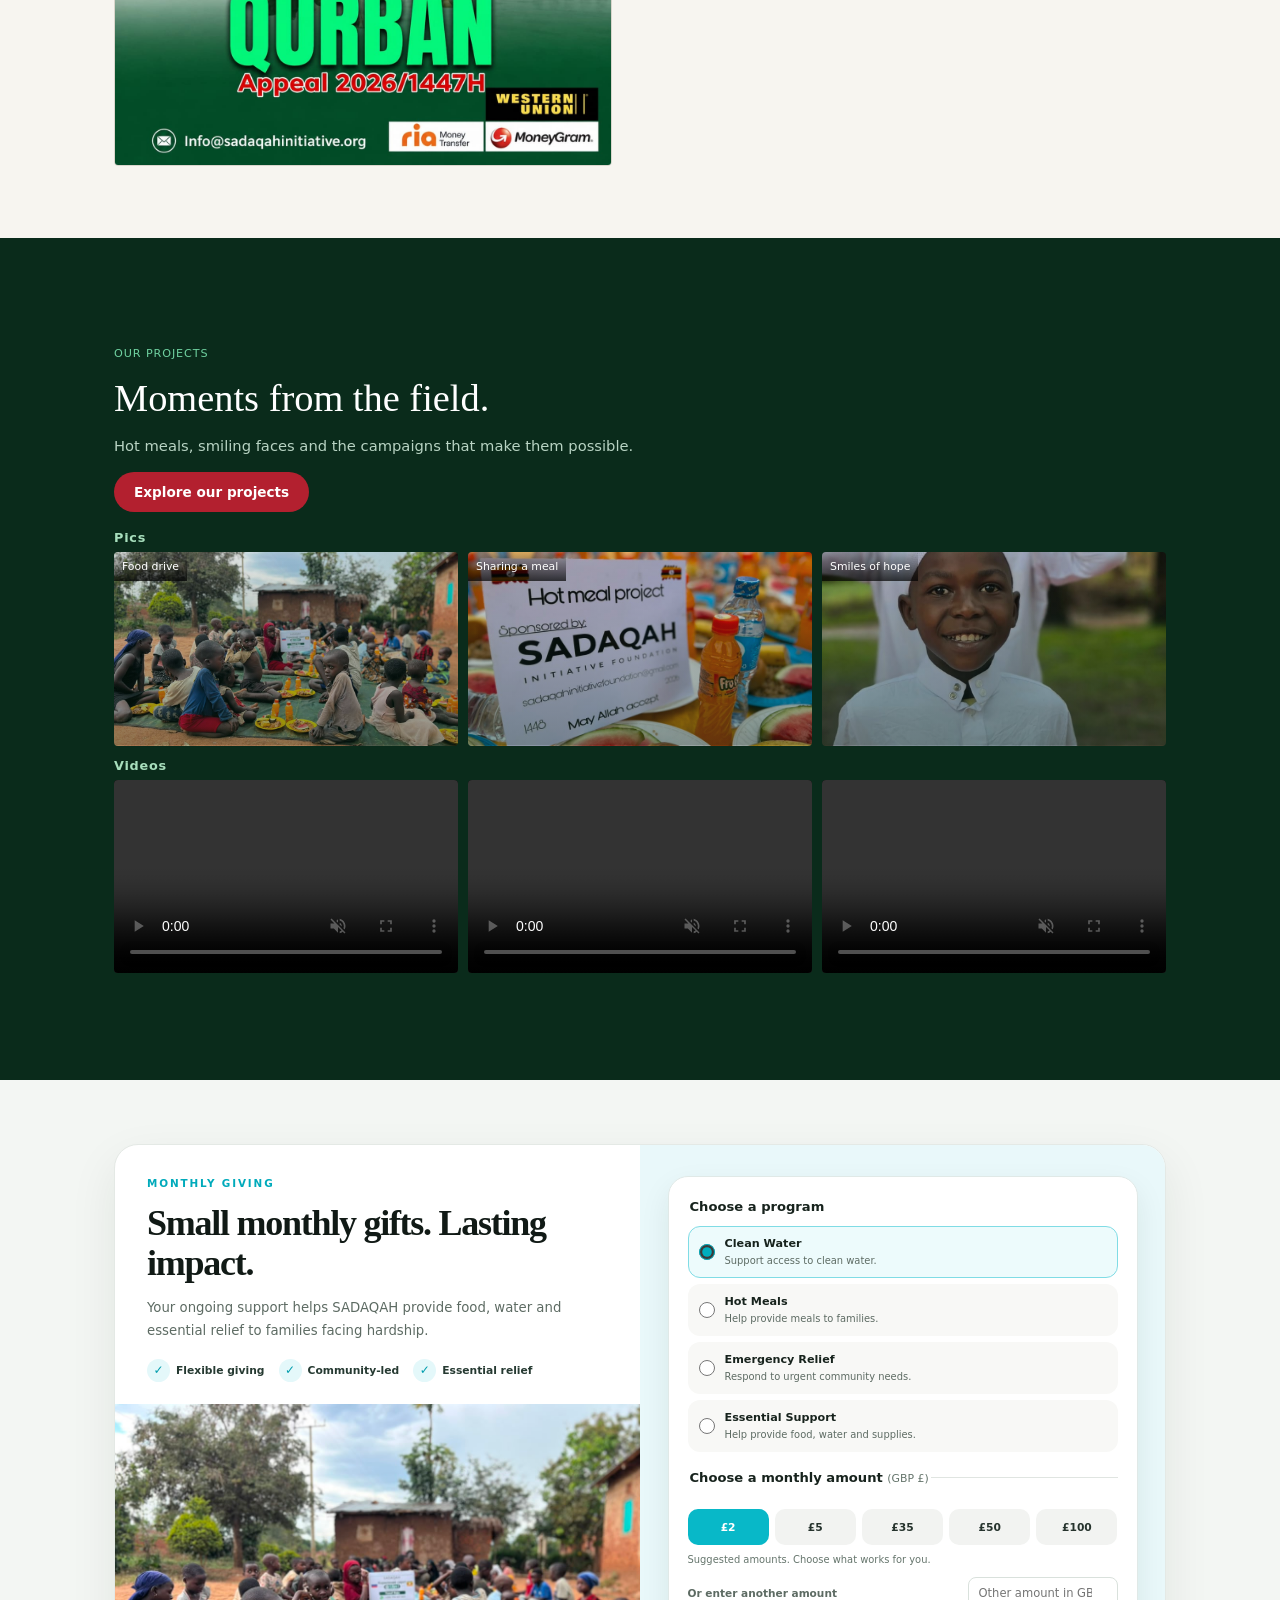
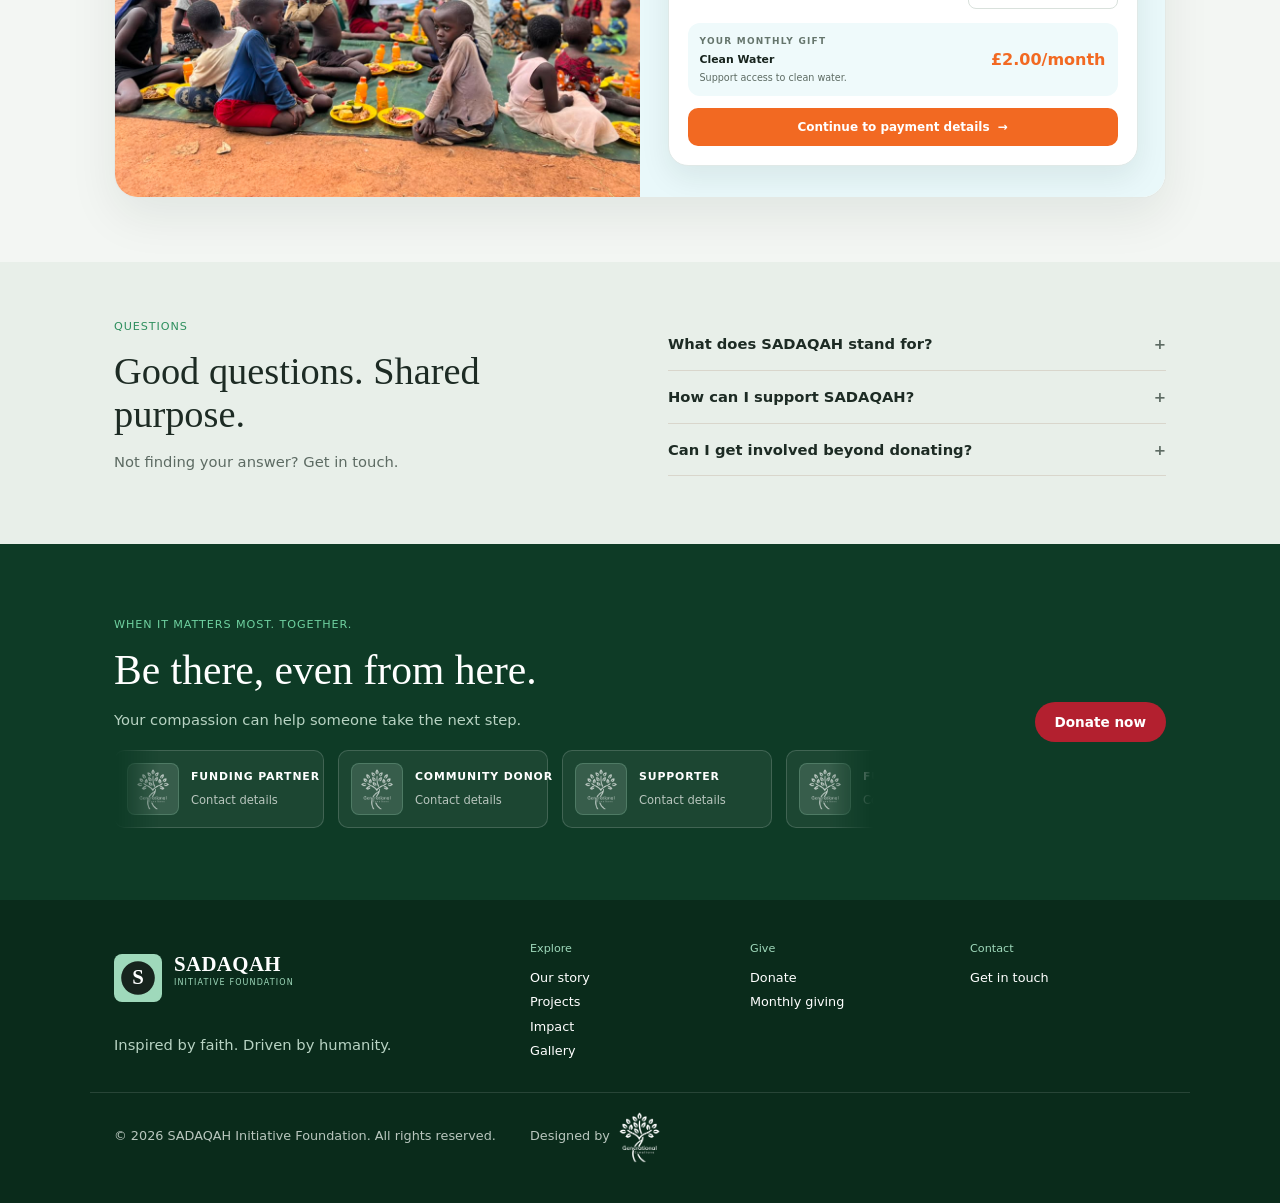
==== commit 766b4b0b: "added sadaqah support button" ====
--- a/index.html
+++ b/index.html
@@ -234,45 +234,31 @@
                 <fieldset class="program-list">
                   <legend>Choose a program</legend>
                   <label class="program-option is-selected">
-                    <input type="radio" name="program" value="Water Wells" checked />
+                    <input type="radio" name="program" value="Clean Water" checked />
                     <span class="program-copy">
-                      <strong>Water Wells</strong>
-                      <small data-description="Help communities access clean, reliable water.">Help communities access clean, reliable water.</small>
+                      <strong>Clean Water</strong>
+                      <small data-description="Support access to clean water.">Support access to clean water.</small>
                     </span>
                   </label>
                   <label class="program-option">
-                    <input type="radio" name="program" value="Food Packs" />
+                    <input type="radio" name="program" value="Hot Meals" />
                     <span class="program-copy">
-                      <strong>Food Packs</strong>
-                      <small data-description="Provide families with essential food packs.">Provide families with essential food packs.</small>
-                    </span>
-                  </label>
-                  <label class="program-option">
-                    <input type="radio" name="program" value="Orphan and Child Feeding" />
-                    <span class="program-copy">
-                      <strong>Orphan and Child Feeding</strong>
-                      <small data-description="Support regular meals for vulnerable children.">Support regular meals for vulnerable children.</small>
-                    </span>
-                  </label>
-                  <label class="program-option">
-                    <input type="radio" name="program" value="Education" />
-                    <span class="program-copy">
-                      <strong>Education</strong>
-                      <small data-description="Help learners access tools and opportunities.">Help learners access tools and opportunities.</small>
-                    </span>
-                  </label>
-                  <label class="program-option">
-                    <input type="radio" name="program" value="Livelihoods" />
-                    <span class="program-copy">
-                      <strong>Livelihoods</strong>
-                      <small data-description="Support sustainable work and independence.">Support sustainable work and independence.</small>
+                      <strong>Hot Meals</strong>
+                      <small data-description="Help provide meals to families.">Help provide meals to families.</small>
                     </span>
                   </label>
                   <label class="program-option">
                     <input type="radio" name="program" value="Emergency Relief" />
                     <span class="program-copy">
                       <strong>Emergency Relief</strong>
-                      <small data-description="Respond quickly to urgent hardship and care needs.">Respond quickly to urgent hardship and care needs.</small>
+                      <small data-description="Respond to urgent community needs.">Respond to urgent community needs.</small>
+                    </span>
+                  </label>
+                  <label class="program-option">
+                    <input type="radio" name="program" value="Essential Support" />
+                    <span class="program-copy">
+                      <strong>Essential Support</strong>
+                      <small data-description="Help provide food, water and supplies.">Help provide food, water and supplies.</small>
                     </span>
                   </label>
                 </fieldset>
@@ -311,8 +297,8 @@
                 <div class="gift-summary" aria-live="polite">
                   <div>
                     <span class="summary-label">YOUR MONTHLY GIFT</span>
-                    <strong id="gift-summary-program">Water Wells</strong>
-                    <small id="gift-summary-description">Help communities access clean, reliable water.</small>
+                    <strong id="gift-summary-program">Clean Water</strong>
+                    <small id="gift-summary-description">Support access to clean water.</small>
                   </div>
                   <strong class="summary-amount" id="gift-summary-amount">£2/month</strong>
                 </div>
@@ -347,7 +333,7 @@
 
                   <div class="payment-panel" id="mobile-money-panel" hidden>
                     <form class="donation-form" data-method="Mobile money">
-                      <input type="hidden" name="program" value="Water Wells" />
+                      <input type="hidden" name="program" value="Clean Water" />
                       <input type="hidden" name="frequency" value="Monthly" />
                       <label>
                         Full name
@@ -371,7 +357,7 @@
 
                   <div class="payment-panel" id="bank-panel" hidden>
                     <form class="donation-form" data-method="Bank">
-                      <input type="hidden" name="program" value="Water Wells" />
+                      <input type="hidden" name="program" value="Clean Water" />
                       <input type="hidden" name="frequency" value="Monthly" />
                       <label>
                         Full name
@@ -501,7 +487,6 @@
         </div>
         <div>
           <h4>Explore</h4>
-          <a href="about.html">About us</a>
           <a href="story.html">Our story</a>
           <a href="projects.html">Projects</a>
           <a href="impact.html">Impact</a>
@@ -526,6 +511,45 @@
       </div>
     </footer>
 
+    <div class="support-widget">
+      <div class="support-options" id="support-options" aria-label="Contact SADAQAH support" hidden>
+        <a
+          class="support-option"
+          href="https://wa.me/254704437653?text=Hello%20SADAQAH%20Support%20Team%2C%0A%0AI%20need%20assistance.%20Could%20you%20please%20help%20me%3F"
+          target="_blank"
+          rel="noopener noreferrer"
+        >
+          <svg viewBox="0 0 24 24" aria-hidden="true">
+            <path d="M20.5 11.8a8.3 8.3 0 0 1-12.3 7.3L3 20.5l1.5-5a8.3 8.3 0 1 1 16-3.7Z"></path>
+            <path d="M8.5 8.2c.2-.5.4-.5.7-.5h.5c.2 0 .4.1.5.4l.7 1.7c.1.2.1.4 0 .6l-.5.7c-.2.2-.2.4 0 .6.4.7 1 1.3 1.7 1.7.2.1.4.1.6-.1l.7-.8c.2-.2.4-.2.7-.1l1.6.8c.3.1.4.3.4.5 0 .3-.2 1.2-.8 1.6-.5.4-1.1.6-1.8.4-1-.2-2.2-.8-3.4-1.9-1.4-1.2-2.3-2.7-2.5-3.7-.2-.9.1-1.5.4-1.9Z"></path>
+          </svg>
+          <span>WhatsApp support</span>
+        </a>
+        <a
+          class="support-option"
+          href="mailto:sadaqahinitiativefoundation@gmail.com?subject=Support%20request&amp;body=Hello%20SADAQAH%20Support%20Team%2C%0D%0A%0D%0AI%20need%20assistance.%20Could%20you%20please%20help%20me%3F"
+        >
+          <svg viewBox="0 0 24 24" aria-hidden="true">
+            <rect x="3" y="5" width="18" height="14" rx="2"></rect>
+            <path d="m4 7 8 6 8-6"></path>
+          </svg>
+          <span>Email support</span>
+        </a>
+      </div>
+      <button
+        class="support-toggle"
+        type="button"
+        aria-controls="support-options"
+        aria-expanded="false"
+      >
+        <svg viewBox="0 0 24 24" aria-hidden="true">
+          <path d="M20.5 11.8a8.3 8.3 0 0 1-12.3 7.3L3 20.5l1.5-5a8.3 8.3 0 1 1 16-3.7Z"></path>
+          <path d="M8.5 8.2h.1m3.3 0h.1m3.3 0h.1"></path>
+        </svg>
+        <span>Sadaqah support</span>
+      </button>
+    </div>
+
     <script src="language.js"></script>
     <script src="script.js"></script>
   </body>
--- a/styles.css
+++ b/styles.css
@@ -636,26 +636,8 @@
   gap: 56px;
   align-items: start;
 }
-.projects-grid {
-  display: grid;
-  grid-template-columns: repeat(3, 1fr);
-  gap: 24px;
-  align-items: start;
-}
-.projects-grid .card {
-  min-height: 255px;
-  display: flex;
-  flex-direction: column;
-}
-.projects-grid .card .tl {
-  margin-top: auto;
-  padding-top: 18px;
-}
 @media (max-width: 760px) {
   .two {
-    grid-template-columns: 1fr;
-  }
-  .projects-grid {
     grid-template-columns: 1fr;
   }
   .story-copy {
@@ -752,68 +734,6 @@
   max-width: 580px;
   color: #e1eee6;
   font-size: 1.05rem;
-}
-.story-tabs {
-  display: flex;
-  justify-content: center;
-  gap: 8px;
-  padding: 16px 20px;
-  border-bottom: 1px solid #e3e8e4;
-  background: #fff;
-}
-.story-tabs a {
-  min-width: 120px;
-  padding: 10px 18px;
-  border-radius: 999px;
-  text-align: center;
-  color: var(--mut);
-  font-size: 0.72rem;
-  font-weight: 700;
-  letter-spacing: 0.08em;
-  text-transform: uppercase;
-}
-.story-tabs a[aria-current="page"],
-.story-tabs a:hover {
-  background: var(--g);
-  color: #fff;
-}
-.about-section {
-  padding: 88px 0 100px;
-  background: var(--cream);
-}
-.about-grid {
-  display: grid;
-  grid-template-columns: repeat(3, minmax(0, 1fr));
-  gap: 20px;
-  margin-top: 34px;
-}
-.about-card {
-  min-height: 210px;
-  padding: 28px;
-  border: 1px solid #e1e7e3;
-  border-radius: 14px;
-  background: #fff;
-  box-shadow: 0 18px 40px rgba(14, 59, 38, 0.08);
-}
-.about-card .eyebrow {
-  color: var(--red);
-}
-.about-card h2 {
-  margin: 10px 0 8px;
-  color: var(--ink);
-  font-size: 1.35rem;
-}
-.about-card p {
-  color: var(--mut);
-  line-height: 1.7;
-}
-@media (max-width: 760px) {
-  .about-section {
-    padding: 64px 0 72px;
-  }
-  .about-grid {
-    grid-template-columns: 1fr;
-  }
 }
 .story-timeline-section {
   padding: 88px 0 100px;
@@ -1621,6 +1541,70 @@
   grid-template-columns: 2fr 1fr 1fr 1fr;
   gap: 24px;
 }
+.support-widget {
+  position: fixed;
+  right: max(18px, env(safe-area-inset-right));
+  bottom: max(18px, env(safe-area-inset-bottom));
+  z-index: 20;
+  display: grid;
+  justify-items: end;
+  gap: 10px;
+}
+.support-toggle {
+  display: flex;
+  min-height: 48px;
+  align-items: center;
+  gap: 10px;
+  padding: 0 16px;
+  border: 0;
+  border-radius: 8px;
+  background: var(--g);
+  color: #fff;
+  box-shadow: 0 5px 18px rgba(10, 35, 24, 0.24);
+  font: 600 0.85rem var(--sans);
+  cursor: pointer;
+}
+.support-toggle:hover {
+  background: var(--g2);
+}
+.support-toggle svg,
+.support-option svg {
+  width: 20px;
+  height: 20px;
+  flex: none;
+  fill: none;
+  stroke: currentColor;
+  stroke-linecap: round;
+  stroke-linejoin: round;
+  stroke-width: 1.7;
+}
+.support-options {
+  display: grid;
+  min-width: 200px;
+  gap: 4px;
+  padding: 8px;
+  border: 1px solid var(--bd);
+  border-radius: 8px;
+  background: #fff;
+  box-shadow: 0 5px 22px rgba(10, 35, 24, 0.18);
+}
+.support-options[hidden] {
+  display: none;
+}
+.support-option {
+  display: flex;
+  align-items: center;
+  gap: 10px;
+  padding: 10px;
+  border-radius: 5px;
+  color: var(--ink);
+  font-size: 0.82rem;
+  font-weight: 600;
+}
+.support-option:hover {
+  background: var(--cream);
+  color: var(--g);
+}
 footer h4 {
   margin: 0 0 8px;
   font-size: 0.7rem;
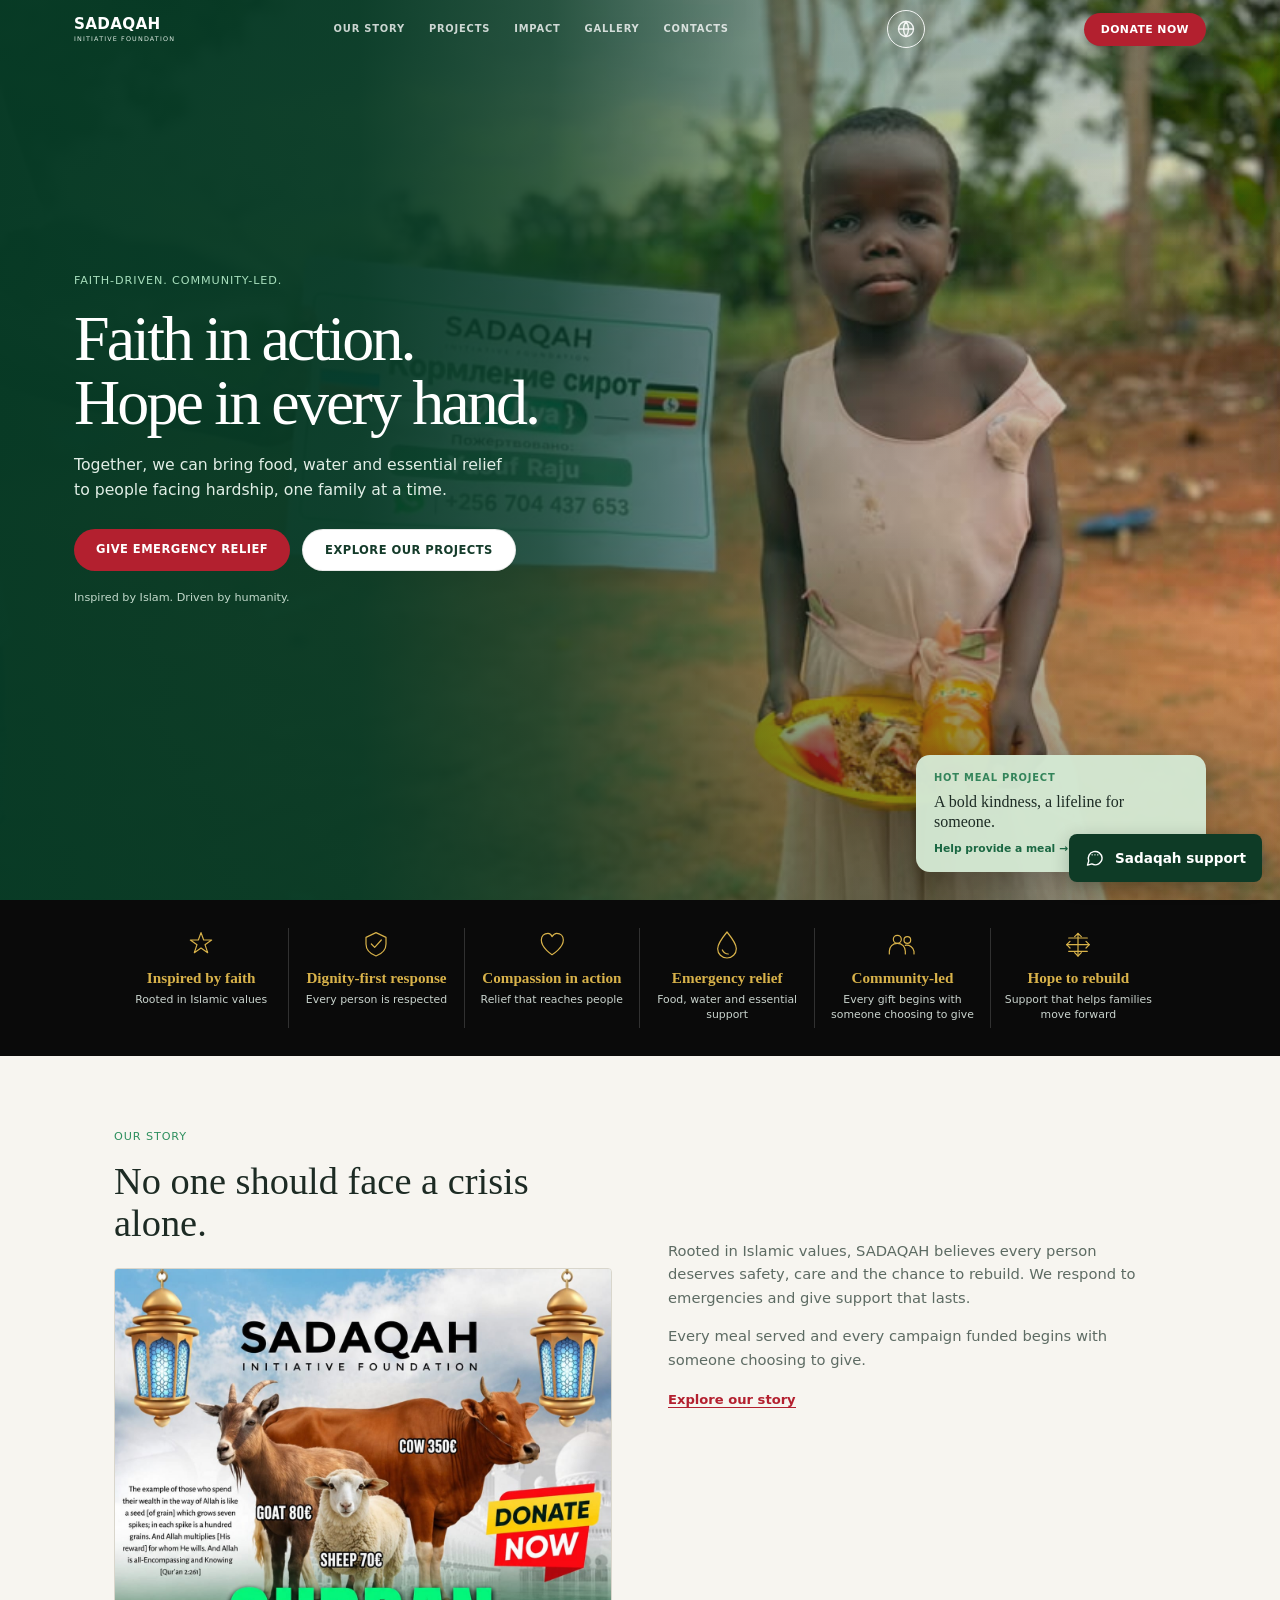
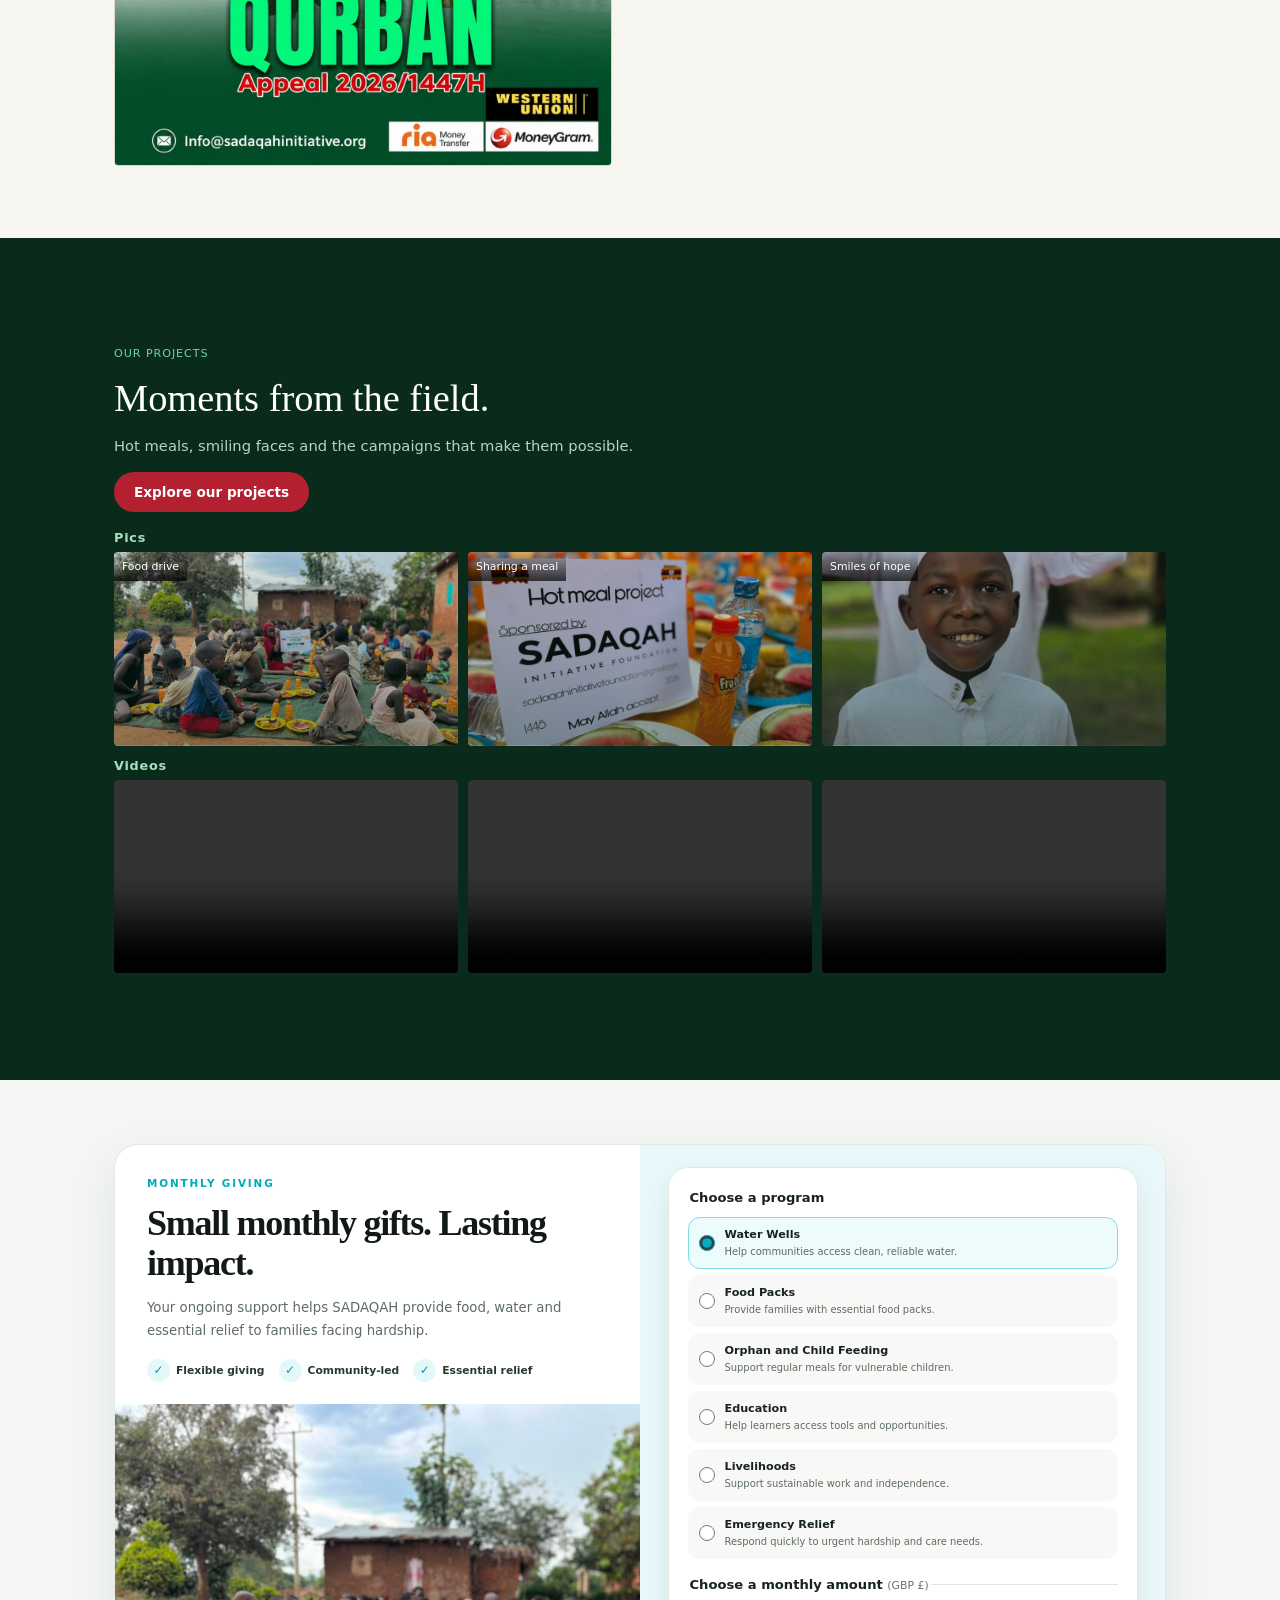
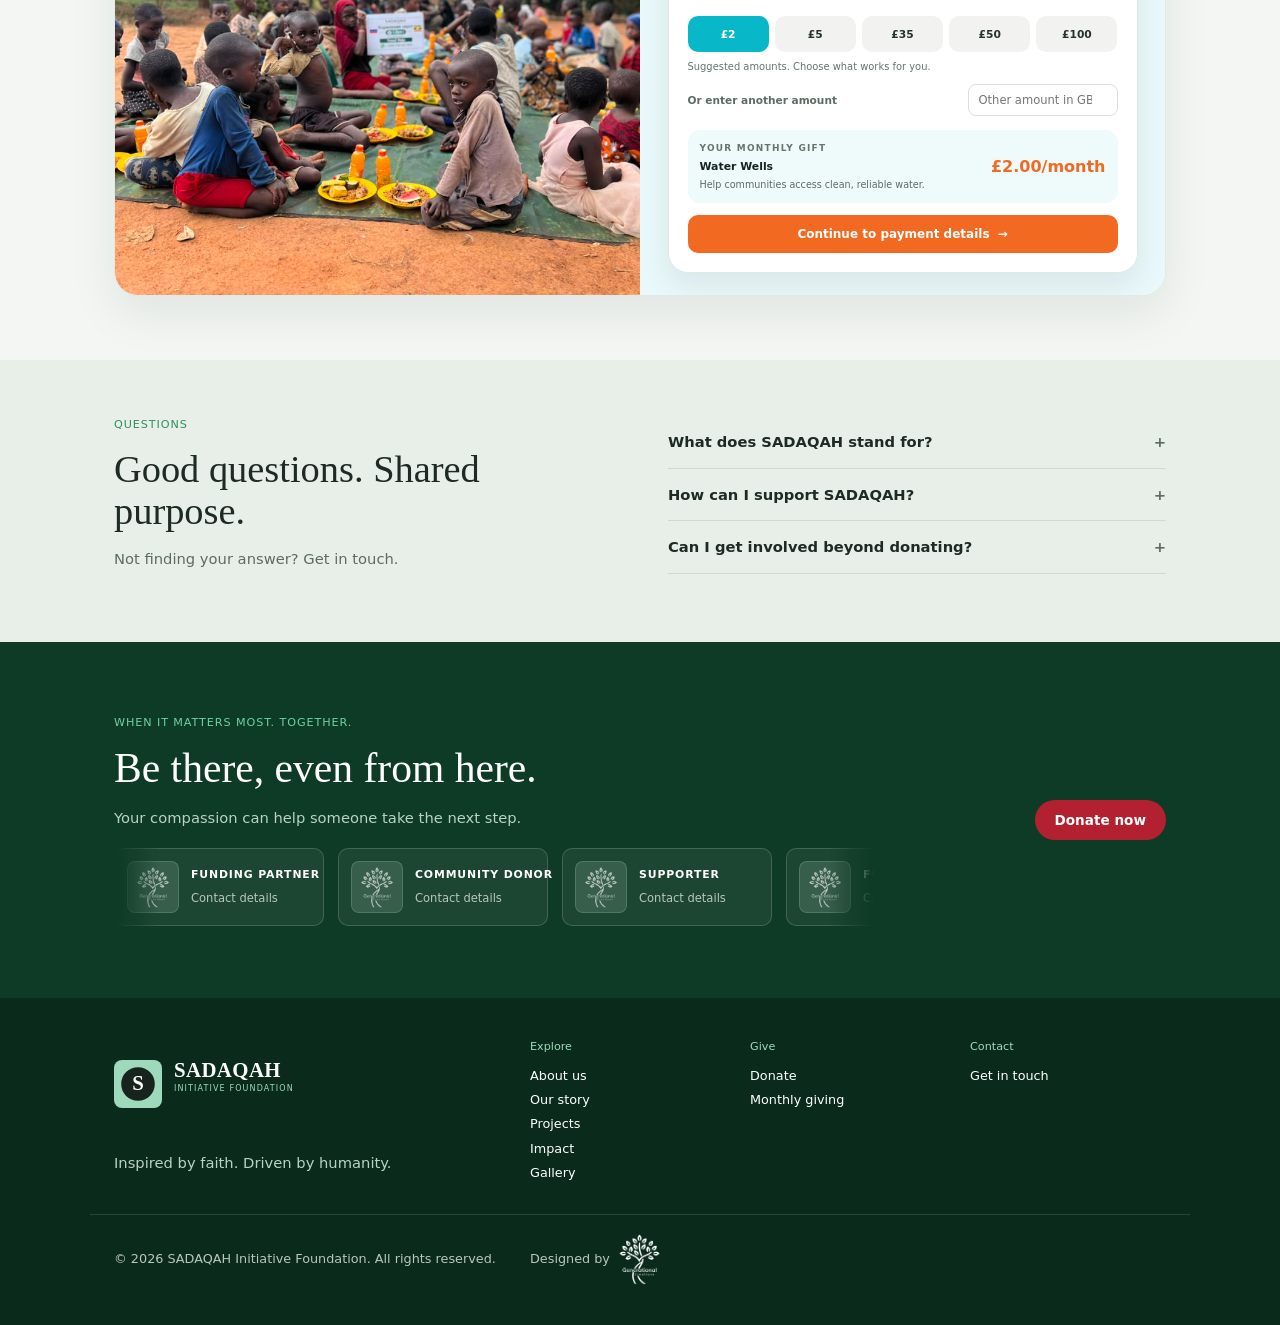
==== commit 84570073: "Merge branch 'main' of https://github.com/Generational-creations/SADAQAH" ====
--- a/index.html
+++ b/index.html
@@ -234,31 +234,45 @@
                 <fieldset class="program-list">
                   <legend>Choose a program</legend>
                   <label class="program-option is-selected">
-                    <input type="radio" name="program" value="Clean Water" checked />
+                    <input type="radio" name="program" value="Water Wells" checked />
                     <span class="program-copy">
-                      <strong>Clean Water</strong>
-                      <small data-description="Support access to clean water.">Support access to clean water.</small>
+                      <strong>Water Wells</strong>
+                      <small data-description="Help communities access clean, reliable water.">Help communities access clean, reliable water.</small>
                     </span>
                   </label>
                   <label class="program-option">
-                    <input type="radio" name="program" value="Hot Meals" />
+                    <input type="radio" name="program" value="Food Packs" />
                     <span class="program-copy">
-                      <strong>Hot Meals</strong>
-                      <small data-description="Help provide meals to families.">Help provide meals to families.</small>
+                      <strong>Food Packs</strong>
+                      <small data-description="Provide families with essential food packs.">Provide families with essential food packs.</small>
+                    </span>
+                  </label>
+                  <label class="program-option">
+                    <input type="radio" name="program" value="Orphan and Child Feeding" />
+                    <span class="program-copy">
+                      <strong>Orphan and Child Feeding</strong>
+                      <small data-description="Support regular meals for vulnerable children.">Support regular meals for vulnerable children.</small>
+                    </span>
+                  </label>
+                  <label class="program-option">
+                    <input type="radio" name="program" value="Education" />
+                    <span class="program-copy">
+                      <strong>Education</strong>
+                      <small data-description="Help learners access tools and opportunities.">Help learners access tools and opportunities.</small>
+                    </span>
+                  </label>
+                  <label class="program-option">
+                    <input type="radio" name="program" value="Livelihoods" />
+                    <span class="program-copy">
+                      <strong>Livelihoods</strong>
+                      <small data-description="Support sustainable work and independence.">Support sustainable work and independence.</small>
                     </span>
                   </label>
                   <label class="program-option">
                     <input type="radio" name="program" value="Emergency Relief" />
                     <span class="program-copy">
                       <strong>Emergency Relief</strong>
-                      <small data-description="Respond to urgent community needs.">Respond to urgent community needs.</small>
-                    </span>
-                  </label>
-                  <label class="program-option">
-                    <input type="radio" name="program" value="Essential Support" />
-                    <span class="program-copy">
-                      <strong>Essential Support</strong>
-                      <small data-description="Help provide food, water and supplies.">Help provide food, water and supplies.</small>
+                      <small data-description="Respond quickly to urgent hardship and care needs.">Respond quickly to urgent hardship and care needs.</small>
                     </span>
                   </label>
                 </fieldset>
@@ -297,8 +311,8 @@
                 <div class="gift-summary" aria-live="polite">
                   <div>
                     <span class="summary-label">YOUR MONTHLY GIFT</span>
-                    <strong id="gift-summary-program">Clean Water</strong>
-                    <small id="gift-summary-description">Support access to clean water.</small>
+                    <strong id="gift-summary-program">Water Wells</strong>
+                    <small id="gift-summary-description">Help communities access clean, reliable water.</small>
                   </div>
                   <strong class="summary-amount" id="gift-summary-amount">£2/month</strong>
                 </div>
@@ -333,7 +347,7 @@
 
                   <div class="payment-panel" id="mobile-money-panel" hidden>
                     <form class="donation-form" data-method="Mobile money">
-                      <input type="hidden" name="program" value="Clean Water" />
+                      <input type="hidden" name="program" value="Water Wells" />
                       <input type="hidden" name="frequency" value="Monthly" />
                       <label>
                         Full name
@@ -357,7 +371,7 @@
 
                   <div class="payment-panel" id="bank-panel" hidden>
                     <form class="donation-form" data-method="Bank">
-                      <input type="hidden" name="program" value="Clean Water" />
+                      <input type="hidden" name="program" value="Water Wells" />
                       <input type="hidden" name="frequency" value="Monthly" />
                       <label>
                         Full name
@@ -487,6 +501,7 @@
         </div>
         <div>
           <h4>Explore</h4>
+          <a href="about.html">About us</a>
           <a href="story.html">Our story</a>
           <a href="projects.html">Projects</a>
           <a href="impact.html">Impact</a>
--- a/styles.css
+++ b/styles.css
@@ -636,8 +636,26 @@
   gap: 56px;
   align-items: start;
 }
+.projects-grid {
+  display: grid;
+  grid-template-columns: repeat(3, 1fr);
+  gap: 24px;
+  align-items: start;
+}
+.projects-grid .card {
+  min-height: 255px;
+  display: flex;
+  flex-direction: column;
+}
+.projects-grid .card .tl {
+  margin-top: auto;
+  padding-top: 18px;
+}
 @media (max-width: 760px) {
   .two {
+    grid-template-columns: 1fr;
+  }
+  .projects-grid {
     grid-template-columns: 1fr;
   }
   .story-copy {
@@ -734,6 +752,68 @@
   max-width: 580px;
   color: #e1eee6;
   font-size: 1.05rem;
+}
+.story-tabs {
+  display: flex;
+  justify-content: center;
+  gap: 8px;
+  padding: 16px 20px;
+  border-bottom: 1px solid #e3e8e4;
+  background: #fff;
+}
+.story-tabs a {
+  min-width: 120px;
+  padding: 10px 18px;
+  border-radius: 999px;
+  text-align: center;
+  color: var(--mut);
+  font-size: 0.72rem;
+  font-weight: 700;
+  letter-spacing: 0.08em;
+  text-transform: uppercase;
+}
+.story-tabs a[aria-current="page"],
+.story-tabs a:hover {
+  background: var(--g);
+  color: #fff;
+}
+.about-section {
+  padding: 88px 0 100px;
+  background: var(--cream);
+}
+.about-grid {
+  display: grid;
+  grid-template-columns: repeat(3, minmax(0, 1fr));
+  gap: 20px;
+  margin-top: 34px;
+}
+.about-card {
+  min-height: 210px;
+  padding: 28px;
+  border: 1px solid #e1e7e3;
+  border-radius: 14px;
+  background: #fff;
+  box-shadow: 0 18px 40px rgba(14, 59, 38, 0.08);
+}
+.about-card .eyebrow {
+  color: var(--red);
+}
+.about-card h2 {
+  margin: 10px 0 8px;
+  color: var(--ink);
+  font-size: 1.35rem;
+}
+.about-card p {
+  color: var(--mut);
+  line-height: 1.7;
+}
+@media (max-width: 760px) {
+  .about-section {
+    padding: 64px 0 72px;
+  }
+  .about-grid {
+    grid-template-columns: 1fr;
+  }
 }
 .story-timeline-section {
   padding: 88px 0 100px;
